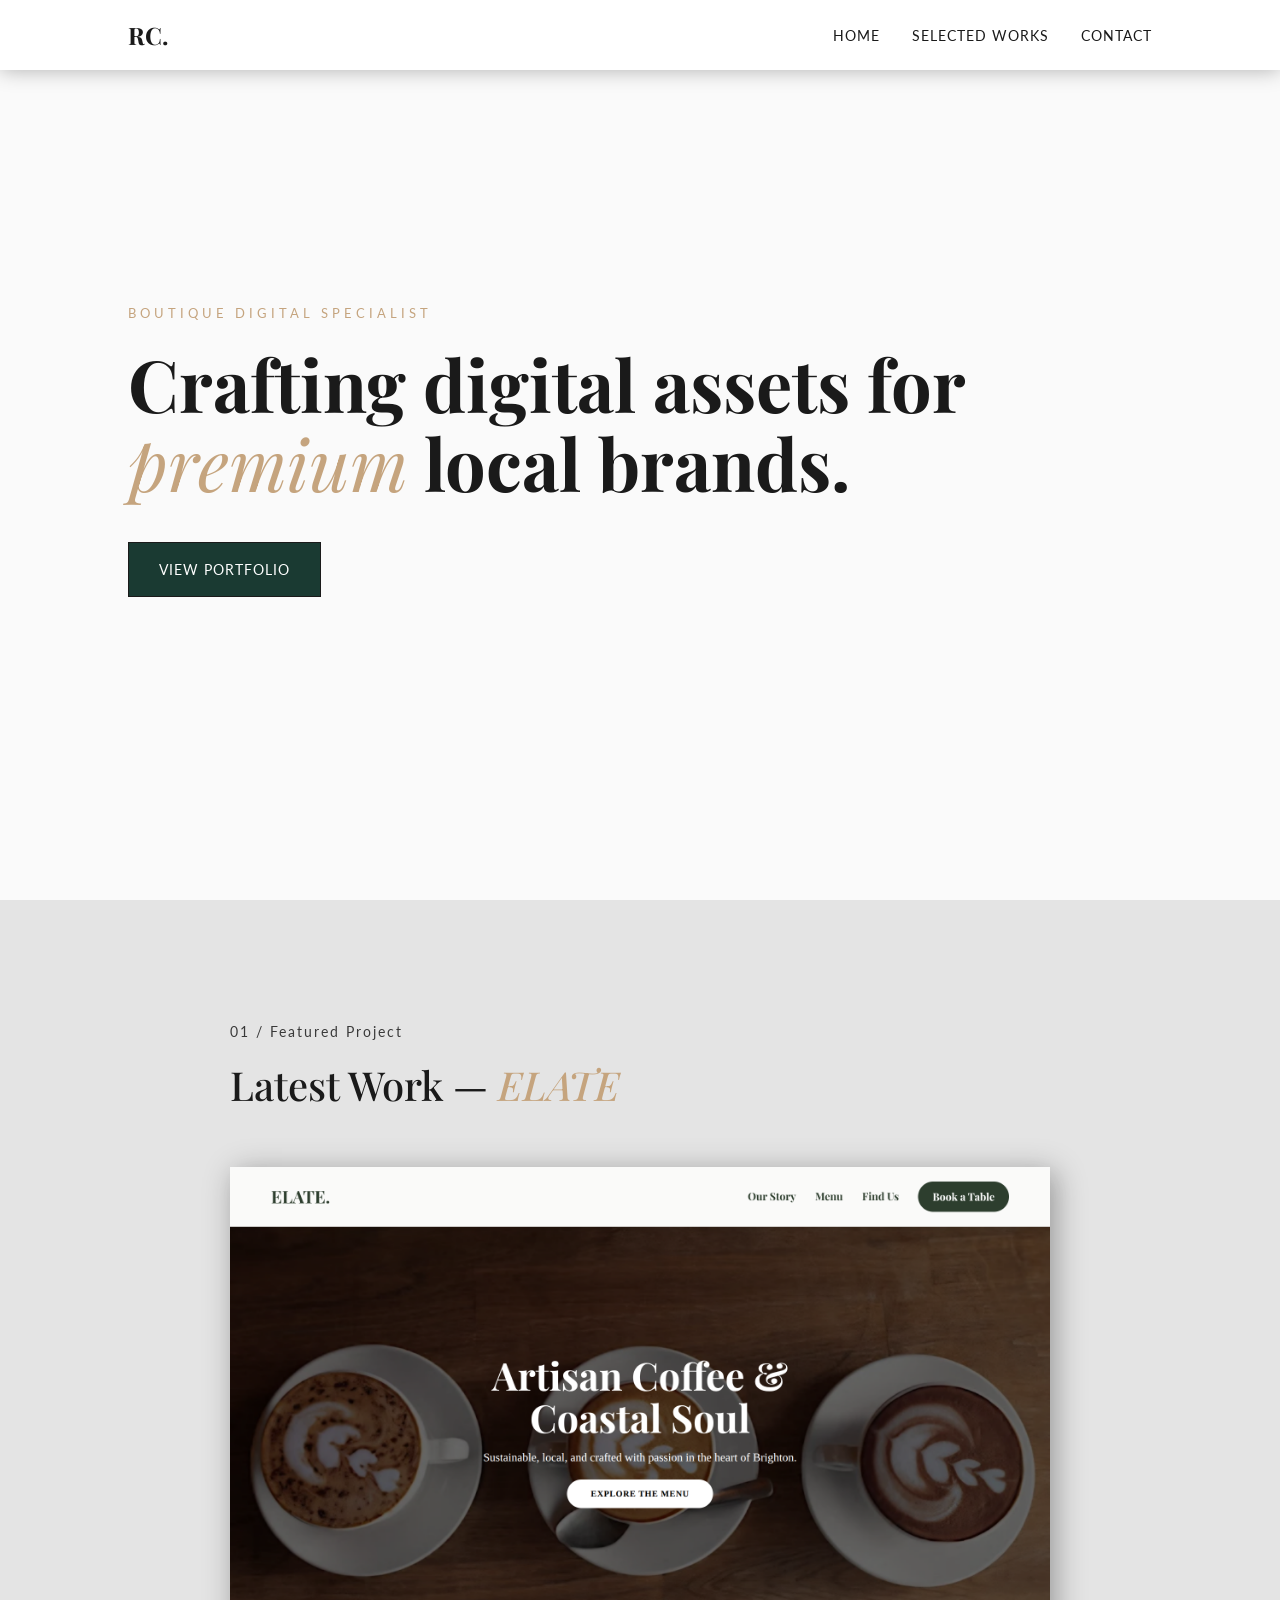
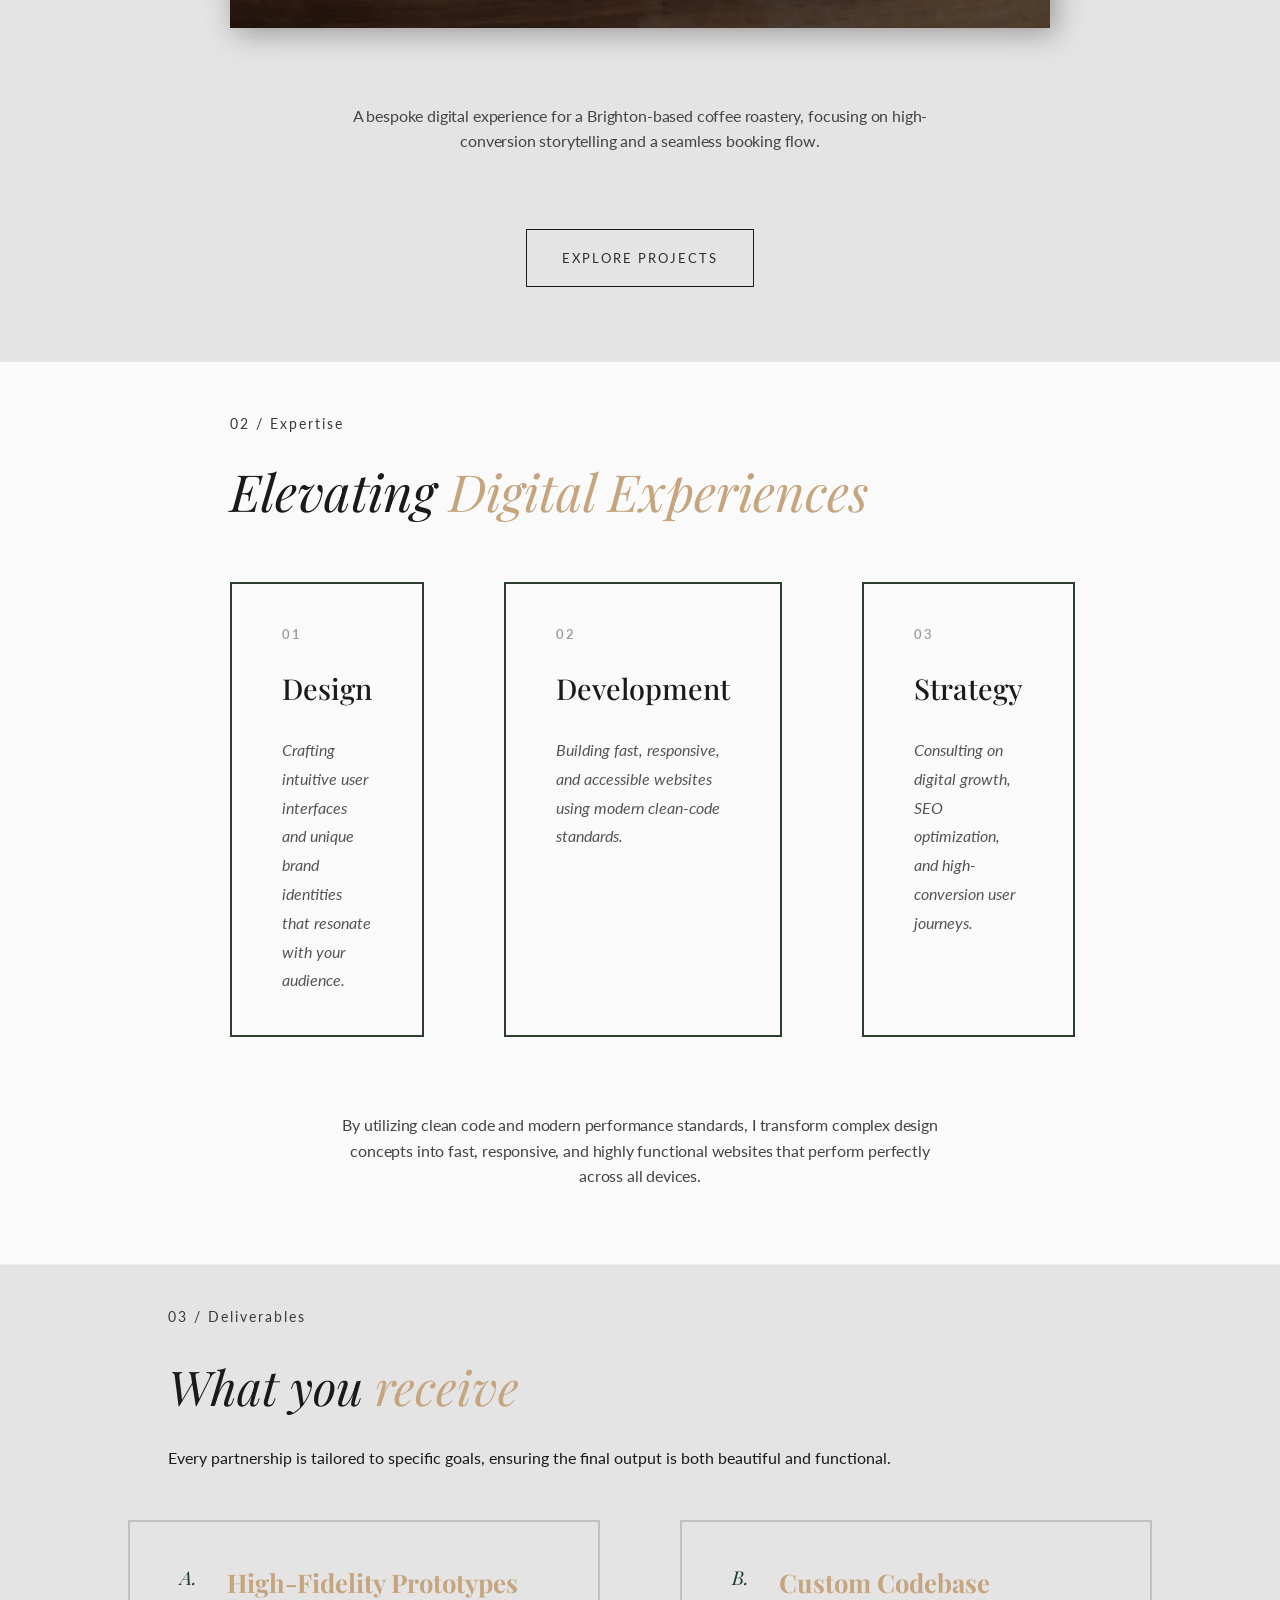
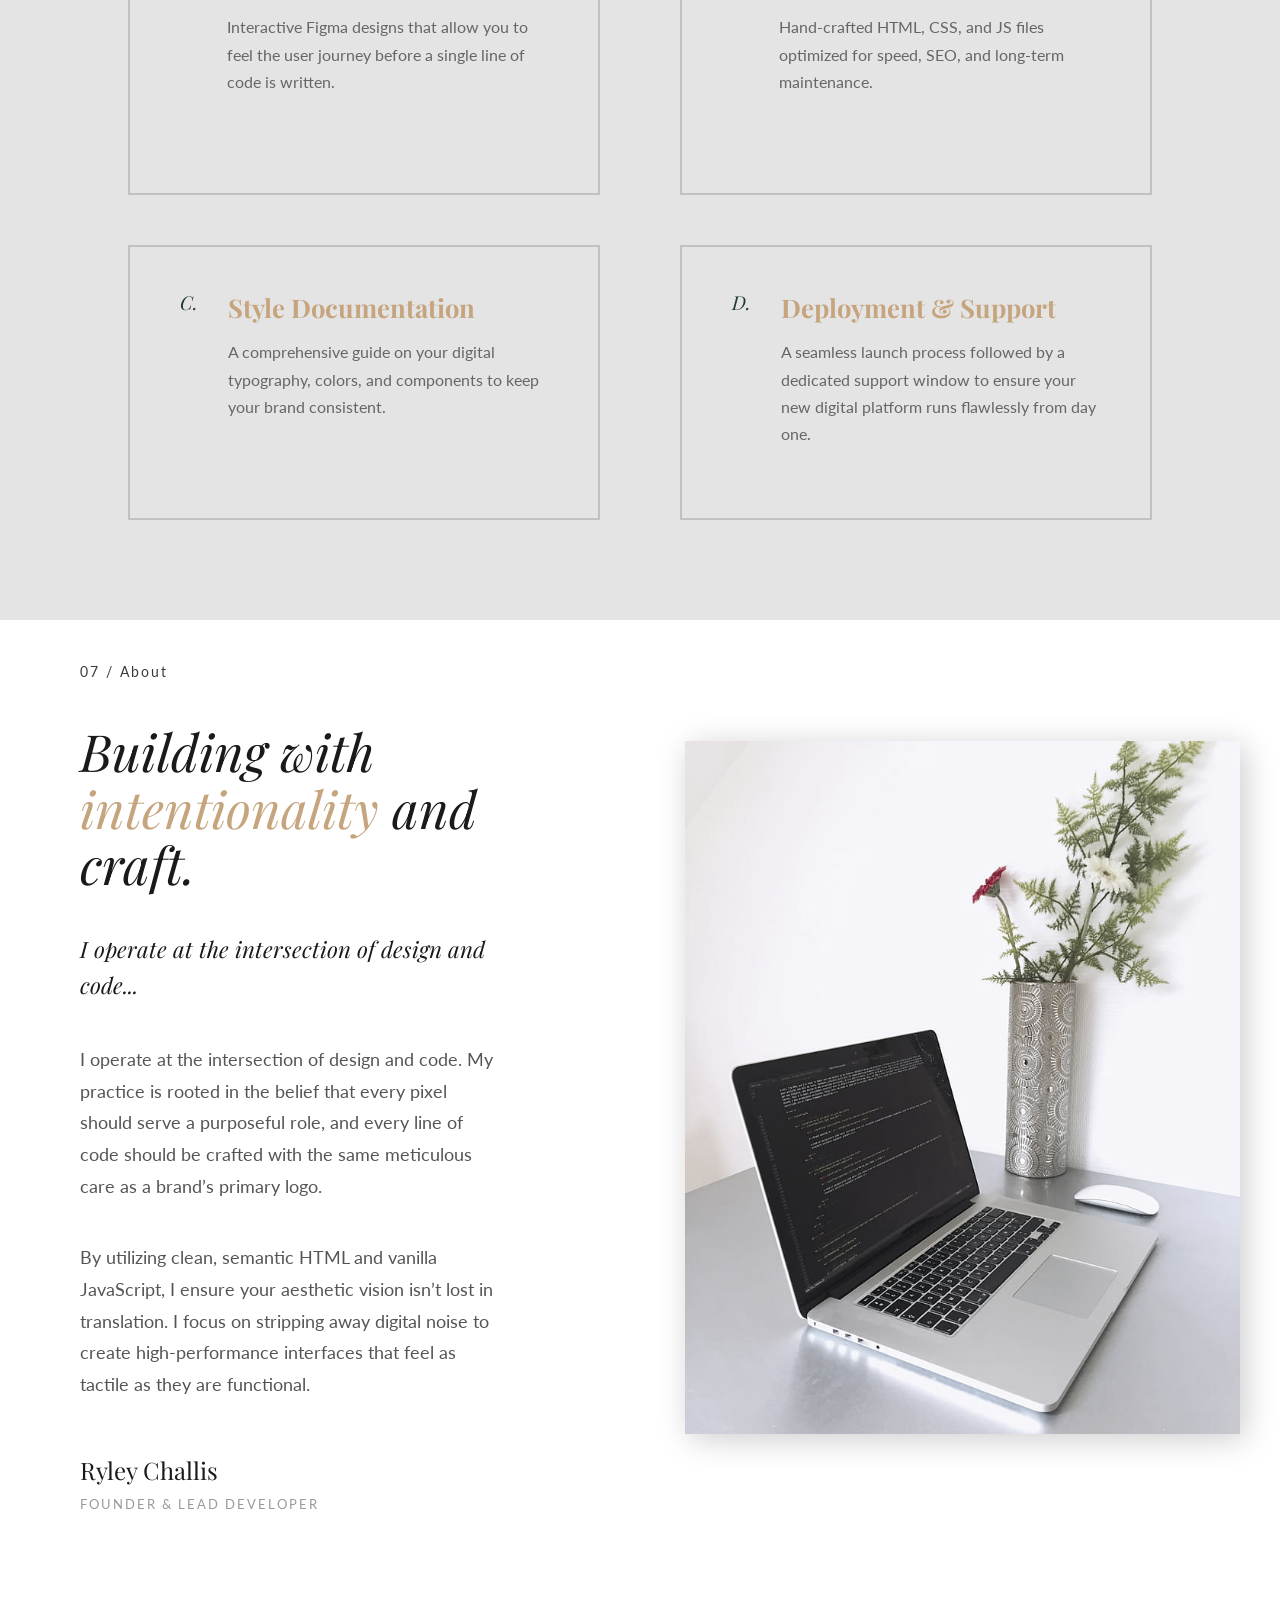
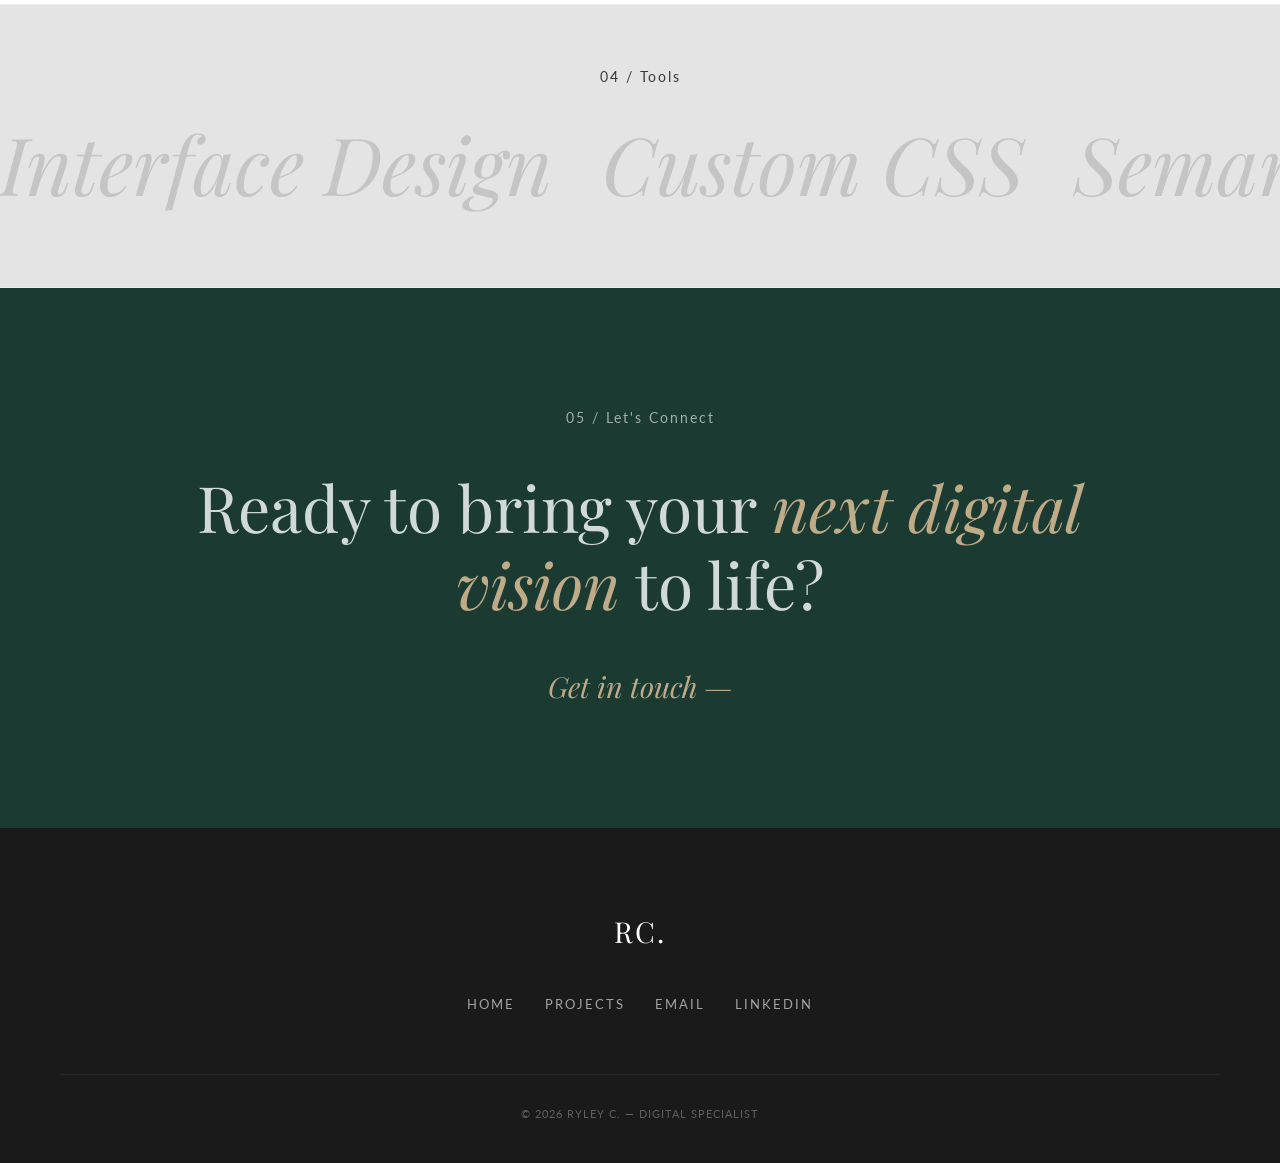
==== index.html @ 5405168a "Upload files" ====
<!DOCTYPE html>
<html lang="en">
<head>
    <meta charset="UTF-8">
    <meta name="viewport" content="width=device-width, initial-scale=1.0">

    <title>Ryley C. | Premium Web Development</title>
    <link rel="stylesheet" href="./css/styles.css">
    <link rel="stylesheet" href="./css/nav.css">
    <link rel="stylesheet" href="./css/button.css">
    <link href="https://fonts.googleapis.com/css2?family=Playfair+Display:wght@700&family=Lato:wght@300;400;700&display=swap" rel="stylesheet">
</head>
<body>

    <nav>
        <a href="index.html" class="logo">RC.</a>
        <ul class="nav-links">
            <li><a href="index.html">Home</a></li>
            <li><a href="projects.html">Selected Works</a></li>
            <li><a href="mailto:ryleychallis@outlook.com">Contact</a></li>
        </ul>
    </nav>

    <main>
    <header class="hero">
        <div class="hero-content">
            <p class="subtitle">Boutique Digital Specialist</p>
            <h1>Crafting digital assets for <span class="italic">premium</span> local brands.</h1>
            <div class="hero-cta">
                <a href="projects.html" class="btn-primary">View Portfolio</a>
            </div>
        </div>
    </header>

    <section class="featured-recent">
        <div class="container">
            <div class="featured-header">
                <span class="section-number">01 / Featured Project</span>
                <h2 class="section-title">Latest Work — <span>ELATE</span></h2>
            </div>

            <div class="featured-container">
                <a href="elate.html" class="featured-card">
                    <div class="featured-image-frame">
                        <div class="overlay"><span>View Case Study</span></div>
                        <img src="css/img/project-elate.png" alt="Project Screenshot">
                    </div>
                </a>
                <p class="featured-description">
                    A bespoke digital experience for a Brighton-based coffee roastery, 
                    focusing on high-conversion storytelling and a seamless booking flow.
                </p>
            </div>

            <div class="featured-cta">
                <a href="projects.html" class="featured-btn">Explore Projects</a>
            </div>
        </div>
    </section>

    <section class="services-section">
        <div class="container">
            <div class="services-inner">
                <header class="services-header">
                    <span class="section-number">02 / Expertise</span>
                    <h2 class="section-title-serif">Elevating <span>Digital Experiences</span></h2>
                </header>

                <div class="services-grid">
                    <div class="service-item">
                        <span class="service-index">01</span>
                        <h3>Design</h3>
                        <p>Crafting intuitive user interfaces and unique brand identities that resonate with your audience.</p>
                    </div>
                    <div class="service-item">
                        <span class="service-index">02</span>
                        <h3>Development</h3>
                        <p>Building fast, responsive, and accessible websites using modern clean-code standards.</p>
                    </div>
                    <div class="service-item">
                        <span class="service-index">03</span>
                        <h3>Strategy</h3>
                        <p>Consulting on digital growth, SEO optimization, and high-conversion user journeys.</p>
                    </div>
                </div>

                <p class="featured-description">
                    By utilizing clean code and modern performance standards, I transform complex design concepts into fast, responsive, and highly functional websites that perform perfectly across all devices.
                </p>
            </div>
        </div>
    </section>

    <section class="deliverables-section">
        <div class="container">
            <div class="deliverables-sticky">
                <span class="section-number">03 / Deliverables</span>
                <h2 class="section-title-serif">What you <span>receive</span></h2>
                <p>Every partnership is tailored to specific goals, ensuring the final output is both beautiful and functional.</p>
            </div>
            <div class="deliverables-grid">
                <div class="deliverables-list">
                    <div class="deliverable-item">
                        <span class="item-index">A.</span>
                        <div class="item-content">
                            <h3>High-Fidelity Prototypes</h3>
                            <p>Interactive Figma designs that allow you to feel the user journey before a single line of code is written.</p>
                        </div>
                    </div>

                    <div class="deliverable-item">
                        <span class="item-index">B.</span>
                        <div class="item-content">
                            <h3>Custom Codebase</h3>
                            <p>Hand-crafted HTML, CSS, and JS files optimized for speed, SEO, and long-term maintenance.</p>
                        </div>
                    </div>

                    <div class="deliverable-item">
                        <span class="item-index">C.</span>
                        <div class="item-content">
                            <h3>Style Documentation</h3>
                            <p>A comprehensive guide on your digital typography, colors, and components to keep your brand consistent.</p>
                        </div>
                    </div>

                    <div class="deliverable-item">
                        <span class="item-index">D.</span>
                        <div class="item-content">
                            <h3>Deployment & Support</h3>
                            <p>A seamless launch process followed by a dedicated support window to ensure your new digital platform runs flawlessly from day one.</p>
                        </div>
                    </div>
                </div>
            </div>
        </div>
    </section>

    <section class="about-section">
        <div class="container">
            <div class="about-grid">
                <div class="about-content">
                    <span class="section-number">07 / About</span>
                    <h2 class="section-title-serif">Building with <span>intentionality</span> and craft.</h2>
                    
                    <div class="about-bio">
                        <p class="lead-text">I operate at the intersection of design and code...</p>
                        <p>I operate at the intersection of design and code. My practice is rooted in the belief that every pixel should serve a purposeful role, and every line of code should be crafted with the same meticulous care as a brand’s primary logo.</p>
                    </div>

                    <div class="about-bio">
                        <p>By utilizing clean, semantic HTML and vanilla JavaScript, I ensure your aesthetic vision isn’t lost in translation. I focus on stripping away digital noise to create high-performance interfaces that feel as tactile as they are functional.</p>
                    </div>

                    <div class="about-signature">
                        <span class="sig-name">Ryley Challis</span>
                        <span class="sig-title">Founder & Lead Developer</span>
                    </div>
                </div>

                <div class="about-image-wrapper">
                    <img src="css/img/macro.jpeg" alt="Minimalist Design Detail" class="about-image">
                </div>
            </div>
        </div>
    </section>

    <section class="ticker-section">
        <span class="section-number">04 / Tools</span>
        <div class="ticker-wrapper">
            <div class="ticker-content">
                <span>Interface Design</span>
                <span>Custom CSS</span>
                <span>Semantic HTML</span>
                <span>Vanilla JavaScript</span>
                <span>Responsive Layouts</span>
                <span>Typography</span>
                <span>Brand Strategy</span>
                <span>Visual Craft</span>
                <span>Interface Design</span>
                <span>Custom CSS</span>
                <span>Semantic HTML</span>
                <span>Vanilla JavaScript</span>
                <span>Responsive Layouts</span>
                <span>Typography</span>
                <span>Brand Strategy</span>
                <span>Visual Craft</span>
            </div>
        </div>
    </section>

    <section class="statement-section">
        <div class="container">
            <div class="statement-content">
                <span class="section-number">05 / Let's Connect</span>
                <h2 class="statement-text">
                    Ready to bring your <span>next digital vision</span> to life?
                </h2>
                <a href="mailto:yourname@email.com" class="cta-link">Get in touch —</a>
            </div>
        </div>
    </section>
    </main>

    <footer class="main-footer">
    <div class="footer-content">
        <div class="footer-logo">
            <a href="index.html">RC.</a>
        </div>
        
        <div class="footer-links">
            <a href="index.html">Home</a>
            <a href="projects.html">Projects</a>
            <a href="mailto:yourname@email.com">Email</a>
            <a href="https://linkedin.com" target="_blank">LinkedIn</a>
        </div>
        
        <div class="footer-bottom">
            <p>&copy; 2026 Ryley C. &mdash; Digital Specialist</p>
        </div>
    </div>
    </footer>

    <script src="css/script.js" defer></script>
</body>
</html>
---- css/styles.css ----
:root {
    --bg: #fafafa;
    --bg-two: #e4e4e4;
    --text: #1a1a1a;
    --accent: #c5a47e;
    --cta: #2D3E2E;
    --cta-hover: #182118;
}

* { margin: 0; padding: 0; box-sizing: border-box; }

main {
    display: block;
    width: 100%;
    margin: 0;
    padding: 0;
    position: relative; 
}

body {
    background-color: var(--bg);
    color: var(--text);
    font-family: 'Lato', sans-serif;
    line-height: 1.6;
    overflow-x: hidden;
}

.section {
    min-height: 100vh;
}

.section:nth-child(odd) {
    background-color: var(--bg-two);
}

.section:nth-child(even) {
    background-color: var(--bg);
}

.italic { font-family: 'Playfair Display', serif; font-style: italic; font-weight: 400; }

.hero {
    height: 100vh;
    display: flex;
    align-items: center;
    padding: 0 10%;
    position: relative !important;
}

.hero::before {
    content: "";
    position: absolute;
    top: 0; left: 0;
    width: 100%; height: 100%;
    background-image: url("https://www.transparenttextures.com/patterns/stardust.png"); 
    opacity: 0.3;
    pointer-events: none;
    z-index: 1;
}

.hero h1 {
    font-family: 'Playfair Display', serif;
    font-size: clamp(2.5rem, 6vw, 4.5rem);
    max-width: 900px;
    line-height: 1.1;
    margin: 20px 0 40px;
}

.subtitle {
    text-transform: uppercase;
    letter-spacing: 4px;
    font-size: 0.8rem;
    color: var(--accent);
}

.featured-recent {
    padding: 120px 0;
    padding-bottom: 0 !important;
    width: 100%;
    background-color: var(--bg-two);
}

.featured-recent .container {
    max-width: 80%;
    justify-content: center;
    align-items: end;
    margin: 0 auto;
}

.featured-header {
    margin-bottom: 50px;

    padding-left: 10%;
    max-width: 80%;
}

.featured-recent .section-number {
    display: block;
    font-size: 0.9rem;
    color: #393939 !important;
    margin-bottom: 10px;
}

.featured-recent .section-title {
    font-size: 2.5rem;
    font-family: 'playfair display', serif;
    font-weight: 500;
    margin: 0;
}

h1 span, h2 span {
    font-style: italic;
    color: var(--accent);
}

.featured-container {
    padding-left: var(--side-gutter);
    display: flex;
    flex-direction: column;
    justify-content: flex-start;
}

.featured-card {
    width: 80%;
    min-width: 350px;
    text-decoration: none;
    color: inherit;
    transition: transform 0.4s ease;
    margin: 0 auto;
    box-shadow: 5px 5px 30px rgba(0, 0, 0, 0.3);
}

.featured-card .featured-image-frame img {
    display: block;

    height: 100%;
    width: 100%;
    object-fit: cover !important;
    align-self: 16 / 9;
    transition: transform 0.4s ease;

    padding: 0 !important;
    margin: 0 !important;
}

.featured-image-frame {
    width: 100%;
    aspect-ratio: 16 / 10; 
    background-color: #f5f5f5;
    overflow: hidden;
    box-shadow: 5px 5px 20px rgba(0,0,0,0.05);
}

.featured-image-frame img {
    width: 100%;
    height: 100%;
    object-fit: cover;
    transition: transform 0.8s cubic-bezier(0.2, 1, 0.3, 1);

    display: block;
    z-index: 0;
}

.featured-image-frame {
    width: 100%;
    aspect-ratio: 16 / 9; 
    background-color: #f5f5f5;
    overflow: hidden;
    position: relative;
}

.featured-image-frame {
    position: relative;
    width: 100%;
    height: 100%;
    aspect-ratio: 16 / 9;
    overflow: hidden;
    background: #eee;
    margin: 0 !important;
    padding: 0 !important;
    overflow: hidden;
    box-sizing: border-box;
}

.featured-image-frame img {
    max-width: 100%;
    max-height: 100%;
    width: auto;
    height: auto;
    
    object-fit: contain;
    box-shadow: 0 10px 30px rgba(0,0,0,0.1);
    user-select: none;
}

.featured-image-frame .overlay {
    position: absolute;
    top: 0;
    left: 0;
    width: 100%;
    height: 100%;
    z-index: 2;
}

.featured-image-frame .overlay {
    position: absolute;
    top: 0;
    left: 0;
    width: 100%;
    height: 100%;
    background-color: rgba(0, 0, 0, 0.6) !important;
    z-index: 2;

    display: flex !important;
    align-items: center;
    justify-content: center;
    
    opacity: 0;
    transition: all 0.3s ease;
    pointer-events: none;
}

.overlay span {
    background-color: rgba(0, 0, 0, 0.8);
    color: white;
    text-transform: uppercase;
    letter-spacing: 2px;
    font-size: 0.8rem;
    border: 1px solid white;
    padding: 15px 20px;
    margin: 0; 
}

.featured-card:hover .overlay {
    background-color: rgba(0, 0, 0, 0.2);
    opacity: 1;
}

.featured-description {
    font-size: 1rem;
    line-height: 1.6;
    color: #444;
    font-weight: 400;
    max-width: 600px;
    
    letter-spacing: -0.01em;

    display: flex;
    align-items: center;
    justify-content: center;
    text-align: center;
    margin: 75px auto;
}

.deliverables-section {
    min-height: 100vh;
    background-color: var(--bg-two);
    border-top: 1px solid #eee;

    display: flex;
    flex-direction: column;
}

.deliverables-section .section-number {
    display: block;
    font-size: 0.9rem;
    color: #393939 !important;
    margin-bottom: 10px;
}

.deliverables-section .container {
    display: flex;
    flex-direction: column;
    max-width: 80%;
    margin: 0 auto;
    justify-content: flex-start;
    align-items: flex-start;
}

.deliverable-grid {
    width: 100%;
    max-width: 100% !important;
}

.deliverables-list {
    display: grid !important;
    grid-template-columns: repeat(2, 1fr) !important;
    gap: 50px 80px;
    width: 100%;
    align-items: start;
    justify-items: stretch;
    padding-bottom: 100px;
}

.deliverables-sticky {
    margin-bottom: 50px;
    height: fit-content;
    padding: 40px 0 0 40px;
    max-width: 80%;
}

.deliverables-sticky h2 {
    font-size: 3rem;
    margin: 20px 0;
}

.deliverable-item {
    display: flex;
    gap: 30px;
    padding: 40px 50px;
    transition: all 0.5s cubic-bezier(0.165, 0.84, 0.44, 1);
    border: 2px solid #c1c1c1;
    height: 275px;
}

.deliverable-item:hover {
    background-color: #ffffff;
    transform: translateY(-8px);
    box-shadow: 0 20px 40px rgba(0, 0, 0, 0.04);
}

.deliverable-item:hover .item-index {
    color: #1a3a32;
    transform: scale(1.1);
    transition: all 0.5s ease;
}

.item-index {
    font-family: 'Playfair Display', serif;
    font-style: italic;
    color: #1a3a32;
    font-size: 1.2rem;
}

.item-content h3 {
    font-family: 'Playfair Display', serif;
    font-size: 1.6rem;
    color: var(--accent);
    margin-bottom: 10px;
}

.item-content p {
    color: #666;
    line-height: 1.7;
    max-width: 400px;
}

.about-section {
    min-height: 100vh;
    padding-bottom: 50px;
    background-color: #fff;
}

.about-section .section-number {
    display: block;
    font-size: 0.9rem;
    color: #393939 !important;
    margin-bottom: 10px;
    padding-left: 40px;
}

.about-grid {
    display: grid;
    grid-template-columns: 0.9fr 1.1fr;
    gap: 100px;
    align-items: center;
    padding: 40px;
}

.about-image-wrapper {
    position: relative;
    background-color: #f9f9f9;
    aspect-ratio: 4 / 5;
    max-width: 400px;
    max-width: 600px;
    margin-left: 50px;
}

.about-image-wrapper .about-image {
    position: absolute;
    width: 100%;
    height: 100%;
    object-fit: cover;
    filter: grayscale(50%);
    transition: all 0.5s ease;
    box-shadow: 5px 5px 30px rgba(0, 0, 0, 0.2);
}

.image-overlay-text {
    position: absolute;
    bottom: 20px;
    right: 20px;
    font-size: 0.7rem;
    text-transform: uppercase;
    letter-spacing: 2px;
    color: #fff;
    background: rgba(26, 58, 50, 0.8);
    padding: 8px 12px;
}

.about-content h2 {
    font-size: 3.2rem;
    line-height: 1.1;
    margin: 40px;
}

.about-bio p {
    font-size: 1.1rem;
    line-height: 1.8;
    color: #555;
    margin: 40px;
    max-width: 600px;
}

.about-bio .lead-text {
    font-size: 1.4rem;
    color: #1a1a1a;
    line-height: 1.6;
    font-family: 'Playfair Display', serif;
    font-style: italic;
}

.about-signature {
    margin-top: 50px;
    display: flex;
    flex-direction: column;
    gap: 5px;
    padding-left: 40px;
}

.sig-name {
    font-family: 'Playfair Display', serif;
    font-size: 1.5rem;
    color: #1a1a1a;
}

.sig-title {
    font-size: 0.8rem;
    text-transform: uppercase;
    letter-spacing: 2px;
    color: #999;
}

.ticker-section {
    padding: 60px 0;
    background-color: var(--bg-two);
    border-top: 1px solid #eee;
    border-bottom: 1px solid #eee;
    overflow: hidden; /* Hides the text as it leaves the screen */
}

.ticker-section .section-number {
    display: block;
    font-size: 0.9rem;
    color: #393939 !important;
    margin-bottom: 10px;
    text-align: center !important;
}

.ticker-wrapper {
    display: flex;
    width: 100%;
}

.ticker-content {
    display: flex;
    white-space: nowrap;
    animation: ticker 30s linear infinite;
}

.ticker-content span {
    font-family: 'Playfair Display', serif;
    font-size: 5rem;
    font-weight: 400;
    font-style: italic;
    color: #1a1a1a;
    margin-right: 50px;
    opacity: 0.15;
    transition: opacity 0.3s ease;
    cursor: default;
}

.ticker-content span:hover {
    opacity: 1;
    color: #1a3a32;
}

@keyframes ticker {
    0% { transform: translateX(0); }
    100% { transform: translateX(-50%); }
}
.services-section {
    background-color: var(--bg);
}

.services-section .container {
    display: flex;
    flex-direction: column;
    max-width: 80%;
    margin: 0 auto;
    justify-content: flex-start;
    align-items: flex-start;
}

.services-inner {
    max-width: 80% !important;
    margin: 0 auto;
}

.services-section .section-number {
    display: block;
    font-size: 0.9rem;
    color: #393939 !important;
    margin-bottom: 10px;
}

.services-header {
    margin: 50px 0 50px 0;
    text-align: left;
}

.section-title-serif {
    font-family: 'Playfair Display', serif;
    font-size: 3.2rem;
    font-weight: 400;
    font-style: italic; /* Italics in Playfair look incredibly high-end */
    margin-top: 15px;
    color: #1a1a1a;
}

.services-grid {
    display: grid;
    grid-template-columns: repeat(3, 1fr);
    gap: 80px;
}

.service-item {
    position: relative;
    padding: 40px 50px;
    border: 2px solid var(--cta);
    transition: all 0.3s ease;
}

.service-item:hover {
    background-color: #1a3a32;
    transform: translateY(-5px);
}

.service-item:hover h3 {
    color: white;
}

.service-item:hover p {
    color: #a9a9a9;
}

.service-index {
    display: block;
    font-size: 0.8rem;
    font-weight: 600;
    color: #999;
    margin-bottom: 20px;
    letter-spacing: 2px;
}

.service-item h3 {
    font-family: 'Playfair Display', serif;
    font-size: 1.8rem;
    font-weight: 500;
    margin-bottom: 25px;
    color: #1a1a1a;
}

.service-item p {
    font-size: 1rem;
    font-style: italic;
    line-height: 1.8;
    color: #555;
    max-width: 320px; 
}

.statement-section {
    background-color: #1a3a32;
    text-align: center;
    min-height: 60vh;

    display: flex;
    align-items: center;
    justify-content: center;
}

.statement-content {
    max-width: 900px;
    margin: 0 auto;
}

.section-number {
    display: block;
    font-size: 0.9rem;
    color: rgba(255, 255, 255, 0.6);
    margin-bottom: 10px;
    letter-spacing: 2px;
}

.statement-text {
    font-family: 'playfair display', serif;
    font-size: 4rem;
    font-weight: 400;
    line-height: 1.2;
    margin: 40px 0;
    color: #d1d9d6;
}

.statement-text span {
    font-style: italic;
    color: #bfab88;
}

.cta-link {
    display: inline-block;
    font-family: 'Playfair Display', serif;
    font-size: 1.8rem;
    font-style: italic;
    color: #bfab88;
    text-decoration: none;
    position: relative;
    transition: all 0.3s ease;
}

.cta-link:hover {
    color: #bfab88be;
    padding-left: 15px;
}

.main-footer {
    width: 100vw !important;
    position: relative;

    background-color: #1a1a1a;
    padding: 80px 0 40px 0;
    color: #ffffff;
    text-align: center;
}

.footer-content {
    max-width: 1200px;
    margin: 0 auto;
    padding: 0 20px;
}

.footer-logo a {
    font-family: 'Playfair Display', serif;
    font-size: 1.8rem;
    color: #ffffff;
    text-decoration: none;
    letter-spacing: 2px;
}

.footer-links {
    margin: 40px 0;
    display: flex;
    justify-content: center;
    gap: 30px;
}

.footer-links a {
    font-family: 'Lato', sans-serif;
    font-size: 0.8rem;
    text-transform: uppercase;
    letter-spacing: 2px;
    color: rgba(255, 255, 255, 0.6);
    text-decoration: none;
    transition: color 0.3s ease;
}

.footer-links a:hover {
    color: #819772;
}

.footer-bottom {
    margin-top: 60px;
    border-top: 1px solid rgba(255, 255, 255, 0.05);
    padding-top: 30px;
}

.footer-bottom p {
    font-family: 'Lato', sans-serif;
    font-size: 0.7rem;
    text-transform: uppercase;
    letter-spacing: 1px;
    color: rgba(255, 255, 255, 0.3);
}
---- css/nav.css ----
nav {
    display: flex;
    justify-content: space-between;
    align-items: center;
    padding: 1rem 10%;
    position: fixed;
    width: 100% !important;
    max-width: 100% !important;
    top: 0;
    background: rgba(255, 255, 255, 0.95);
    box-shadow: 0 0 20px rgba(0, 0, 0, 0.3);
    backdrop-filter: blur(10px);
    z-index: 1000;
}

.logo {
    font-family: 'Playfair Display', serif;
    font-size: 1.5rem;
    font-weight: 700;
    text-decoration: none;
    color: #1a1a1a;
}

.nav-links {
    display: flex;
    gap: 2rem;
    list-style: none;
    margin: 0;
    padding: 0;
}

.nav-links a {
    text-decoration: none;
    color: #1a1a1a;
    font-family: 'Lato', sans-serif;
    font-size: 0.9rem;
    letter-spacing: 1px;
    text-transform: uppercase;
    transition: opacity 0.3s;
}

.nav-links a:hover {
    opacity: 0.5;
}
---- css/button.css ----
.btn-primary {
    display: inline-block;
    padding: 18px 35px;
    background-color: var(--cta);
    color: white;
    text-decoration: none;
    text-transform: uppercase;
    letter-spacing: 2px;
    font-size: 0.8rem;
    transition: all 0.3s ease;
    border: 1px solid var(--text);
}

.btn-primary:hover {
    background-color: var(--cta-hover);
    color: white;
}

.featured-cta {
    display: flex;
    margin: 0 auto;
    justify-content: center;
    padding-bottom: 75px;
}

.featured-btn {
    display: inline-block;
    padding: 18px 35px;
    background-color: transparent;
    color: #2d2d2d;
    text-decoration: none;
    text-transform: uppercase;
    letter-spacing: 2px;
    font-size: 0.8rem;
    transition: all 0.3s ease;
    border: 1px solid var(--text);
}

.featured-btn:hover {
    background-color: var(--cta-hover);
    color: white;
}

.error-btns {
    display: flex;
    gap: 20px;
    justify-content: center;
}

.btn-primary, .btn-secondary {
    padding: 15px 30px;
    text-decoration: none;
    font-size: 0.9rem;
    letter-spacing: 1px;
    text-transform: uppercase;
    transition: all 0.3s ease;
}

.btn-primary {
    background-color: #1a3a32;
    color: #fff;
}

.error-content .btn-primary:hover {
    background-color: #122a24;
}

.error-content .btn-secondary {
    border: 1px solid #1a3a32;
    color: #1a3a32;
}

.error-content .btn-secondary:hover {
    background-color: #1a3a32;
    color: white;
}
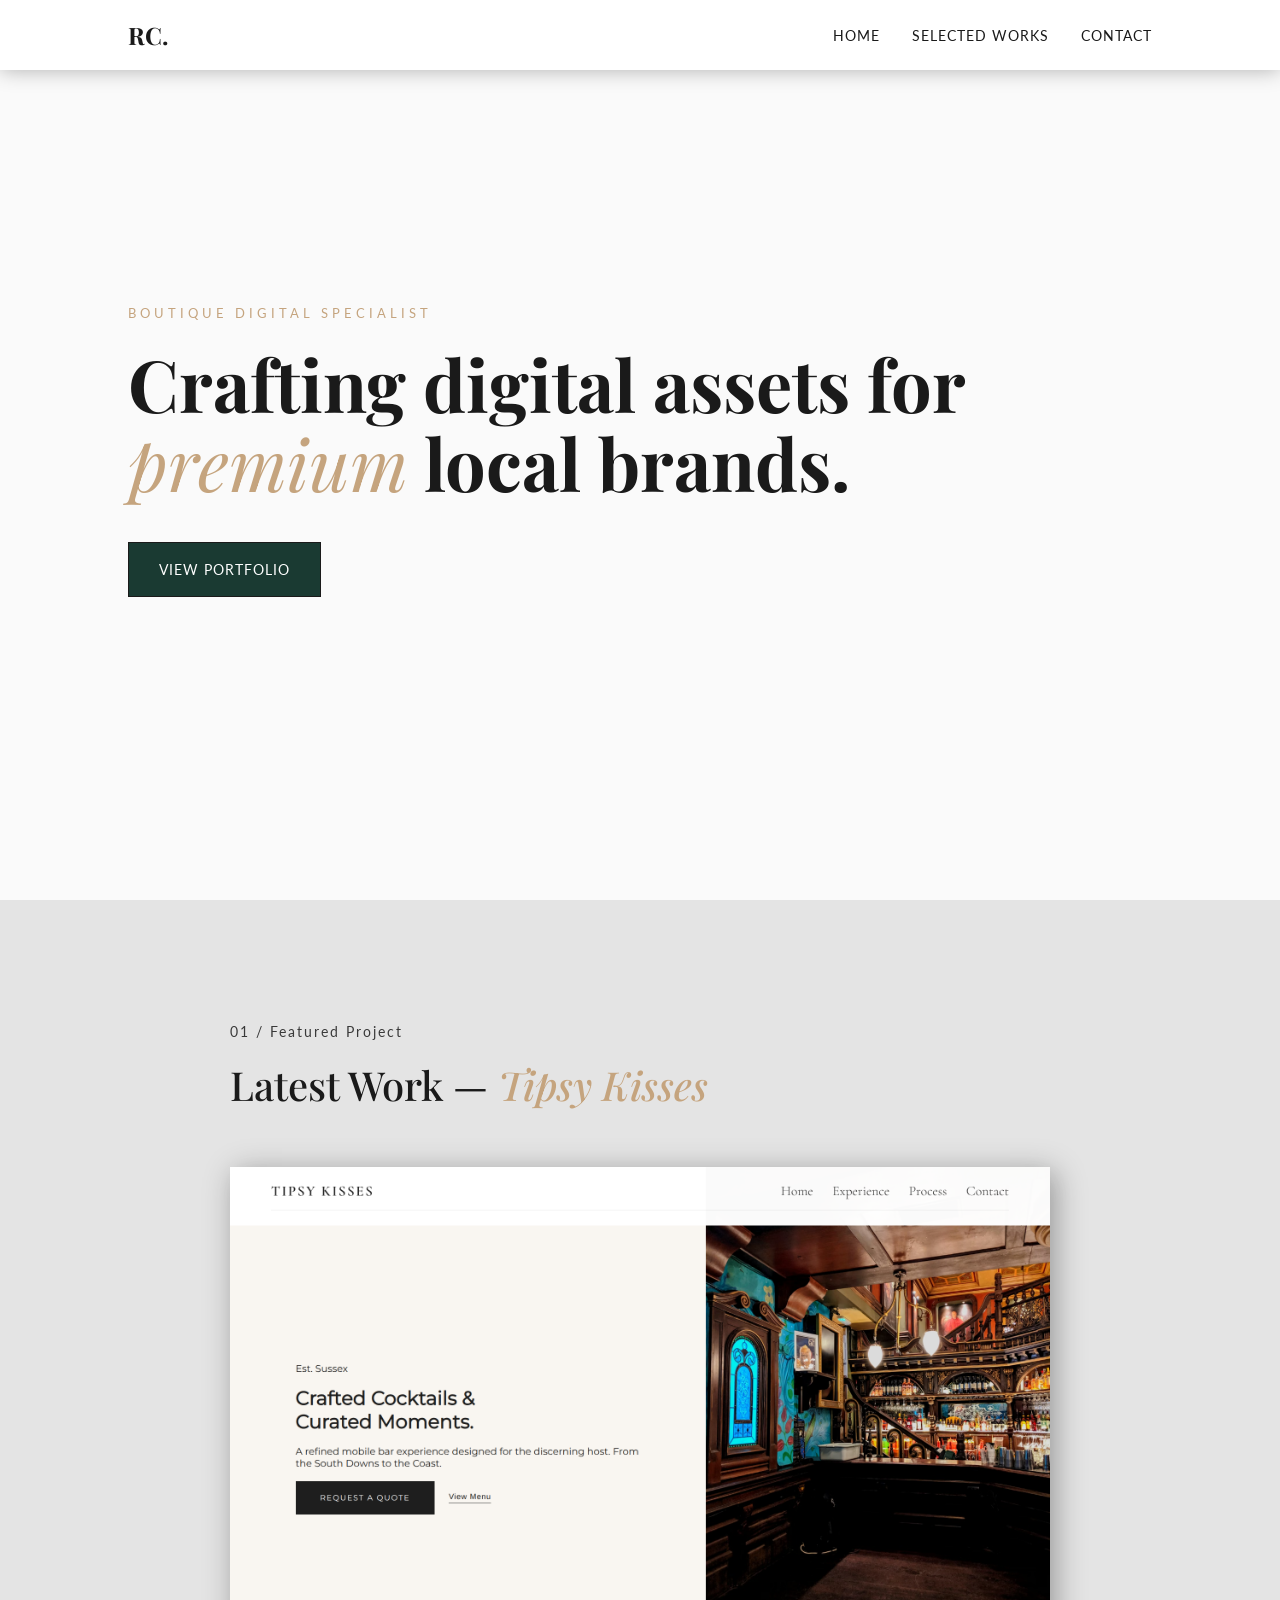
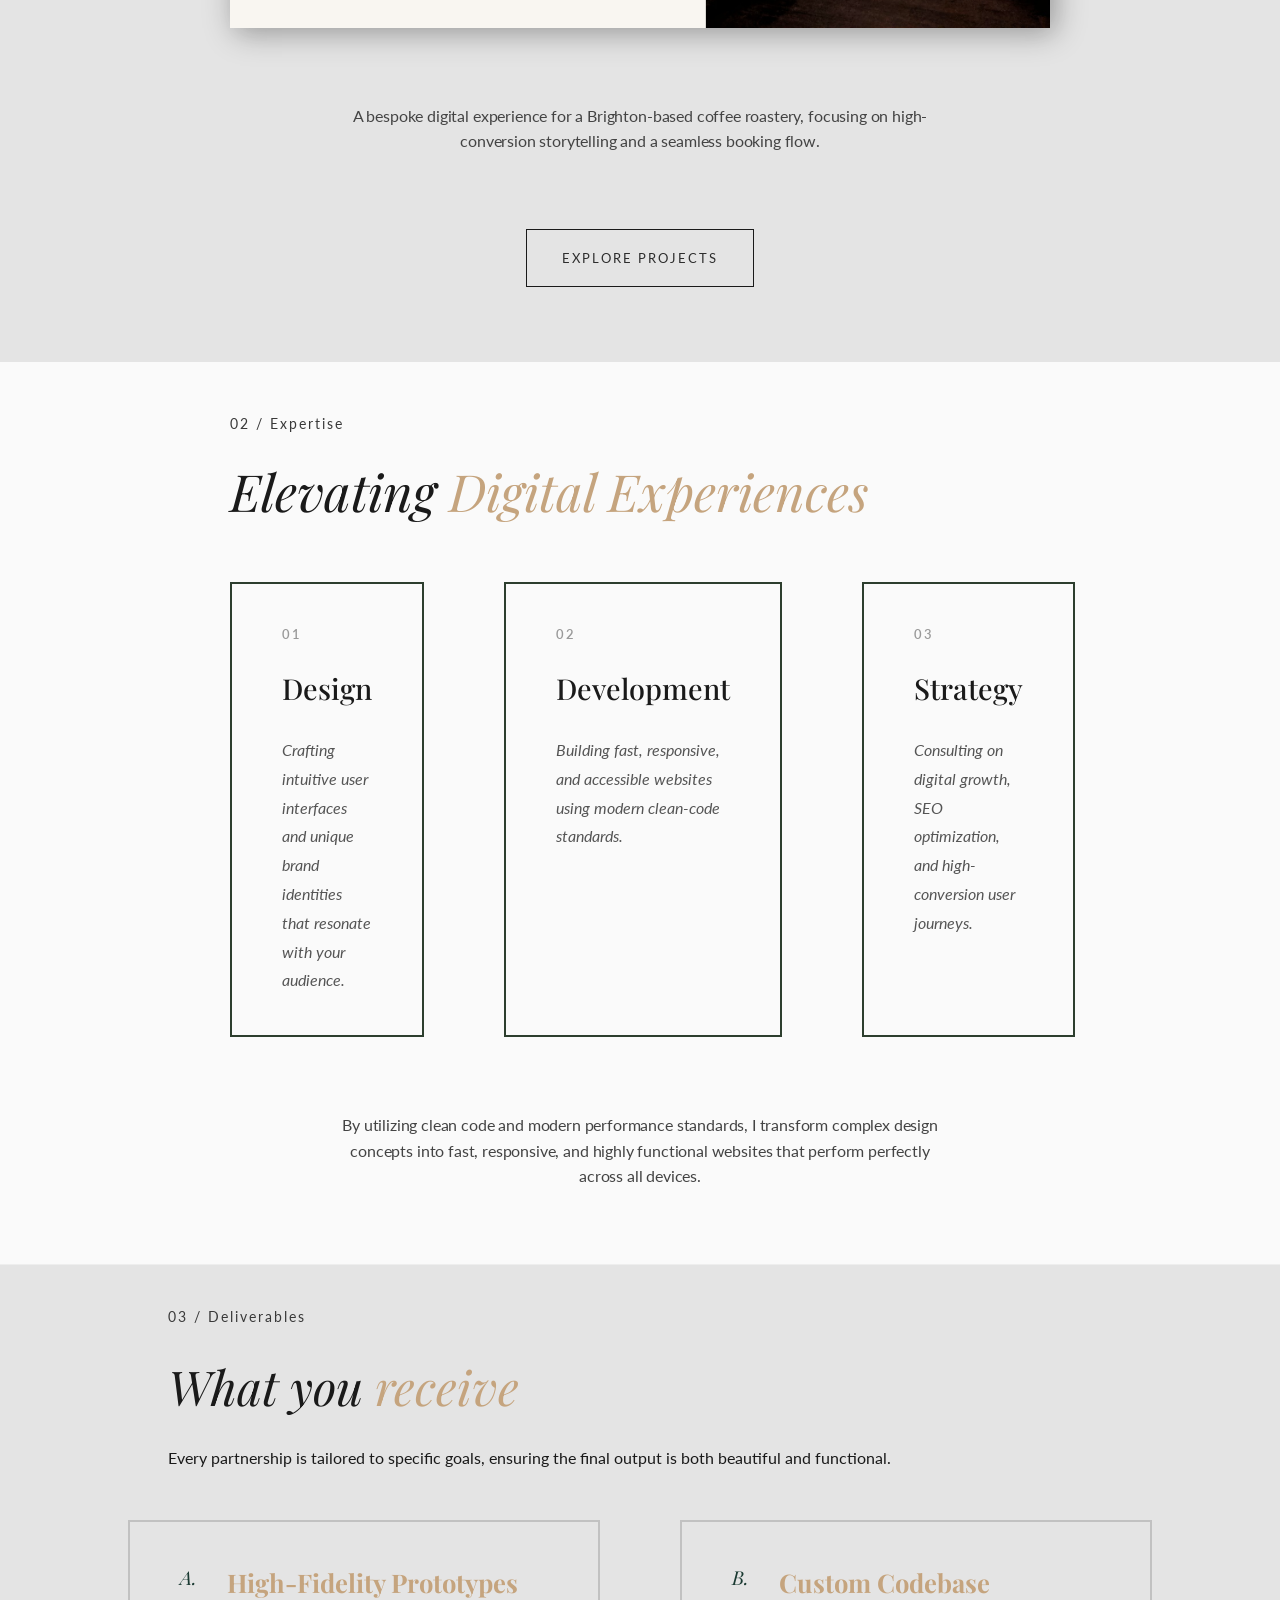
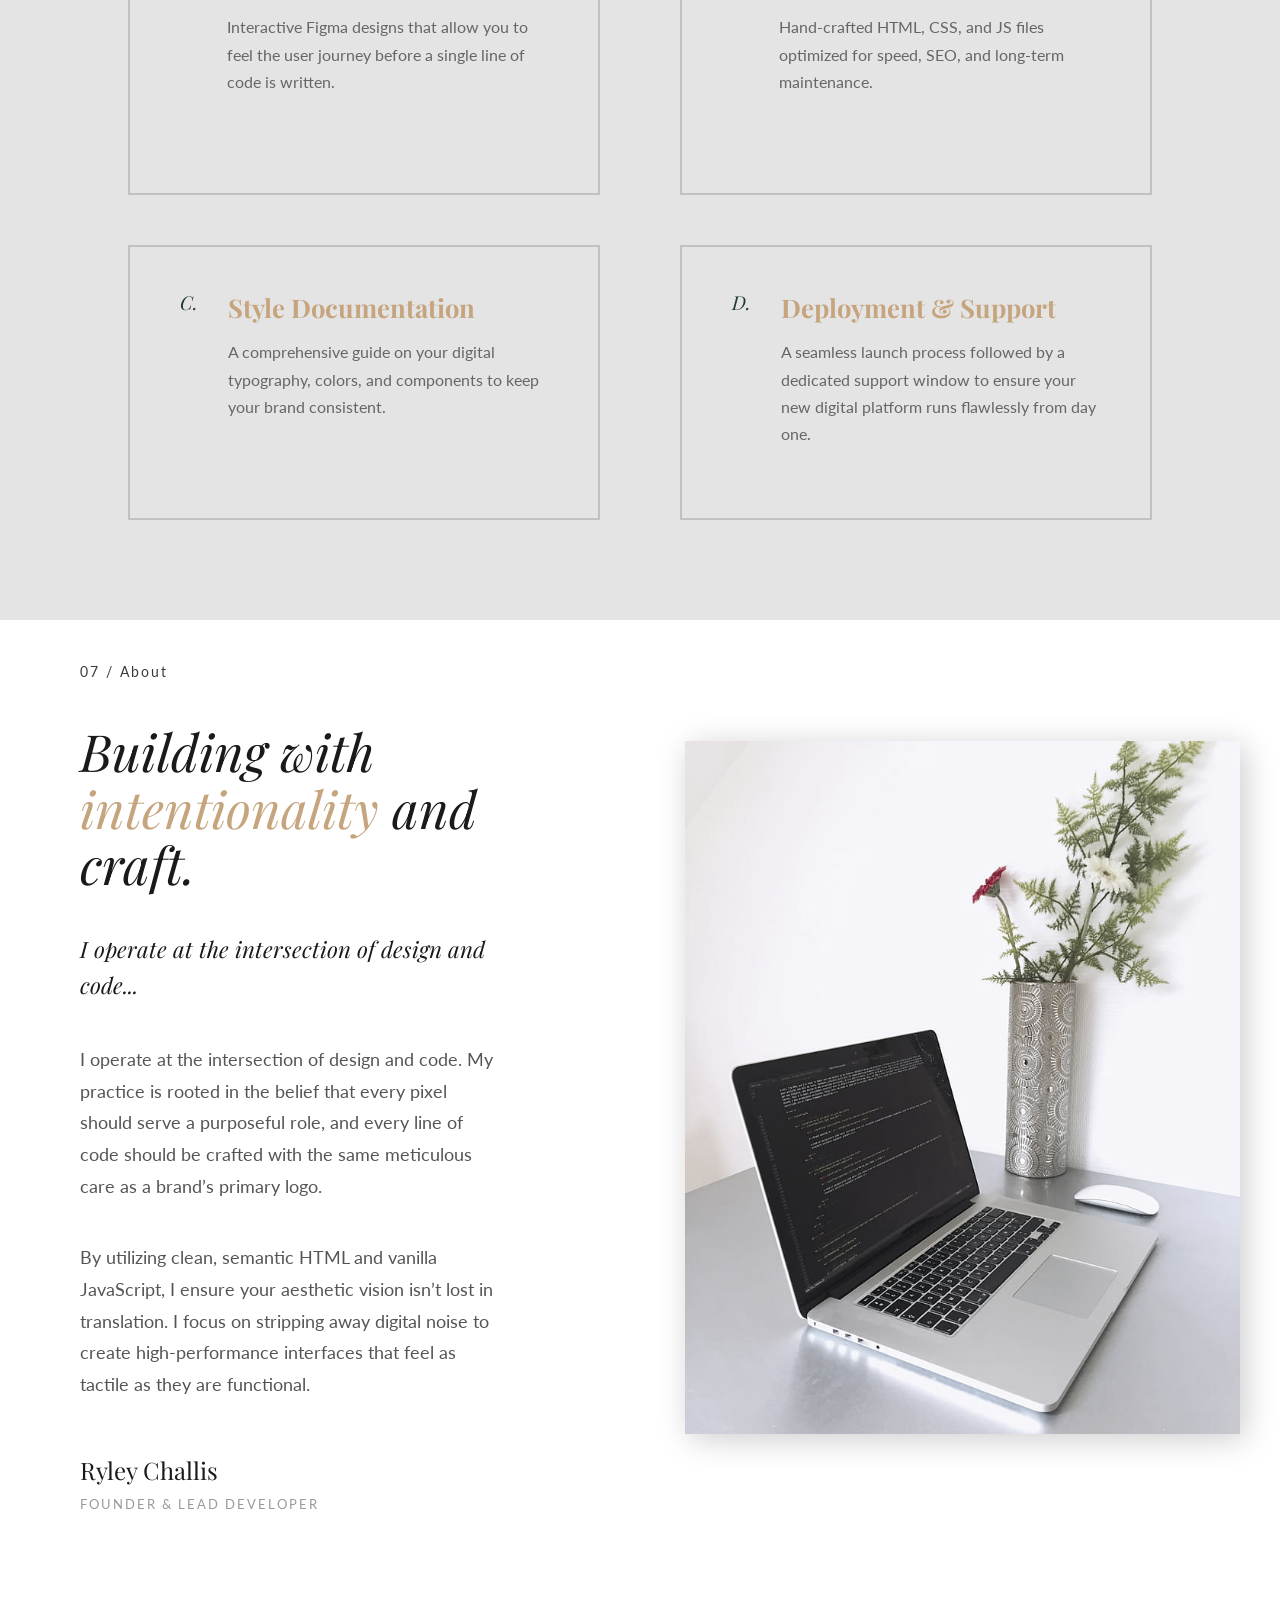
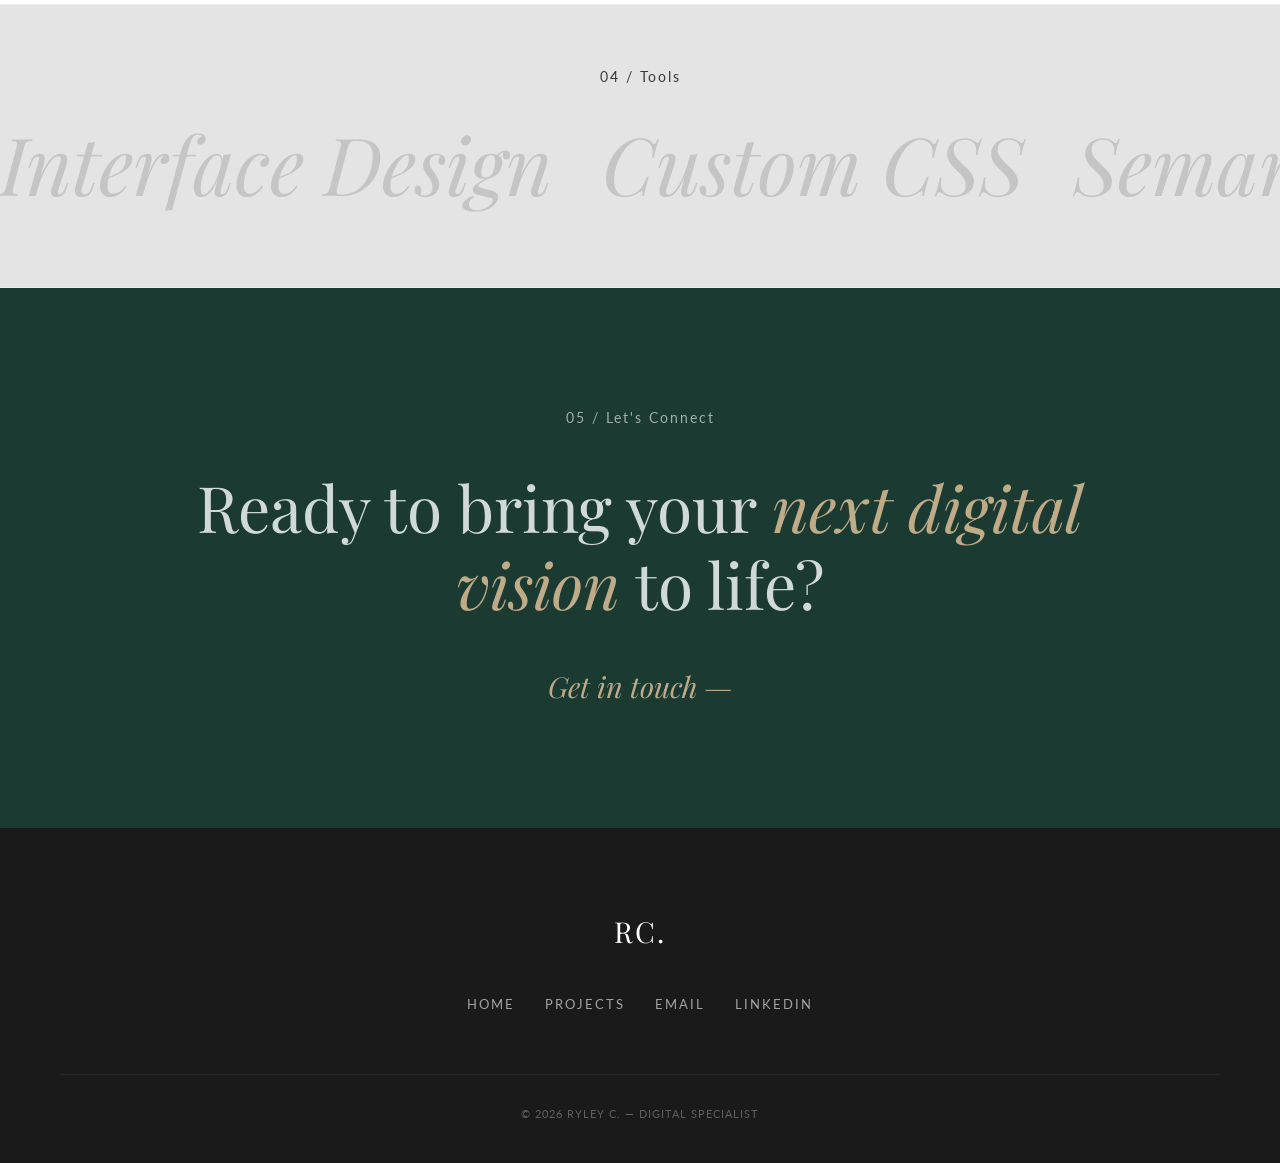
==== commit 250a2779: "Upload files" ====
--- a/index.html
+++ b/index.html
@@ -36,14 +36,14 @@
         <div class="container">
             <div class="featured-header">
                 <span class="section-number">01 / Featured Project</span>
-                <h2 class="section-title">Latest Work — <span>ELATE</span></h2>
+                <h2 class="section-title">Latest Work — <span>Tipsy Kisses</span></h2>
             </div>
 
             <div class="featured-container">
-                <a href="elate.html" class="featured-card">
+                <a href="tipsy.html" class="featured-card">
                     <div class="featured-image-frame">
                         <div class="overlay"><span>View Case Study</span></div>
-                        <img src="css/img/project-elate.png" alt="Project Screenshot">
+                        <img src="css/img/project-tipsy.png" alt="Project Screenshot">
                     </div>
                 </a>
                 <p class="featured-description">
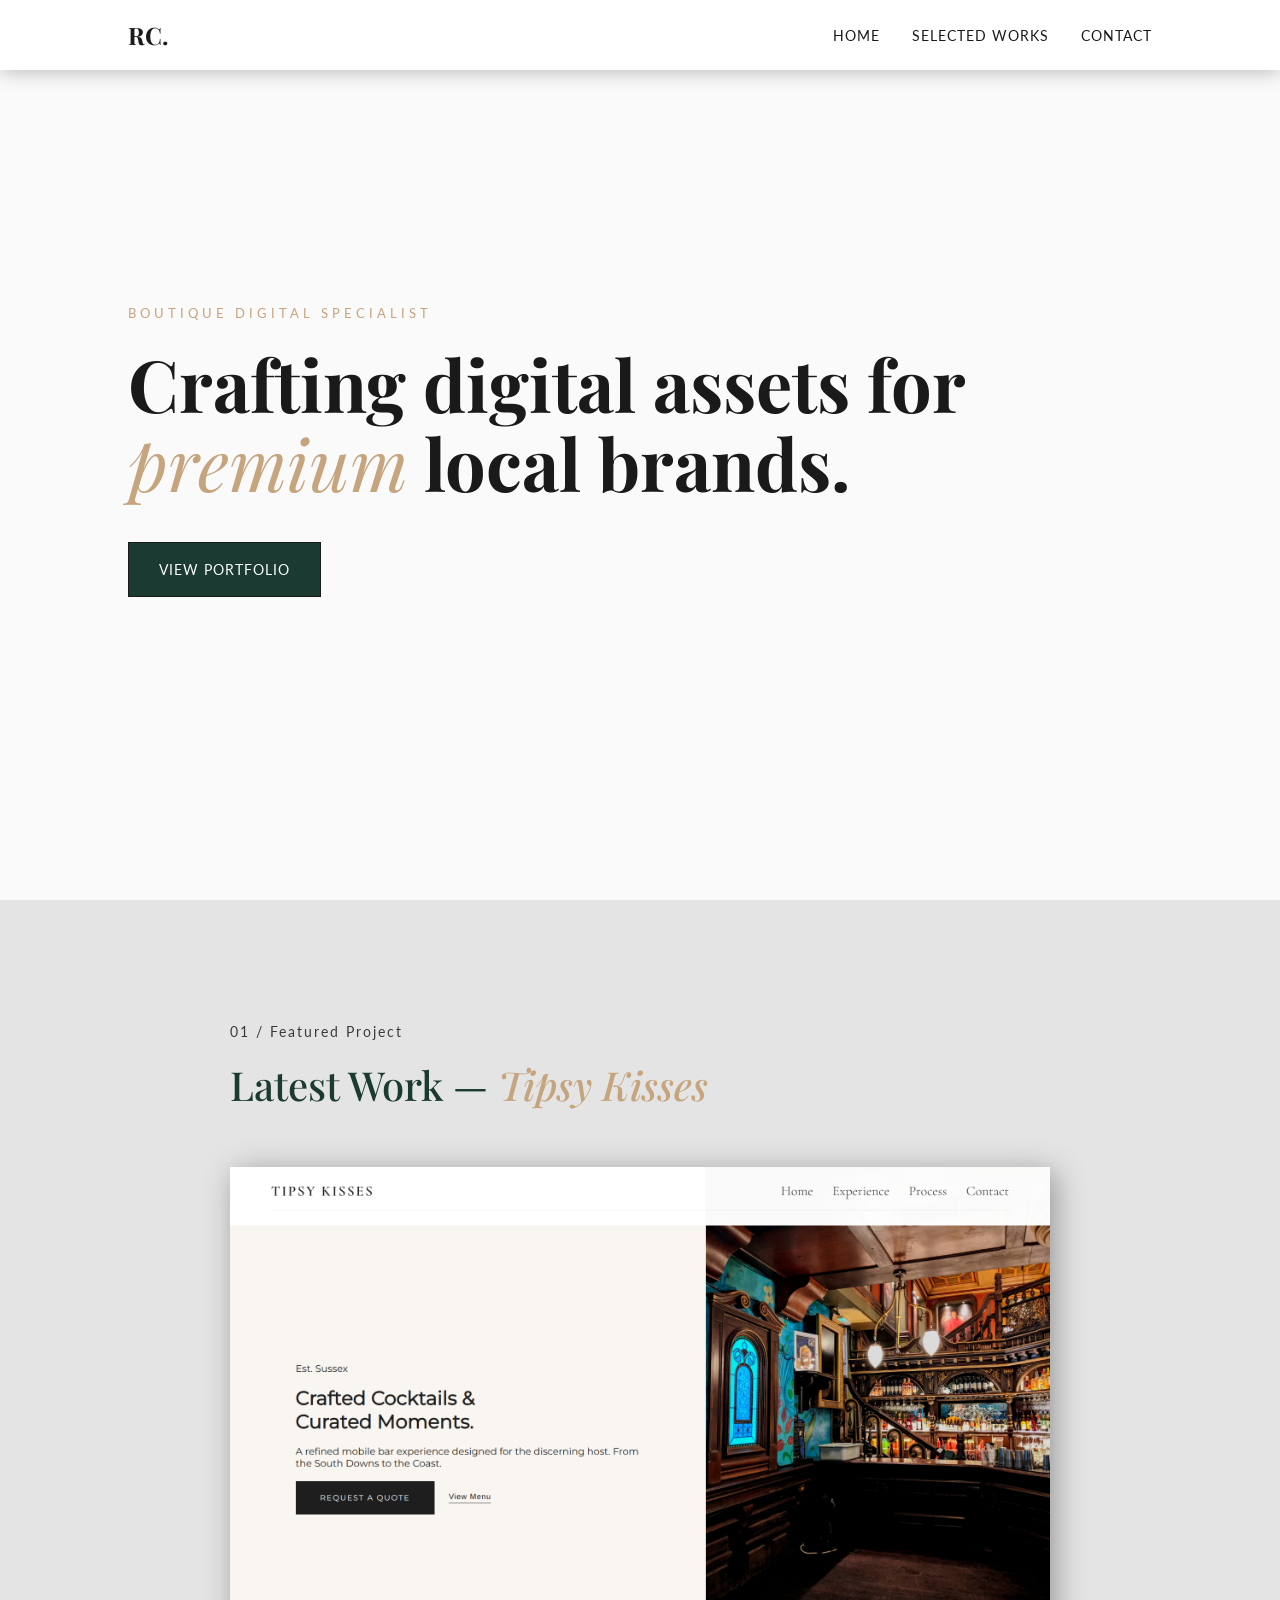
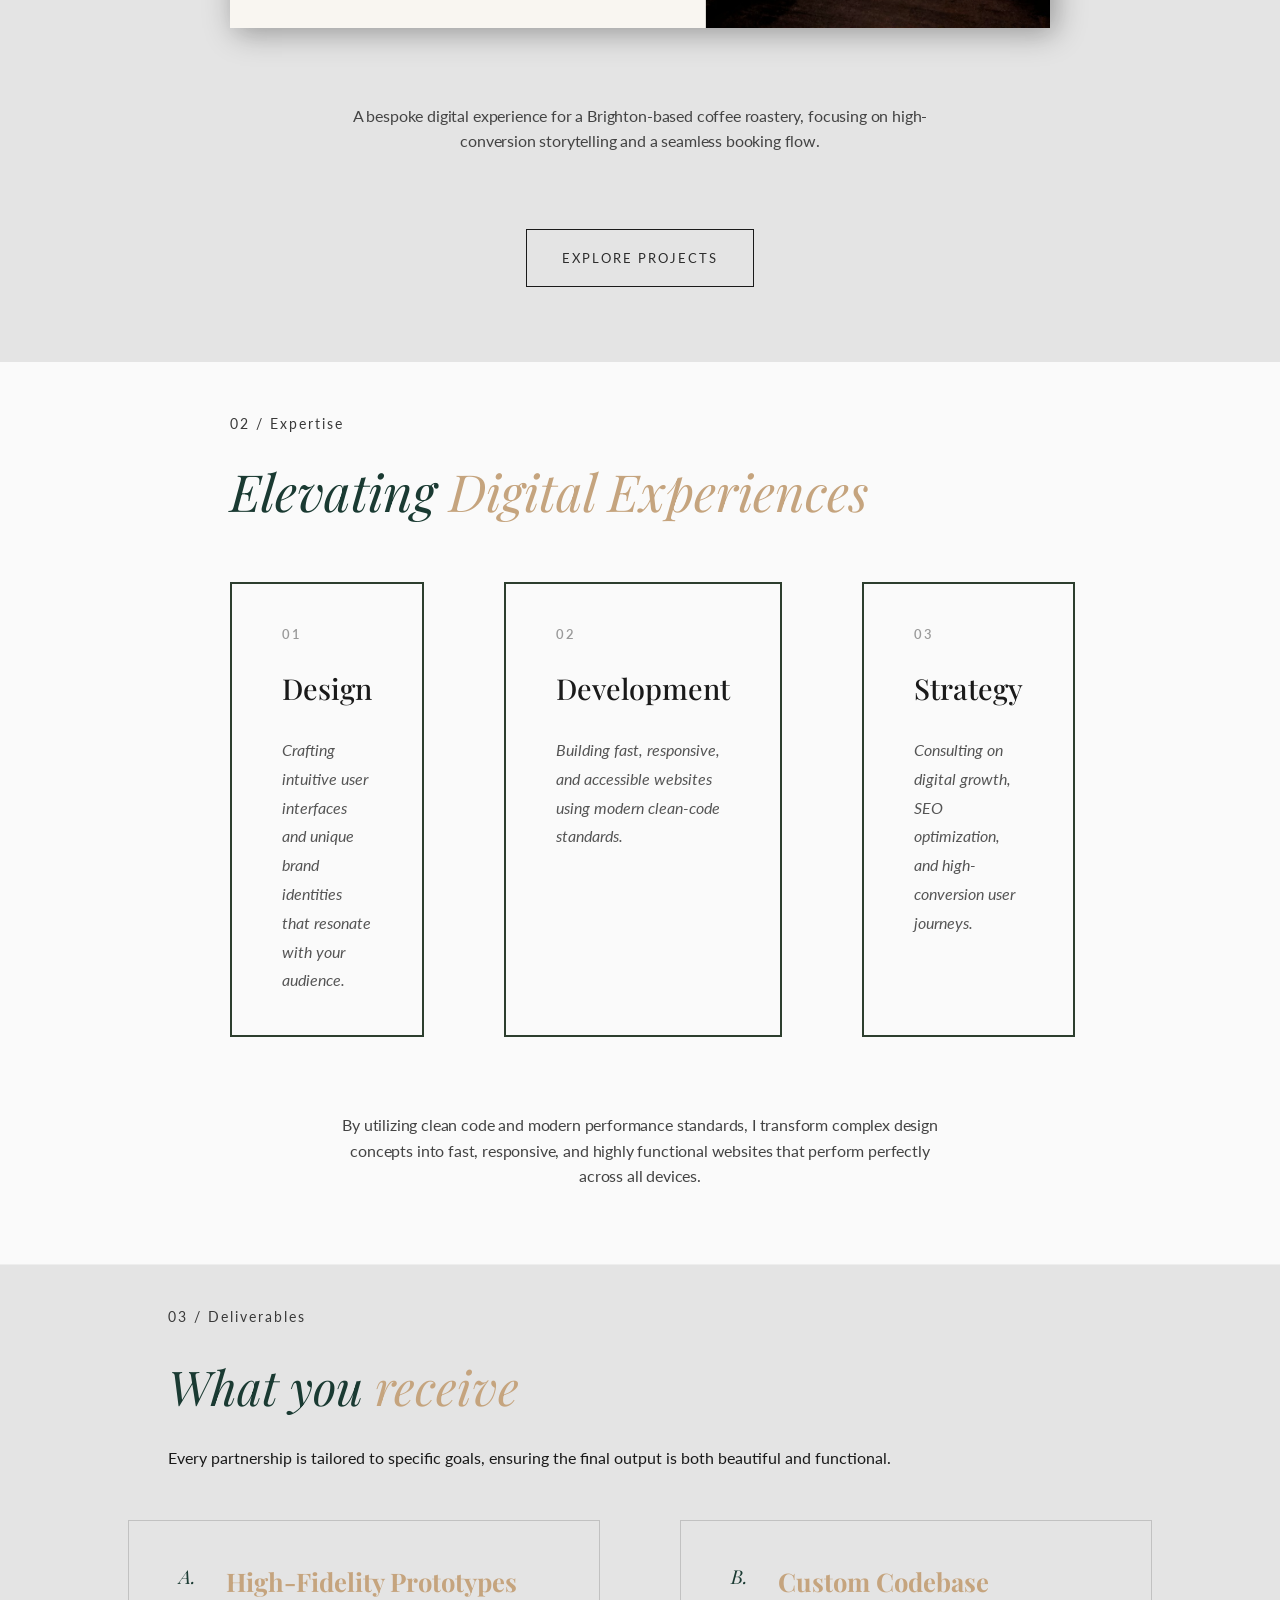
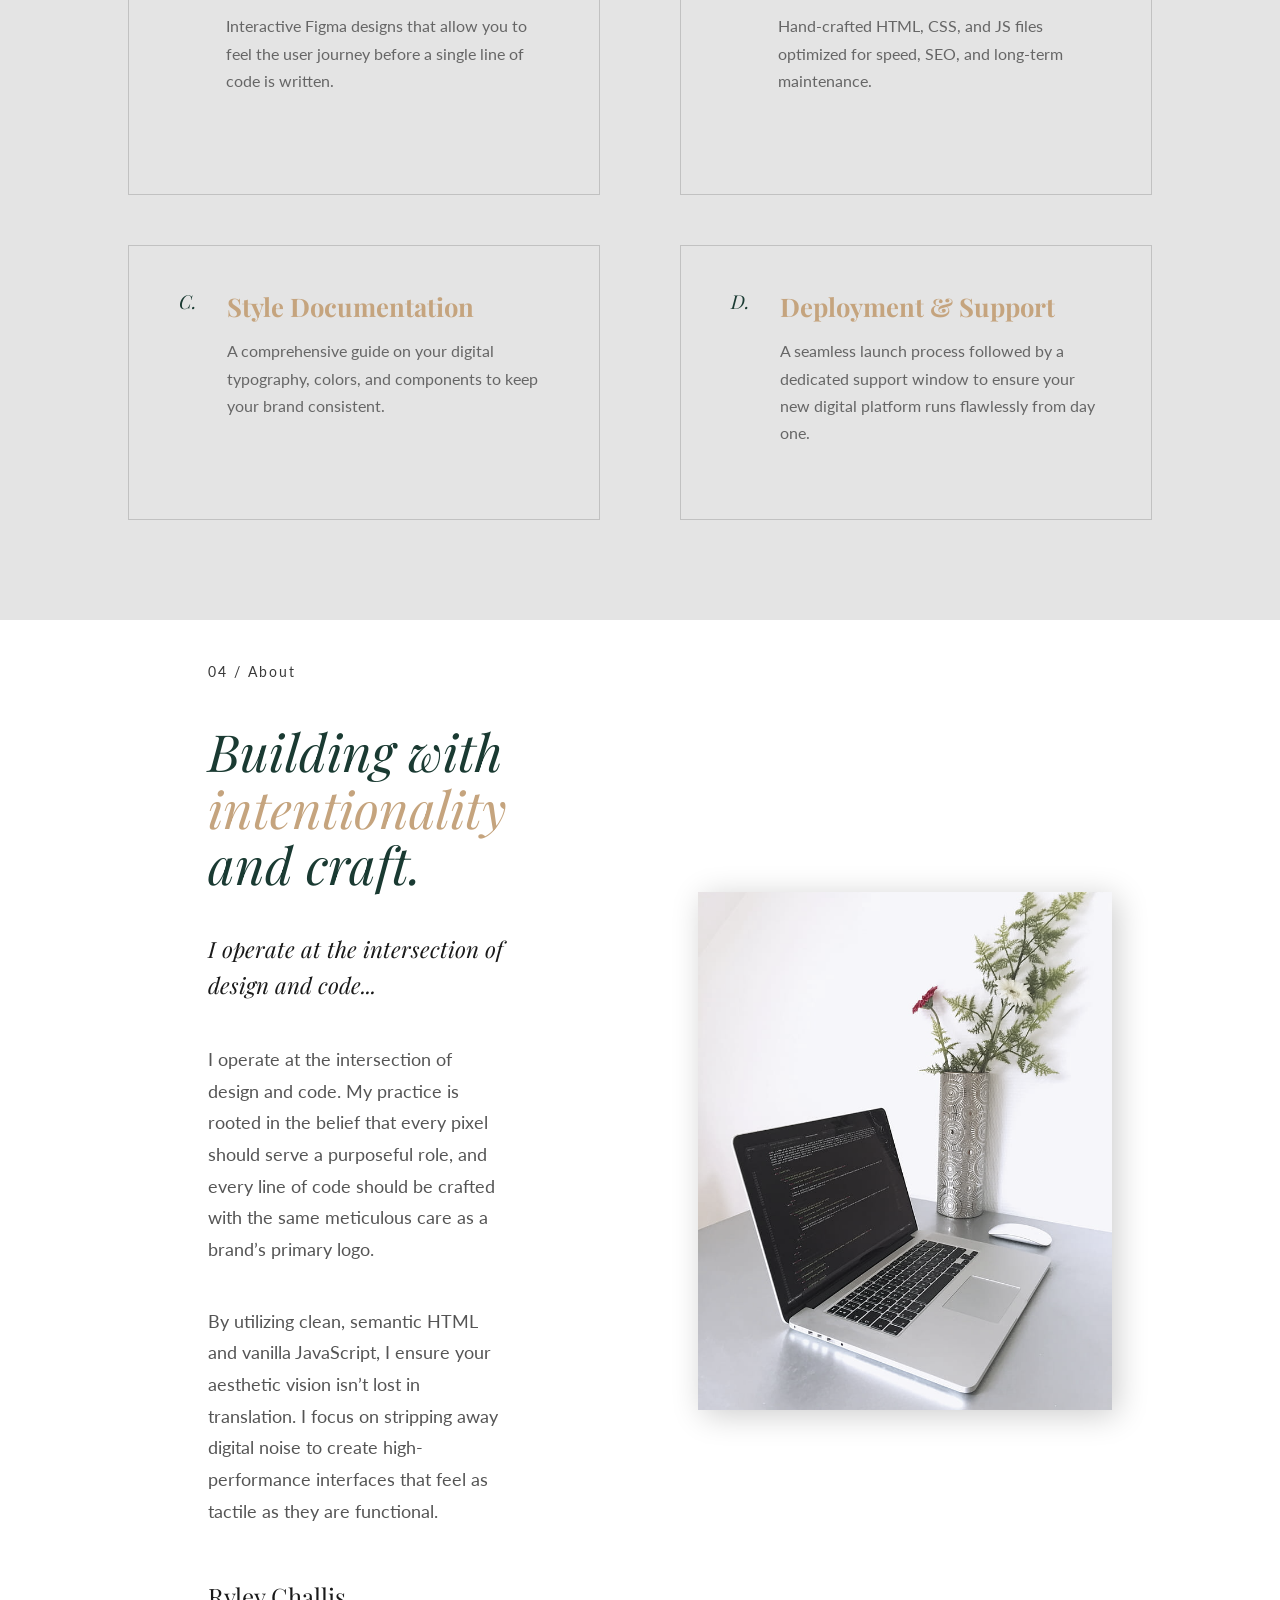
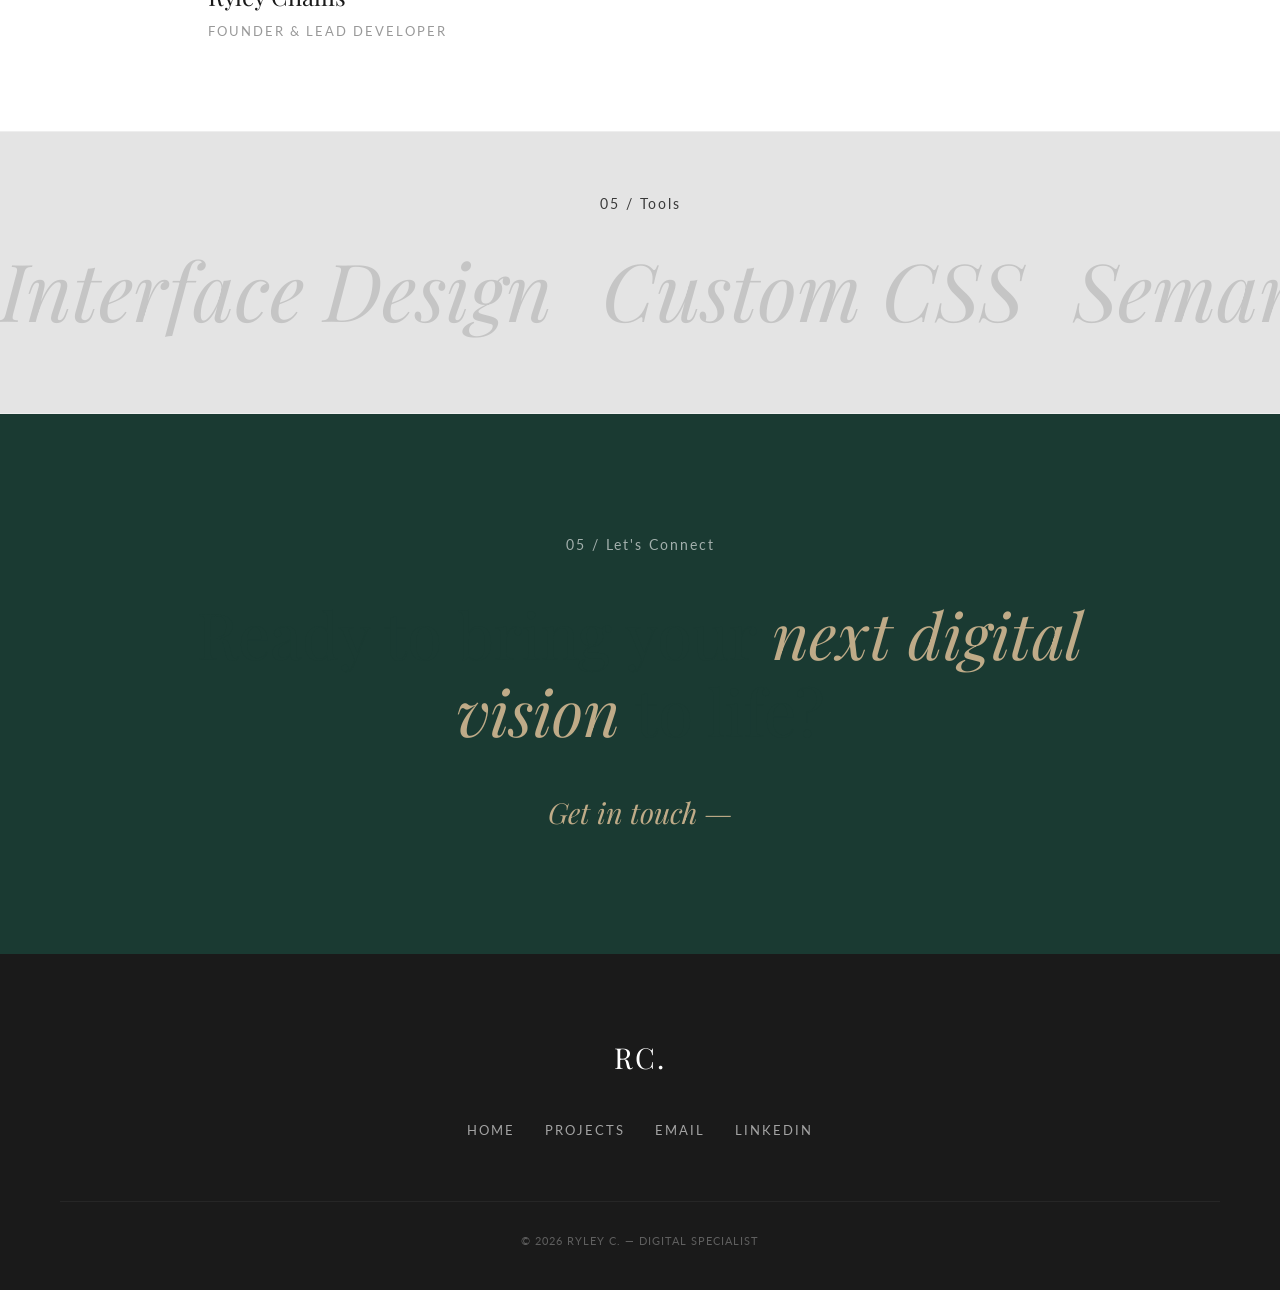
==== commit 276af7cf: "Upload files" ====
--- a/index.html
+++ b/index.html
@@ -140,7 +140,7 @@
         <div class="container">
             <div class="about-grid">
                 <div class="about-content">
-                    <span class="section-number">07 / About</span>
+                    <span class="section-number">04 / About</span>
                     <h2 class="section-title-serif">Building with <span>intentionality</span> and craft.</h2>
                     
                     <div class="about-bio">
@@ -166,7 +166,7 @@
     </section>
 
     <section class="ticker-section">
-        <span class="section-number">04 / Tools</span>
+        <span class="section-number">05 / Tools</span>
         <div class="ticker-wrapper">
             <div class="ticker-content">
                 <span>Interface Design</span>
--- a/css/styles.css
+++ b/css/styles.css
@@ -299,6 +299,10 @@
     max-width: 80%;
 }
 
+h2 {
+    color: #1a3a32 !important;
+}
+
 .deliverables-sticky h2 {
     font-size: 3rem;
     margin: 20px 0;
@@ -309,7 +313,7 @@
     gap: 30px;
     padding: 40px 50px;
     transition: all 0.5s cubic-bezier(0.165, 0.84, 0.44, 1);
-    border: 2px solid #c1c1c1;
+    border: 1px solid #c1c1c1;
     height: 275px;
 }
 
@@ -335,7 +339,7 @@
 .item-content h3 {
     font-family: 'Playfair Display', serif;
     font-size: 1.6rem;
-    color: var(--accent);
+    color: var(--accent) !important;
     margin-bottom: 10px;
 }
 
@@ -349,6 +353,15 @@
     min-height: 100vh;
     padding-bottom: 50px;
     background-color: #fff;
+}
+
+.about-section .container {
+    display: flex;
+    flex-direction: column;
+    max-width: 80%;
+    margin: 0 auto !important;
+    justify-content: center;
+    align-items: flex-start;
 }
 
 .about-section .section-number {
@@ -402,6 +415,7 @@
     font-size: 3.2rem;
     line-height: 1.1;
     margin: 40px;
+    color: #1a3a32;
 }
 
 .about-bio p {
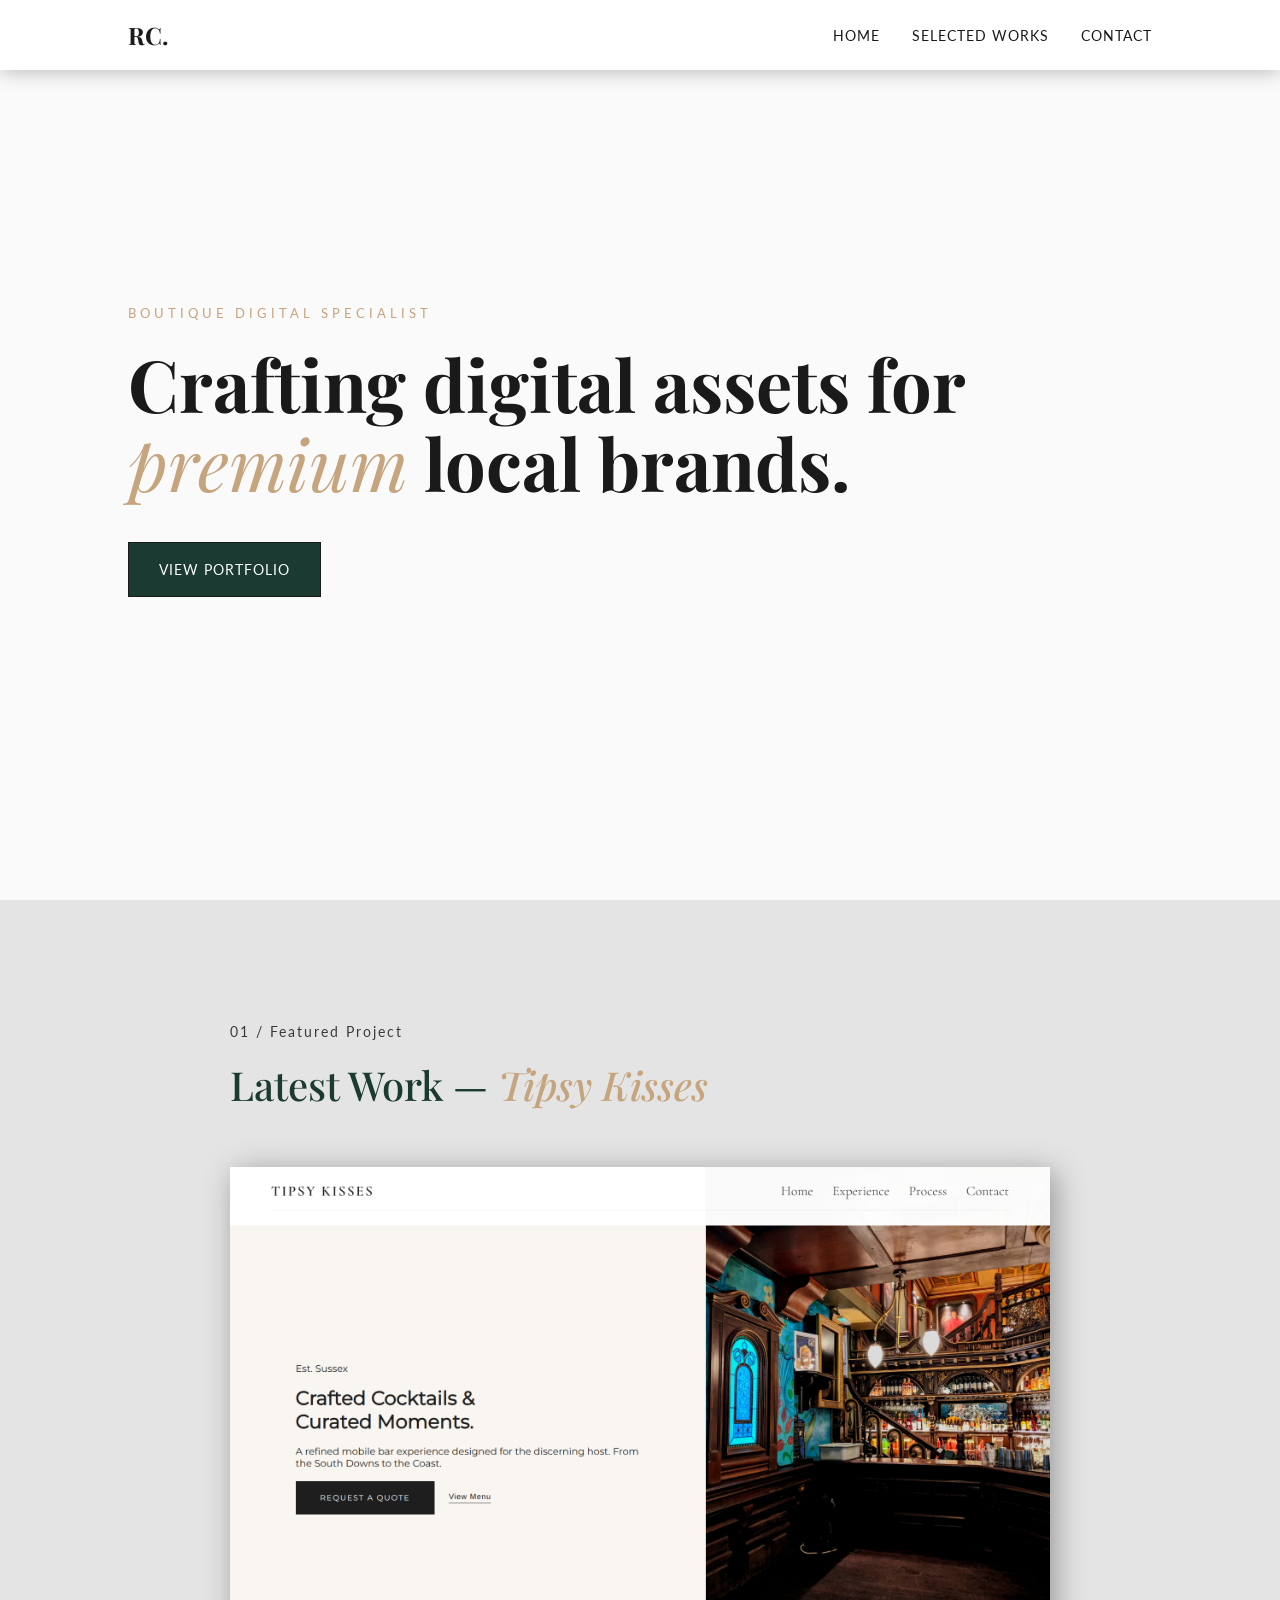
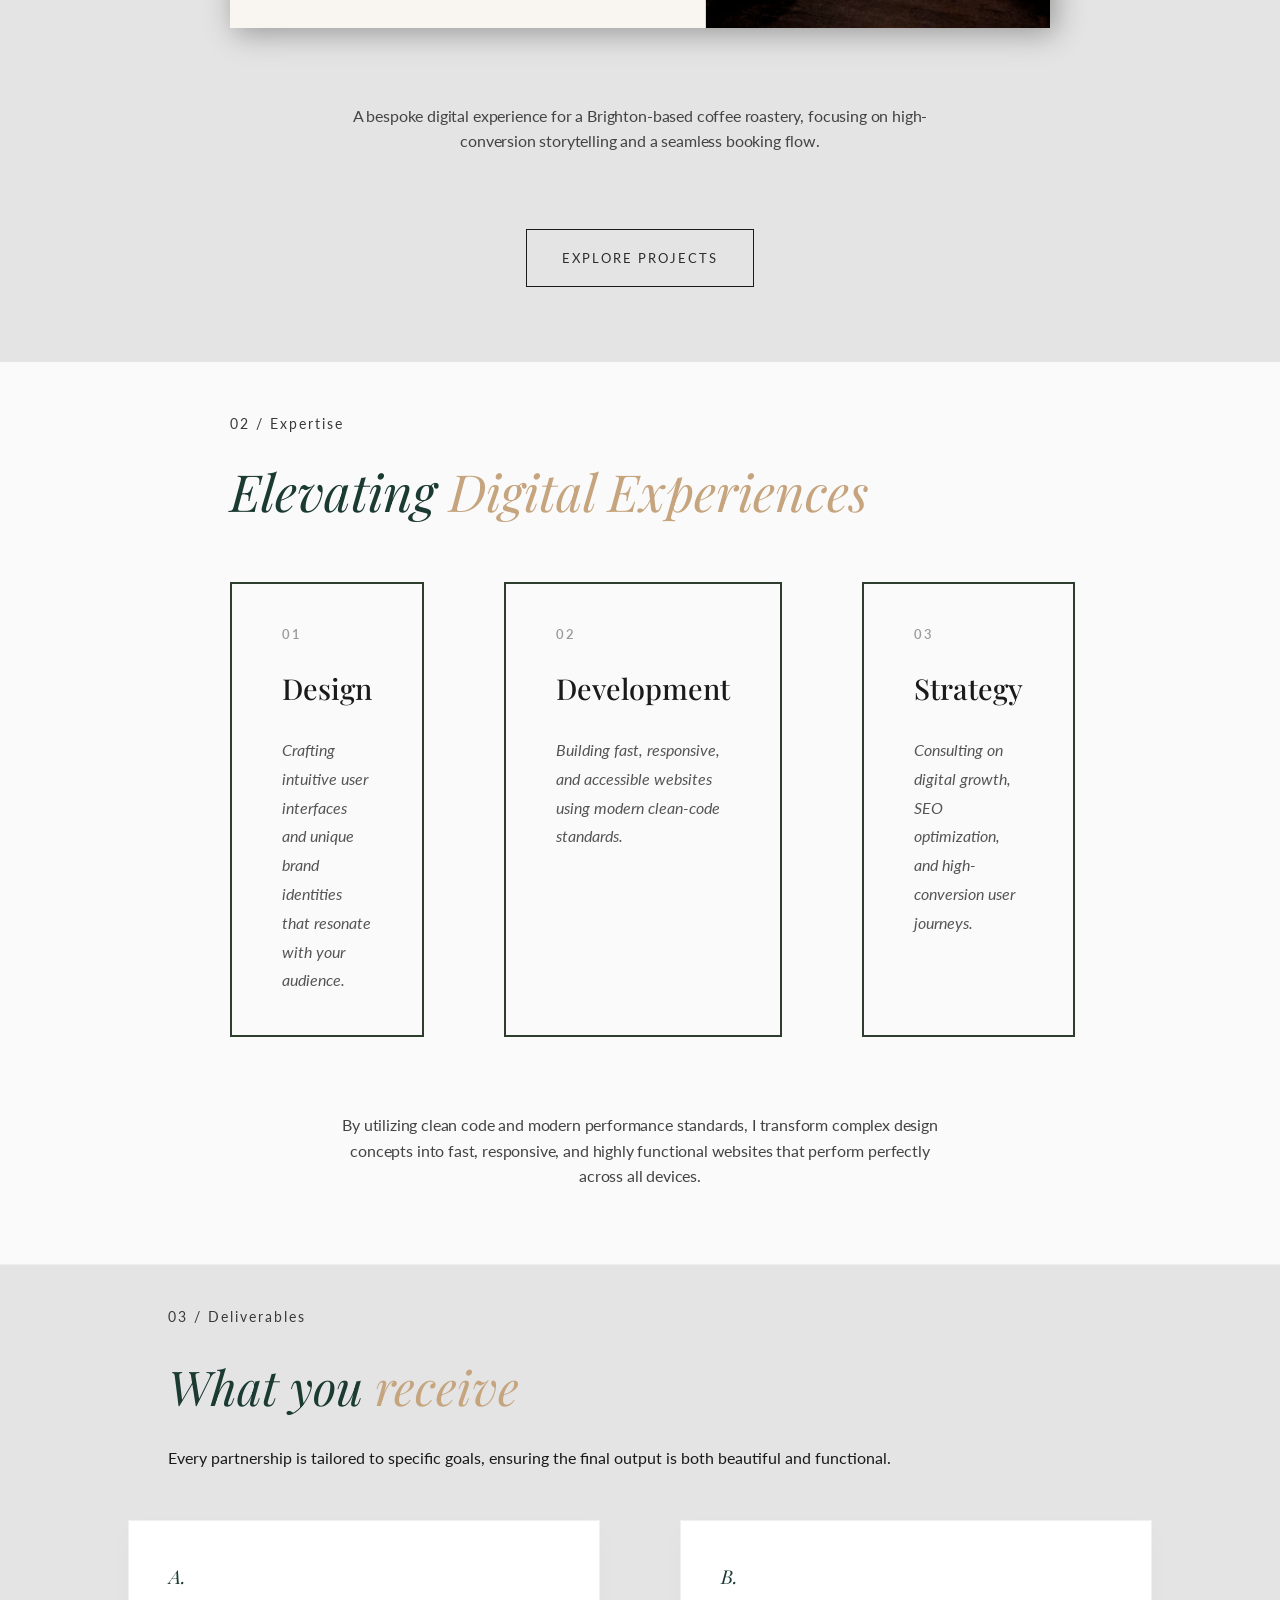
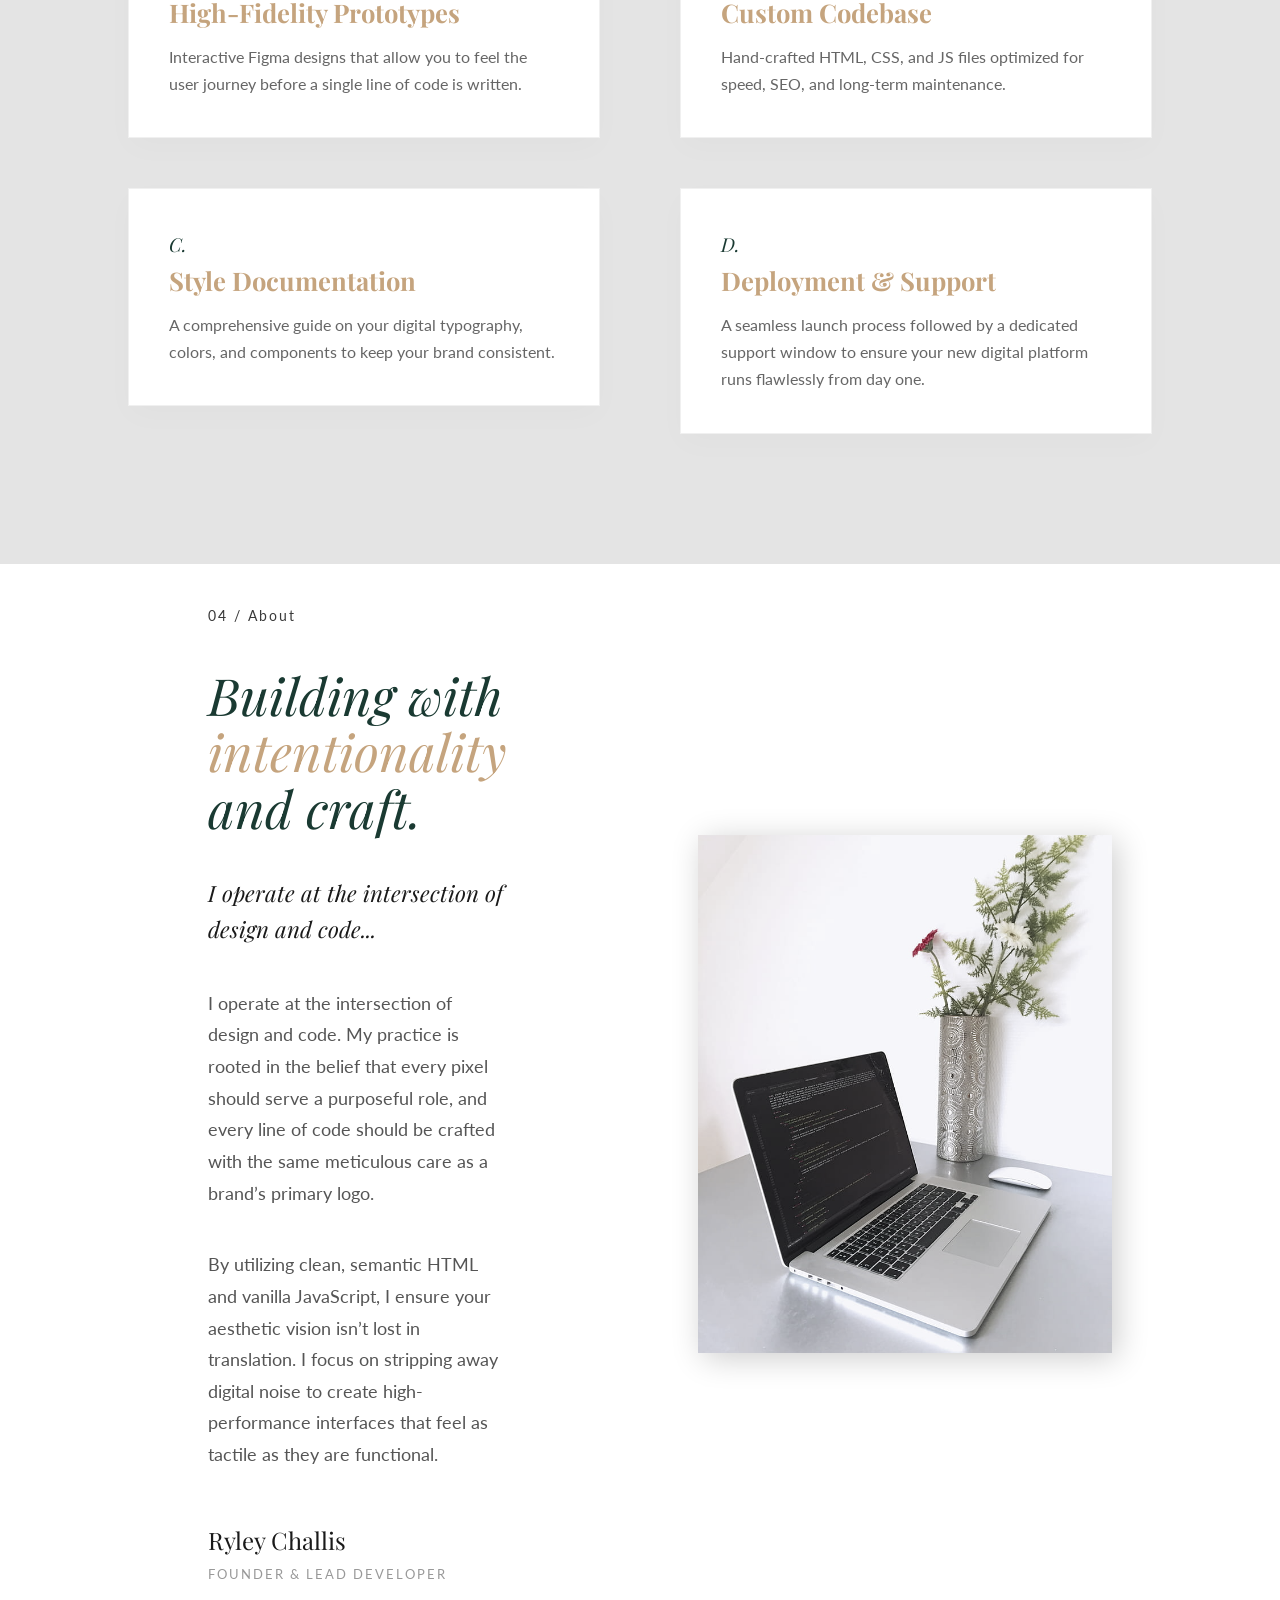
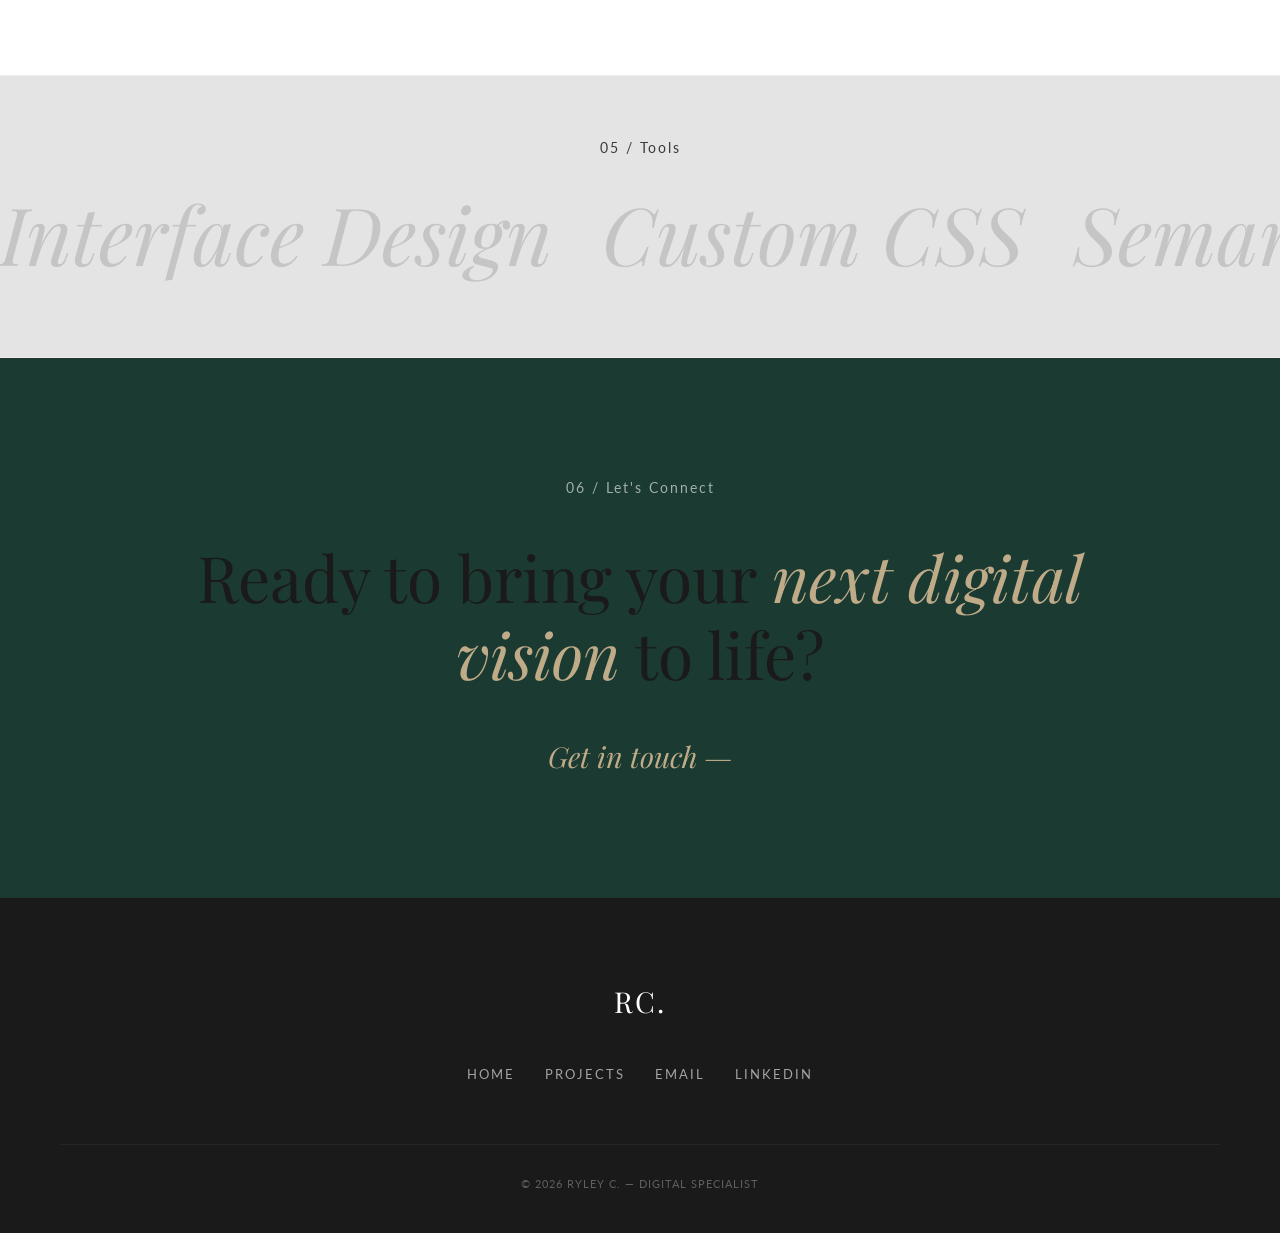
==== commit b13c4c40: "Upload files" ====
--- a/index.html
+++ b/index.html
@@ -192,7 +192,7 @@
     <section class="statement-section">
         <div class="container">
             <div class="statement-content">
-                <span class="section-number">05 / Let's Connect</span>
+                <span class="section-number">06 / Let's Connect</span>
                 <h2 class="statement-text">
                     Ready to bring your <span>next digital vision</span> to life?
                 </h2>
--- a/css/styles.css
+++ b/css/styles.css
@@ -309,18 +309,17 @@
 }
 
 .deliverable-item {
-    display: flex;
-    gap: 30px;
-    padding: 40px 50px;
-    transition: all 0.5s cubic-bezier(0.165, 0.84, 0.44, 1);
-    border: 1px solid #c1c1c1;
-    height: 275px;
+    background: #fff;
+    border: 1px solid #f0f0f0;
+    padding: 40px;
+    transition: transform 0.3s ease, box-shadow 0.3s ease;
+    box-shadow: 0 10px 30px rgba(0,0,0,0.02);
 }
 
 .deliverable-item:hover {
-    background-color: #ffffff;
-    transform: translateY(-8px);
-    box-shadow: 0 20px 40px rgba(0, 0, 0, 0.04);
+    transform: translateY(-5px);
+    box-shadow: 0 20px 40px rgba(0,0,0,0.05);
+    border-color: #d4bd97;
 }
 
 .deliverable-item:hover .item-index {
@@ -603,6 +602,10 @@
     justify-content: center;
 }
 
+.statement-section h2 {
+    color: #1a1a1a !important;
+}
+
 .statement-content {
     max-width: 900px;
     margin: 0 auto;
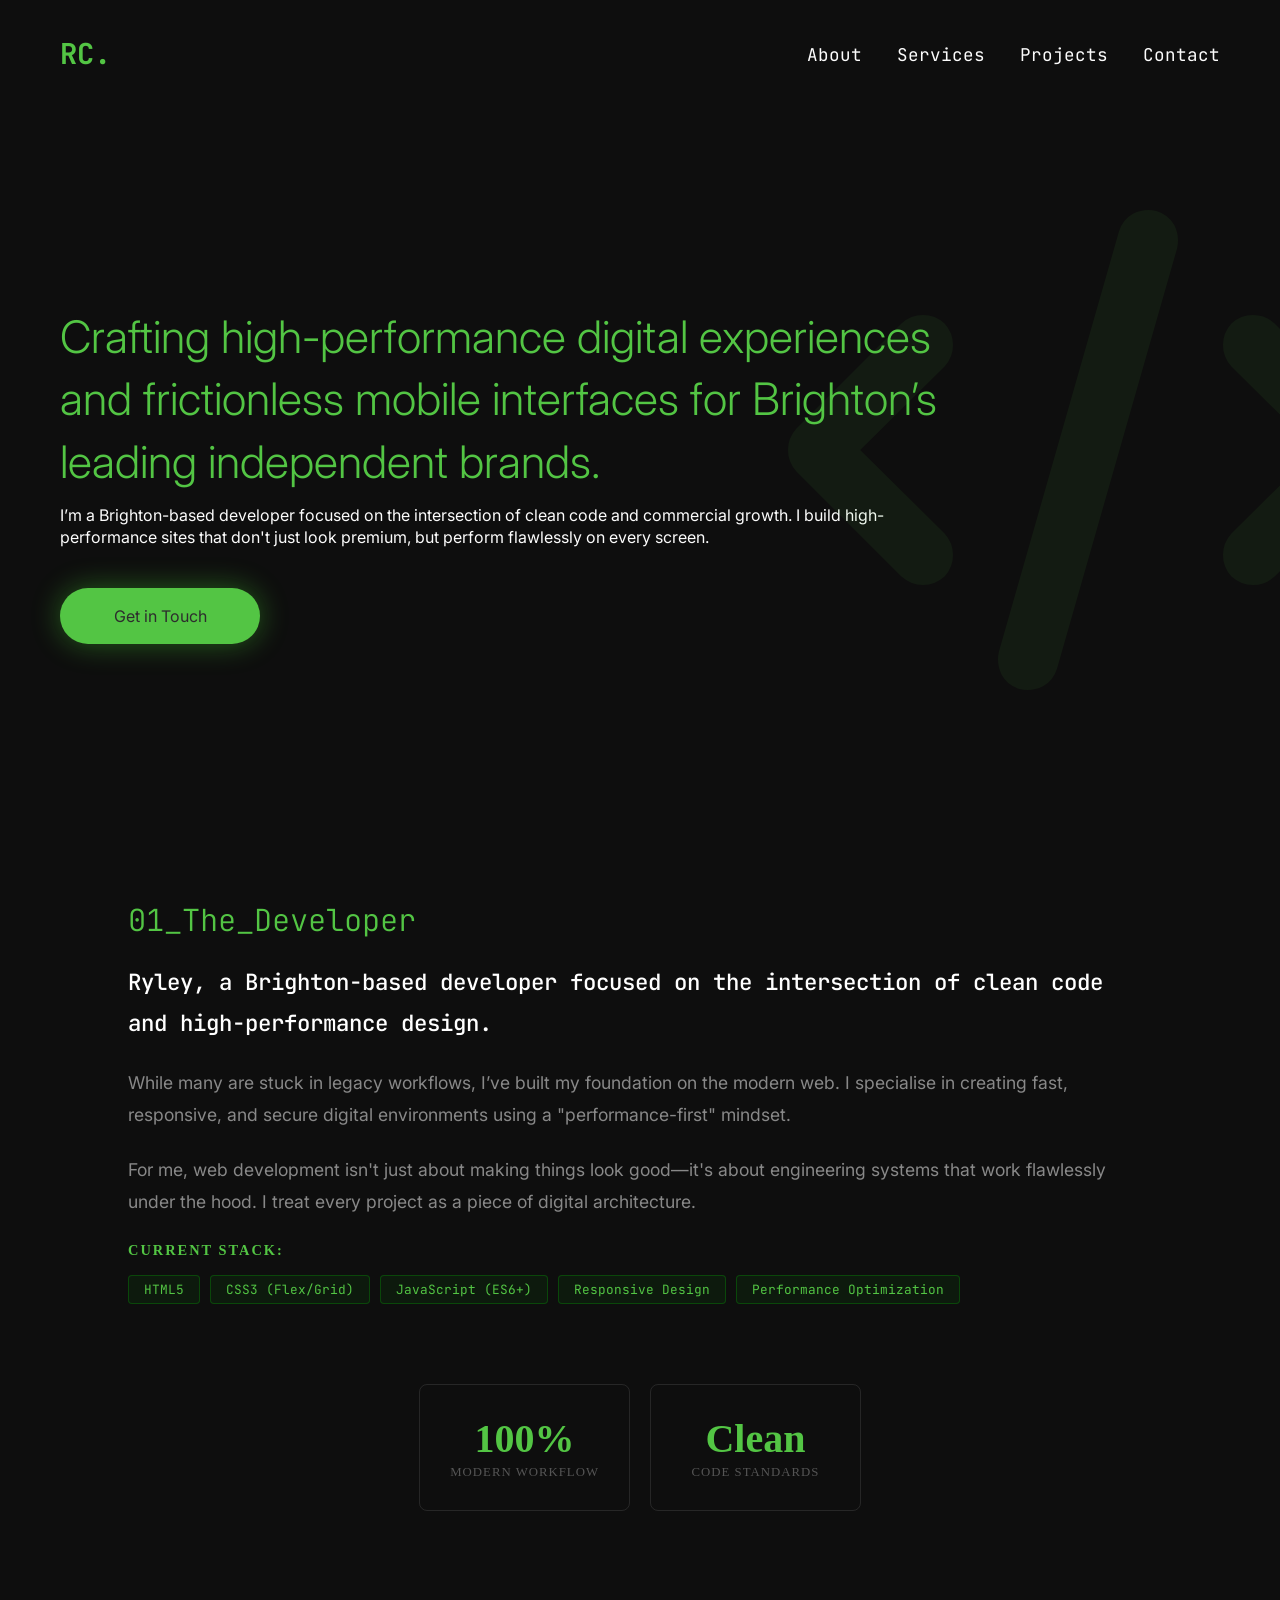
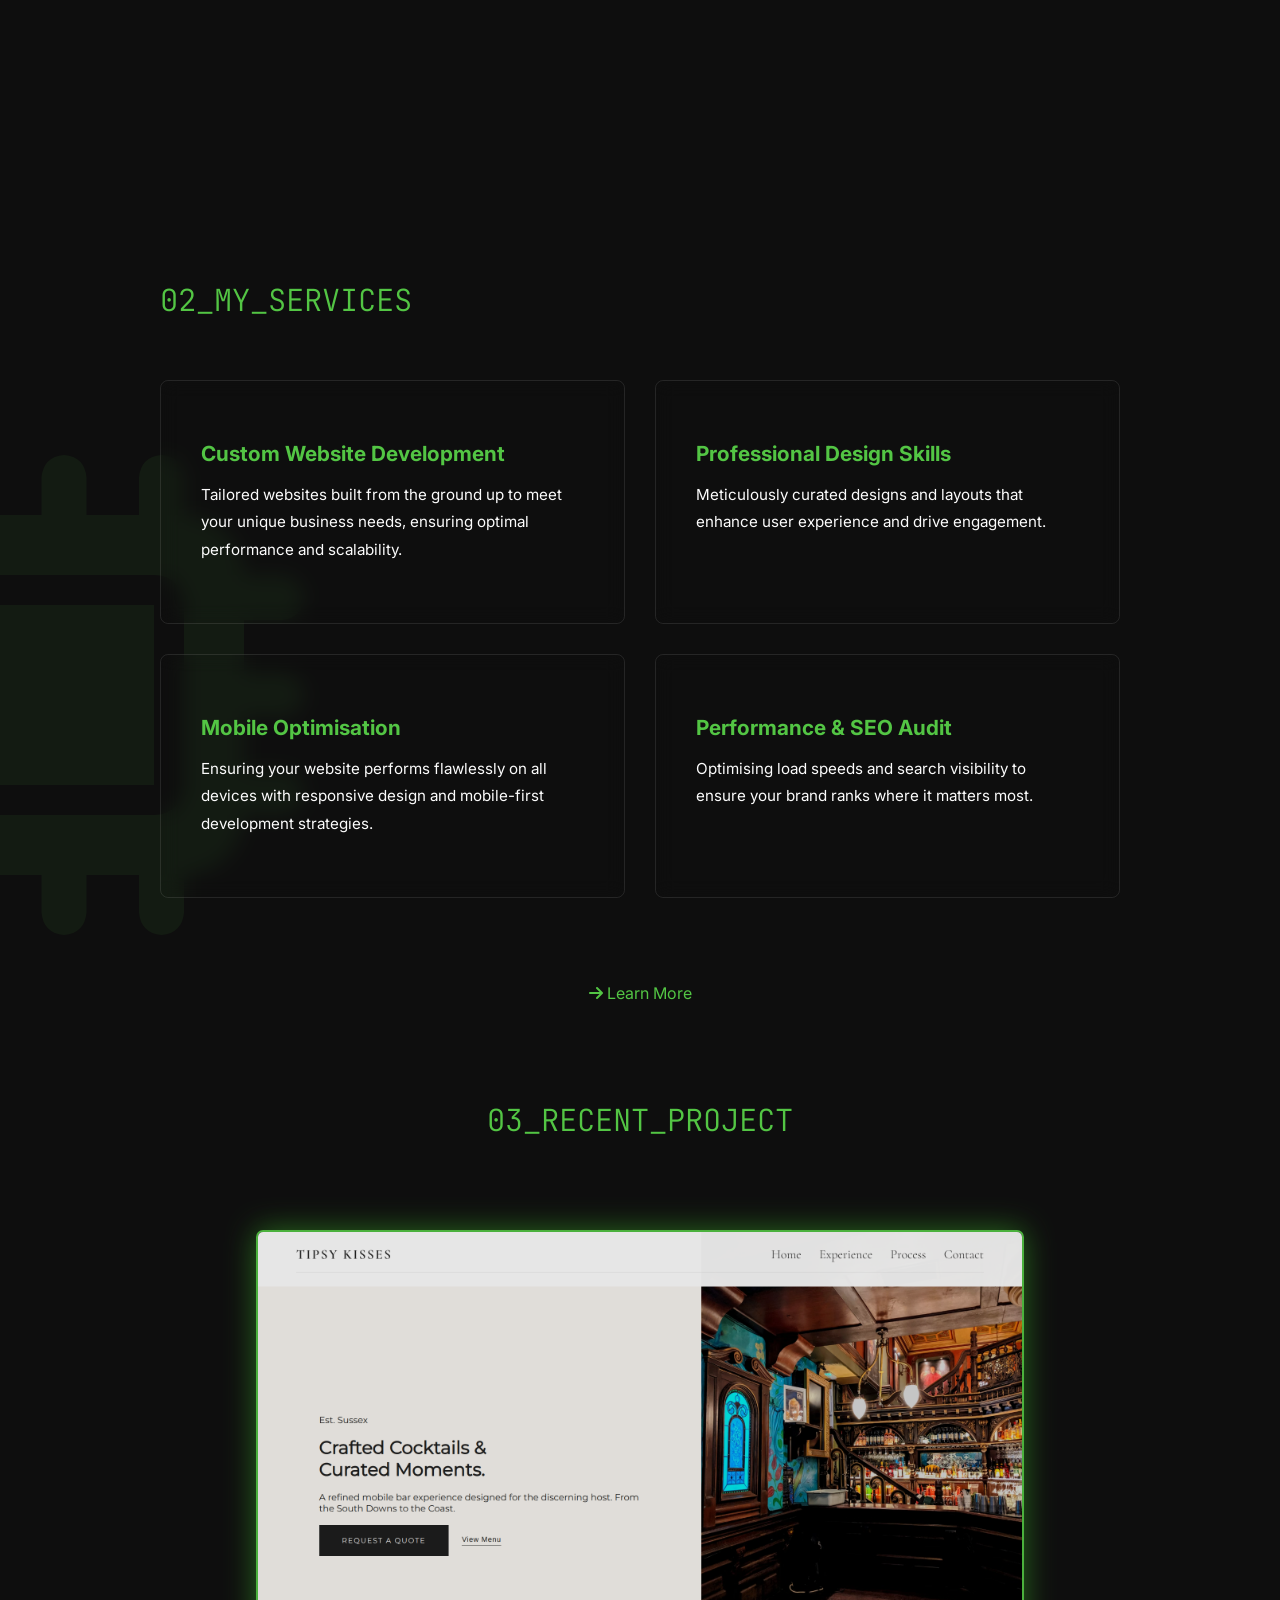
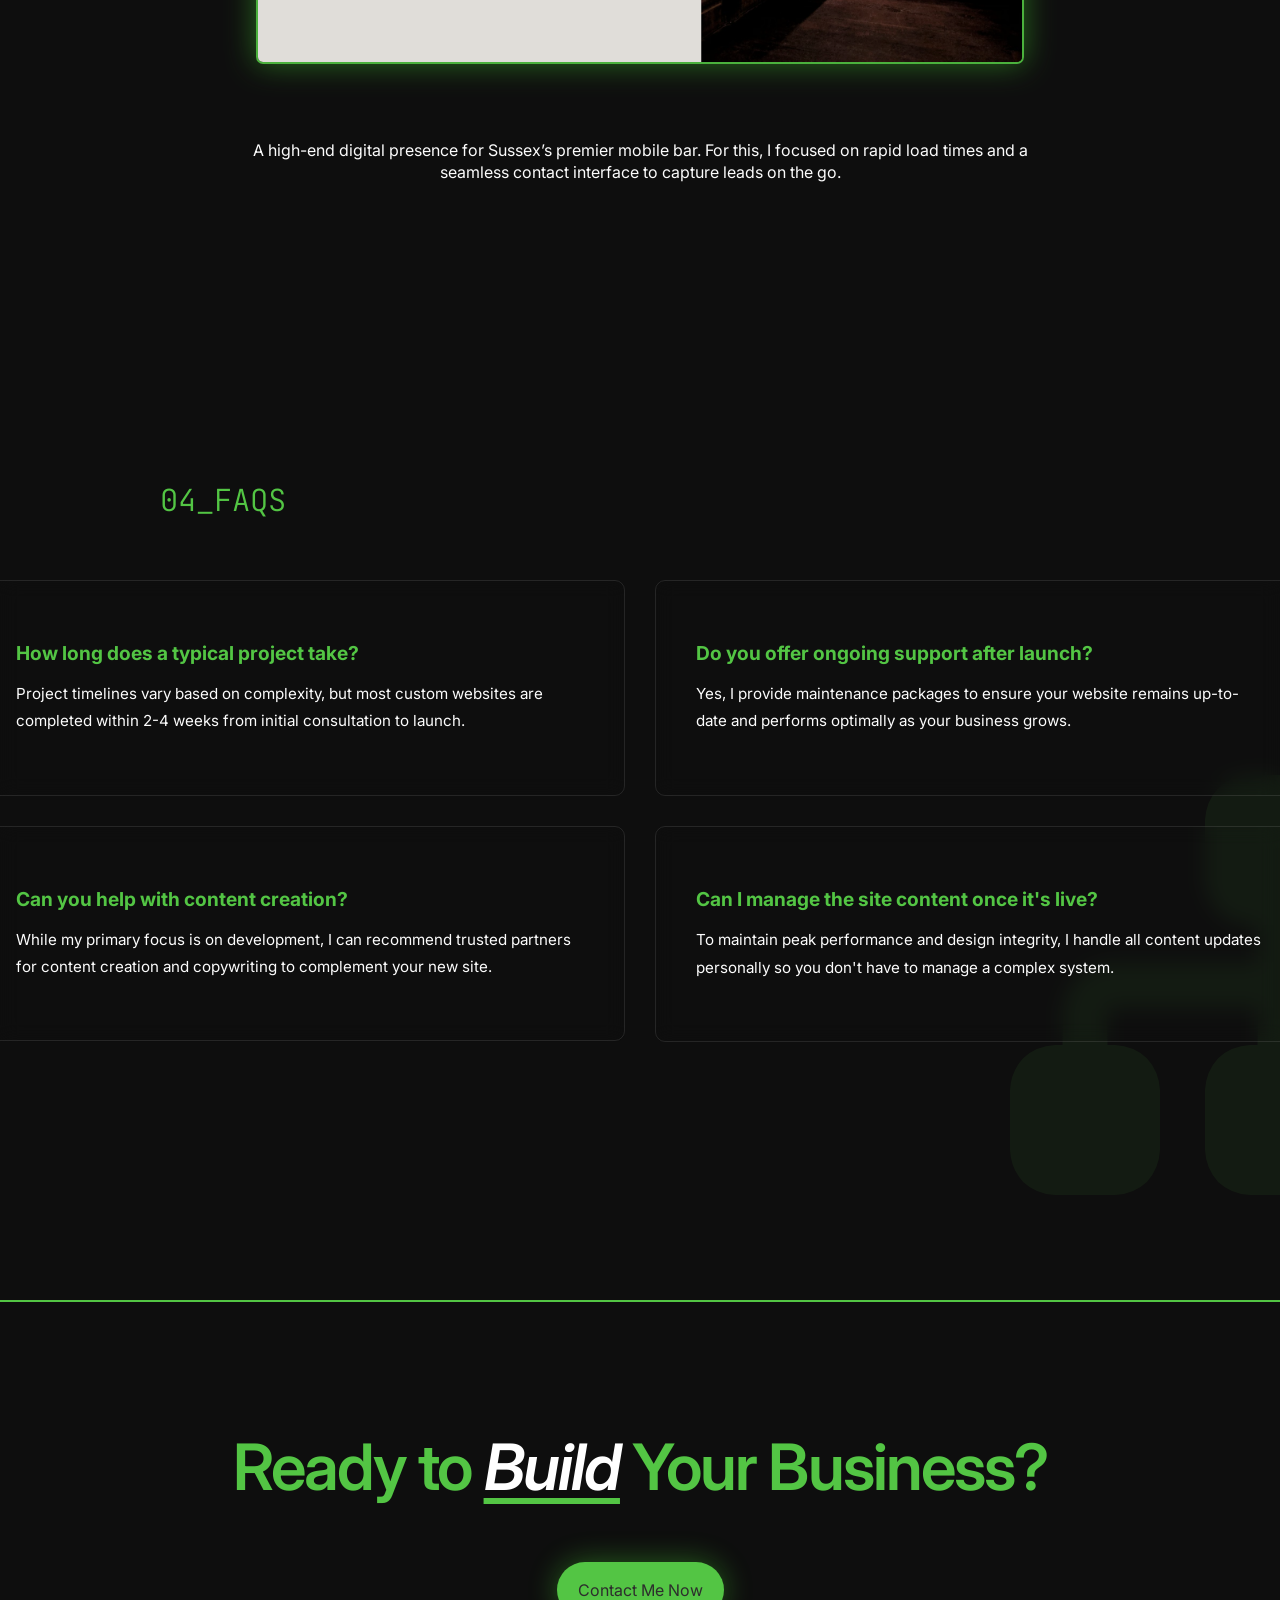
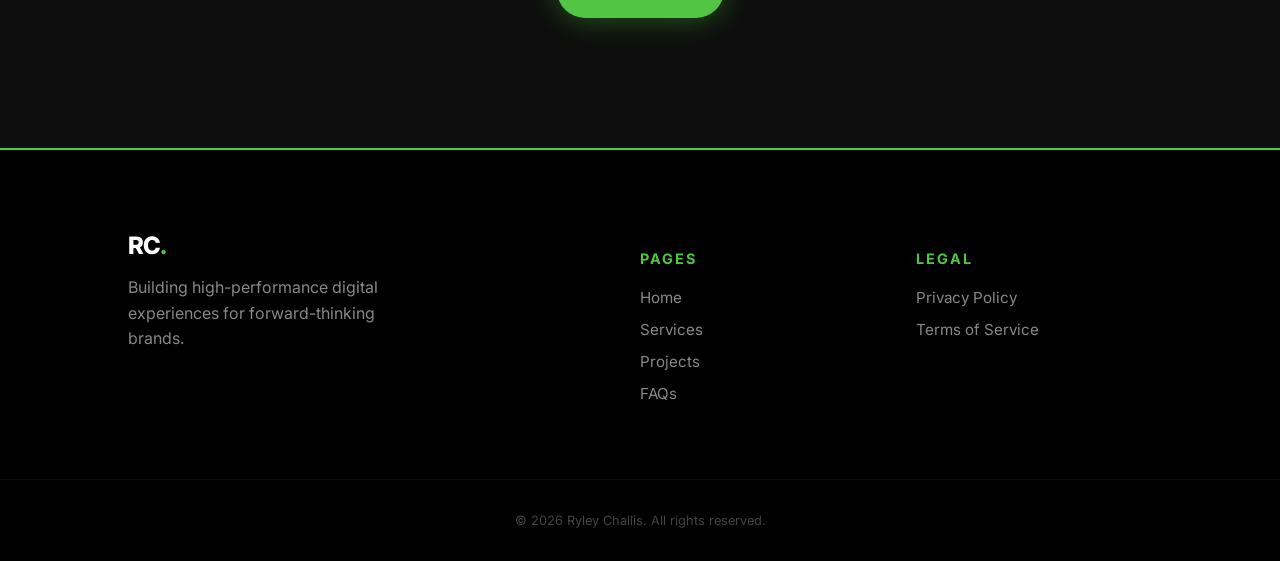
==== commit 7524d782: "Fresh start" ====
--- a/index.html
+++ b/index.html
@@ -3,224 +3,182 @@
 <head>
     <meta charset="UTF-8">
     <meta name="viewport" content="width=device-width, initial-scale=1.0">
+    <title>Ryley Challis | Professional Custom-Code Web Developer in East Sussex</title>
+    <link rel="preconnect" href="https://fonts.googleapis.com">
+    <link rel="preconnect" href="https://fonts.gstatic.com" crossorigin>
+    <link href="https://fonts.googleapis.com/css2?family=Inter:wght@400;700;800&family=JetBrains+Mono:wght@400;500&display=swap" rel="stylesheet">
+    <link rel="stylesheet" href="https://cdnjs.cloudflare.com/ajax/libs/font-awesome/6.5.1/css/all.min.css">
 
-    <title>Ryley C. | Premium Web Development</title>
-    <link rel="stylesheet" href="./css/styles.css">
-    <link rel="stylesheet" href="./css/nav.css">
-    <link rel="stylesheet" href="./css/button.css">
-    <link href="https://fonts.googleapis.com/css2?family=Playfair+Display:wght@700&family=Lato:wght@300;400;700&display=swap" rel="stylesheet">
+    <link rel="stylesheet" href="css/root.css">
+    <link rel="stylesheet" href="css/styles.css">
+    <link rel="stylesheet" href="css/nav.css">
+    <link rel="stylesheet" href="css/button.css">
+    <link rel="stylesheet" href="css/query.css">
 </head>
 <body>
-
-    <nav>
-        <a href="index.html" class="logo">RC.</a>
+    <nav class="navbar">
+        <div class="hamburger">
+            <span></span>
+            <span></span>
+            <span></span>
+        </div>
+        <a href="#" class="logo">RC.</a>
         <ul class="nav-links">
-            <li><a href="index.html">Home</a></li>
-            <li><a href="projects.html">Selected Works</a></li>
-            <li><a href="mailto:ryleychallis@outlook.com">Contact</a></li>
+            <li><a href="about.html">About</a></li>
+            <li><a href="index.html#services">Services</a></li>
+            <li><a href="projects.html">Projects</a></li>
+            <li><a href="index.html#contact">Contact</a></li>
+            <a href="#" class="logo">RC.</a>
         </ul>
     </nav>
-
-    <main>
+    
     <header class="hero">
         <div class="hero-content">
-            <p class="subtitle">Boutique Digital Specialist</p>
-            <h1>Crafting digital assets for <span class="italic">premium</span> local brands.</h1>
-            <div class="hero-cta">
-                <a href="projects.html" class="btn-primary">View Portfolio</a>
-            </div>
+            <h1>Crafting high-performance digital experiences and frictionless mobile interfaces for Brighton’s leading independent brands.</h1>
+            <p>I’m a Brighton-based developer focused on the intersection of clean code and commercial growth. I build high-performance sites that don't just look premium, but perform flawlessly on every screen.</p>
+            <a href="#contact" class="btn">Get in Touch</a>
         </div>
     </header>
 
-    <section class="featured-recent">
-        <div class="container">
-            <div class="featured-header">
-                <span class="section-number">01 / Featured Project</span>
-                <h2 class="section-title">Latest Work — <span>Tipsy Kisses</span></h2>
-            </div>
-
-            <div class="featured-container">
-                <a href="tipsy.html" class="featured-card">
-                    <div class="featured-image-frame">
-                        <div class="overlay"><span>View Case Study</span></div>
-                        <img src="css/img/project-tipsy.png" alt="Project Screenshot">
-                    </div>
-                </a>
-                <p class="featured-description">
-                    A bespoke digital experience for a Brighton-based coffee roastery, 
-                    focusing on high-conversion storytelling and a seamless booking flow.
+    <section id="about" class="section">
+        <div class="container about-grid">
+            <div class="about-content">
+                <h2 class="section-title">01_The_Developer</h2>
+                <p class="lead">
+                    Ryley, a Brighton-based developer focused on the intersection of clean code and high-performance design. 
                 </p>
-            </div>
-
-            <div class="featured-cta">
-                <a href="projects.html" class="featured-btn">Explore Projects</a>
-            </div>
-        </div>
-    </section>
-
-    <section class="services-section">
-        <div class="container">
-            <div class="services-inner">
-                <header class="services-header">
-                    <span class="section-number">02 / Expertise</span>
-                    <h2 class="section-title-serif">Elevating <span>Digital Experiences</span></h2>
-                </header>
-
-                <div class="services-grid">
-                    <div class="service-item">
-                        <span class="service-index">01</span>
-                        <h3>Design</h3>
-                        <p>Crafting intuitive user interfaces and unique brand identities that resonate with your audience.</p>
-                    </div>
-                    <div class="service-item">
-                        <span class="service-index">02</span>
-                        <h3>Development</h3>
-                        <p>Building fast, responsive, and accessible websites using modern clean-code standards.</p>
-                    </div>
-                    <div class="service-item">
-                        <span class="service-index">03</span>
-                        <h3>Strategy</h3>
-                        <p>Consulting on digital growth, SEO optimization, and high-conversion user journeys.</p>
+                <p>
+                    While many are stuck in legacy workflows, I’ve built my foundation on the modern web. I specialise in creating fast, responsive, and secure digital environments using a "performance-first" mindset.
+                </p>
+                <p>
+                    For me, web development isn't just about making things look good—it's about engineering systems that work flawlessly under the hood. I treat every project as a piece of digital architecture.
+                </p>
+                
+                <div class="tech-stack">
+                    <h3>Current Stack:</h3>
+                    <div class="stack-tags">
+                        <span>HTML5</span>
+                        <span>CSS3 (Flex/Grid)</span>
+                        <span>JavaScript (ES6+)</span>
+                        <span>Responsive Design</span>
+                        <span>Performance Optimization</span>
                     </div>
                 </div>
-
-                <p class="featured-description">
-                    By utilizing clean code and modern performance standards, I transform complex design concepts into fast, responsive, and highly functional websites that perform perfectly across all devices.
-                </p>
             </div>
-        </div>
-    </section>
-
-    <section class="deliverables-section">
-        <div class="container">
-            <div class="deliverables-sticky">
-                <span class="section-number">03 / Deliverables</span>
-                <h2 class="section-title-serif">What you <span>receive</span></h2>
-                <p>Every partnership is tailored to specific goals, ensuring the final output is both beautiful and functional.</p>
-            </div>
-            <div class="deliverables-grid">
-                <div class="deliverables-list">
-                    <div class="deliverable-item">
-                        <span class="item-index">A.</span>
-                        <div class="item-content">
-                            <h3>High-Fidelity Prototypes</h3>
-                            <p>Interactive Figma designs that allow you to feel the user journey before a single line of code is written.</p>
-                        </div>
-                    </div>
-
-                    <div class="deliverable-item">
-                        <span class="item-index">B.</span>
-                        <div class="item-content">
-                            <h3>Custom Codebase</h3>
-                            <p>Hand-crafted HTML, CSS, and JS files optimized for speed, SEO, and long-term maintenance.</p>
-                        </div>
-                    </div>
-
-                    <div class="deliverable-item">
-                        <span class="item-index">C.</span>
-                        <div class="item-content">
-                            <h3>Style Documentation</h3>
-                            <p>A comprehensive guide on your digital typography, colors, and components to keep your brand consistent.</p>
-                        </div>
-                    </div>
-
-                    <div class="deliverable-item">
-                        <span class="item-index">D.</span>
-                        <div class="item-content">
-                            <h3>Deployment & Support</h3>
-                            <p>A seamless launch process followed by a dedicated support window to ensure your new digital platform runs flawlessly from day one.</p>
-                        </div>
-                    </div>
+            <div class="about-stats">
+                <div class="stat-box">
+                    <span class="stat-number">100%</span>
+                    <span class="stat-label">Modern Workflow</span>
+                </div>
+                <div class="stat-box">
+                    <span class="stat-number">Clean</span>
+                    <span class="stat-label">Code Standards</span>
                 </div>
             </div>
         </div>
     </section>
 
-    <section class="about-section">
+    <section class="services" id="services">
         <div class="container">
-            <div class="about-grid">
-                <div class="about-content">
-                    <span class="section-number">04 / About</span>
-                    <h2 class="section-title-serif">Building with <span>intentionality</span> and craft.</h2>
-                    
-                    <div class="about-bio">
-                        <p class="lead-text">I operate at the intersection of design and code...</p>
-                        <p>I operate at the intersection of design and code. My practice is rooted in the belief that every pixel should serve a purposeful role, and every line of code should be crafted with the same meticulous care as a brand’s primary logo.</p>
-                    </div>
+            <h2>02_MY_SERVICES</h2>
+            <div class="service-list">
+                <div class="service-item">
+                    <h3>Custom Website Development</h3>
+                    <p>Tailored websites built from the ground up to meet your unique business needs, ensuring optimal performance and scalability.</p>
+                </div>
+                <div class="service-item">
+                    <h3>Professional Design Skills</h3>
+                    <p>Meticulously curated designs and layouts that enhance user experience and drive engagement.</p>
+                </div>
+                <div class="service-item">
+                    <h3>Mobile Optimisation</h3>
+                    <p>Ensuring your website performs flawlessly on all devices with responsive design and mobile-first development strategies.</p>
+                </div>
+                <div class="service-item">
+                    <h3>Performance & SEO Audit</h3>
+                    <p>Optimising load speeds and search visibility to ensure your brand ranks where it matters most.</p>
+                </div>
+            </div>
+            <div class="min-btn">
+                <a href="services.html">
+                <i class="fas fa-arrow-right"></i>
+                Learn More
+            </a>
+            </div>
+        </div>
+    </section>
 
-                    <div class="about-bio">
-                        <p>By utilizing clean, semantic HTML and vanilla JavaScript, I ensure your aesthetic vision isn’t lost in translation. I focus on stripping away digital noise to create high-performance interfaces that feel as tactile as they are functional.</p>
-                    </div>
+    <section class="recent" id="recent">
+        <h2>03_RECENT_PROJECT</h2>
+        <div class="container">
+            <img src="css/img/porttipsy.png" alt="Tipsy Kisses Recent Project Screenshot">
+            <p class="description">A high-end digital presence for Sussex’s premier mobile bar. For this, I focused on rapid load times and a seamless contact interface to capture leads on the go.</p>
+        </div>
+    </section>
 
-                    <div class="about-signature">
-                        <span class="sig-name">Ryley Challis</span>
-                        <span class="sig-title">Founder & Lead Developer</span>
-                    </div>
+    <section class="faqs" id="faqs">
+        <div class="container">
+            <h2>04_FAQS</h2>
+            <div class="faq-list">
+                <div class="faq-item">
+                    <h3>How long does a typical project take?</h3>
+                    <p>Project timelines vary based on complexity, but most custom websites are completed within 2-4 weeks from initial consultation to launch.</p>
                 </div>
-
-                <div class="about-image-wrapper">
-                    <img src="css/img/macro.jpeg" alt="Minimalist Design Detail" class="about-image">
+                <div class="faq-item">
+                    <h3>Do you offer ongoing support after launch?</h3>
+                    <p>Yes, I provide maintenance packages to ensure your website remains up-to-date and performs optimally as your business grows.</p>
+                </div>
+                <div class="faq-item">
+                    <h3>Can you help with content creation?</h3>
+                    <p>While my primary focus is on development, I can recommend trusted partners for content creation and copywriting to complement your new site.</p>
+                </div>
+                <div class="faq-item">
+                    <h3>Can I manage the site content once it's live?</h3>
+                    <p>To maintain peak performance and design integrity, I handle all content updates personally so you don't have to manage a complex system.</p>
                 </div>
             </div>
         </div>
     </section>
 
-    <section class="ticker-section">
-        <span class="section-number">05 / Tools</span>
-        <div class="ticker-wrapper">
-            <div class="ticker-content">
-                <span>Interface Design</span>
-                <span>Custom CSS</span>
-                <span>Semantic HTML</span>
-                <span>Vanilla JavaScript</span>
-                <span>Responsive Layouts</span>
-                <span>Typography</span>
-                <span>Brand Strategy</span>
-                <span>Visual Craft</span>
-                <span>Interface Design</span>
-                <span>Custom CSS</span>
-                <span>Semantic HTML</span>
-                <span>Vanilla JavaScript</span>
-                <span>Responsive Layouts</span>
-                <span>Typography</span>
-                <span>Brand Strategy</span>
-                <span>Visual Craft</span>
-            </div>
+    <section class="final-cta" id="final">
+        <div class="container">
+            <h2 class="rhetorical">Ready to <span>Build</span> Your Business?</h2>
+            <a class="btn" href="mailto:ryleychallis@outlook.com">Contact Me Now</a>
         </div>
     </section>
 
-    <section class="statement-section">
-        <div class="container">
-            <div class="statement-content">
-                <span class="section-number">06 / Let's Connect</span>
-                <h2 class="statement-text">
-                    Ready to bring your <span>next digital vision</span> to life?
-                </h2>
-                <a href="mailto:yourname@email.com" class="cta-link">Get in touch —</a>
+    <footer class="main-footer">
+        <div class="container footer-grid">
+            <div class="footer-brand">
+                <a href="#" class="footer-logo">RC<span>.</span></a>
+                <p>Building high-performance digital experiences for forward-thinking brands.</p>
+            </div>
+
+            <div class="footer-links">
+                <h4>Pages</h4>
+                <ul>
+                    <li><a href="#home">Home</a></li>
+                    <li><a href="#services">Services</a></li>
+                    <li><a href="projects.html">Projects</a></li>
+                    <li><a href="#faqs">FAQs</a></li>
+                </ul>
+            </div>
+
+            <div class="footer-links">
+                <h4>Legal</h4>
+                <ul>
+                    <li><a href="#">Privacy Policy</a></li>
+                    <li><a href="#">Terms of Service</a></li>
+                </ul>
             </div>
         </div>
-    </section>
-    </main>
 
-    <footer class="main-footer">
-    <div class="footer-content">
-        <div class="footer-logo">
-            <a href="index.html">RC.</a>
+        <div class="footer-bottom">
+            <div class="container">
+                <p>&copy; 2026 Ryley Challis. All rights reserved.</p>
+            </div>
         </div>
-        
-        <div class="footer-links">
-            <a href="index.html">Home</a>
-            <a href="projects.html">Projects</a>
-            <a href="mailto:yourname@email.com">Email</a>
-            <a href="https://linkedin.com" target="_blank">LinkedIn</a>
-        </div>
-        
-        <div class="footer-bottom">
-            <p>&copy; 2026 Ryley C. &mdash; Digital Specialist</p>
-        </div>
-    </div>
     </footer>
-
-    <script src="css/script.js" defer></script>
+    <script src="css/script.js"></script>
 </body>
 </html>
--- a/css/root.css
+++ b/css/root.css
@@ -0,0 +1,5 @@
+:root {
+    --main-green: #53c544;
+    --text-dark: #2d2d2d;
+    --text-light: #fcfcfc;
+}
--- a/css/styles.css
+++ b/css/styles.css
@@ -1,709 +1,457 @@
-:root {
-    --bg: #fafafa;
-    --bg-two: #e4e4e4;
-    --text: #1a1a1a;
-    --accent: #c5a47e;
-    --cta: #2D3E2E;
-    --cta-hover: #182118;
-}
-
-* { margin: 0; padding: 0; box-sizing: border-box; }
-
-main {
-    display: block;
-    width: 100%;
+html, body {
     margin: 0;
     padding: 0;
-    position: relative; 
-}
-
-body {
-    background-color: var(--bg);
-    color: var(--text);
-    font-family: 'Lato', sans-serif;
-    line-height: 1.6;
     overflow-x: hidden;
 }
 
-.section {
+* {
+    box-sizing: border-box;
+}
+
+section {
+    overflow: hidden;
+    z-index: 2;
+    margin: 0; padding: 0;
+}
+
+section, header {
+    background-color: #0e0e0e;
     min-height: 100vh;
 }
 
-.section:nth-child(odd) {
-    background-color: var(--bg-two);
-}
-
-.section:nth-child(even) {
-    background-color: var(--bg);
-}
-
-.italic { font-family: 'Playfair Display', serif; font-style: italic; font-weight: 400; }
+h1 {
+    font-size: clamp(2rem, 6vw, 2.8rem);
+    font-family: inter;
+    font-weight: 300;
+    color: var(--main-green);
+    margin: 50px 0 10px 0;
+    line-height: 1.4;
+    max-width: 90%;
+}
+
+h2 {
+    font-size: clamp(1.5rem, 4vw, 1.9rem);
+    font-family: jetbrains mono, monospace;
+    font-weight: 300;
+    color: var(--main-green);
+    margin: 0 0 20px 0;
+}
 
 .hero {
-    height: 100vh;
-    display: flex;
+    min-height: 100vh;
+
+    margin: 0;
+    padding: 20px 60px;
+
+    display: flex;
+    flex-direction: column;
+    justify-content: center;
+    position: relative;
+}
+
+.hero::after {
+    font-family: "Font Awesome 6 Free";
+    font-weight: 900;
+    content: "\f121";
+    position: absolute;
+    top: 50%;
+    left: 85%;
+    transform: translate(-50%, -50%);
+    font-size: 30rem;
+    color: var(--main-green);
+    opacity: 0.07;
+    z-index: 0;
+    pointer-events: none;
+}
+
+.hero-content {
+    display: flex;
+    flex-direction: column;
+    max-width: 90%;
+}
+
+.hero-content p {
+    font-size: 1rem;
+    font-family: 'inter', sans-serif;
+    color: var(--text-light);
+    max-width: 850px;
+
+    line-height: 1.4;
+    margin: 0 0 40px 0;
+    padding: 0;
+}
+
+.about-grid {
+    display: grid;
+    grid-template-columns: 1.5fr 1fr;
+    gap: 80px;
     align-items: center;
-    padding: 0 10%;
-    position: relative !important;
-}
-
-.hero::before {
-    content: "";
-    position: absolute;
-    top: 0; left: 0;
-    width: 100%; height: 100%;
-    background-image: url("https://www.transparenttextures.com/patterns/stardust.png"); 
-    opacity: 0.3;
-    pointer-events: none;
-    z-index: 1;
-}
-
-.hero h1 {
-    font-family: 'Playfair Display', serif;
-    font-size: clamp(2.5rem, 6vw, 4.5rem);
-    max-width: 900px;
-    line-height: 1.1;
-    margin: 20px 0 40px;
-}
-
-.subtitle {
-    text-transform: uppercase;
-    letter-spacing: 4px;
-    font-size: 0.8rem;
-    color: var(--accent);
-}
-
-.featured-recent {
-    padding: 120px 0;
-    padding-bottom: 0 !important;
-    width: 100%;
-    background-color: var(--bg-two);
-}
-
-.featured-recent .container {
-    max-width: 80%;
-    justify-content: center;
-    align-items: end;
-    margin: 0 auto;
-}
-
-.featured-header {
-    margin-bottom: 50px;
-
-    padding-left: 10%;
-    max-width: 80%;
-}
-
-.featured-recent .section-number {
-    display: block;
+}
+
+.about-content p {
+    color: #888;
+    line-height: 1.8;
+    margin-bottom: 1.5rem;
+    font-size: 1.1rem;
+    font-family: 'inter', sans-serif;
+}
+
+.about-content .lead {
+    color: #fff;
+    font-size: 1.4rem;
+    font-family: 'jetbrains mono', monospace !important;
+    font-weight: 500;
+}
+
+.tech-stack h3 {
+    color: var(--main-green);
     font-size: 0.9rem;
-    color: #393939 !important;
-    margin-bottom: 10px;
-}
-
-.featured-recent .section-title {
-    font-size: 2.5rem;
-    font-family: 'playfair display', serif;
-    font-weight: 500;
-    margin: 0;
-}
-
-h1 span, h2 span {
-    font-style: italic;
-    color: var(--accent);
-}
-
-.featured-container {
-    padding-left: var(--side-gutter);
-    display: flex;
-    flex-direction: column;
-    justify-content: flex-start;
-}
-
-.featured-card {
-    width: 80%;
-    min-width: 350px;
-    text-decoration: none;
-    color: inherit;
-    transition: transform 0.4s ease;
-    margin: 0 auto;
-    box-shadow: 5px 5px 30px rgba(0, 0, 0, 0.3);
-}
-
-.featured-card .featured-image-frame img {
-    display: block;
-
-    height: 100%;
-    width: 100%;
-    object-fit: cover !important;
-    align-self: 16 / 9;
-    transition: transform 0.4s ease;
-
-    padding: 0 !important;
-    margin: 0 !important;
-}
-
-.featured-image-frame {
-    width: 100%;
-    aspect-ratio: 16 / 10; 
-    background-color: #f5f5f5;
-    overflow: hidden;
-    box-shadow: 5px 5px 20px rgba(0,0,0,0.05);
-}
-
-.featured-image-frame img {
-    width: 100%;
-    height: 100%;
-    object-fit: cover;
-    transition: transform 0.8s cubic-bezier(0.2, 1, 0.3, 1);
-
-    display: block;
-    z-index: 0;
-}
-
-.featured-image-frame {
-    width: 100%;
-    aspect-ratio: 16 / 9; 
-    background-color: #f5f5f5;
-    overflow: hidden;
-    position: relative;
-}
-
-.featured-image-frame {
-    position: relative;
-    width: 100%;
-    height: 100%;
-    aspect-ratio: 16 / 9;
-    overflow: hidden;
-    background: #eee;
-    margin: 0 !important;
-    padding: 0 !important;
-    overflow: hidden;
-    box-sizing: border-box;
-}
-
-.featured-image-frame img {
-    max-width: 100%;
-    max-height: 100%;
-    width: auto;
-    height: auto;
-    
-    object-fit: contain;
-    box-shadow: 0 10px 30px rgba(0,0,0,0.1);
-    user-select: none;
-}
-
-.featured-image-frame .overlay {
-    position: absolute;
-    top: 0;
-    left: 0;
-    width: 100%;
-    height: 100%;
-    z-index: 2;
-}
-
-.featured-image-frame .overlay {
-    position: absolute;
-    top: 0;
-    left: 0;
-    width: 100%;
-    height: 100%;
-    background-color: rgba(0, 0, 0, 0.6) !important;
-    z-index: 2;
-
-    display: flex !important;
-    align-items: center;
-    justify-content: center;
-    
-    opacity: 0;
-    transition: all 0.3s ease;
-    pointer-events: none;
-}
-
-.overlay span {
-    background-color: rgba(0, 0, 0, 0.8);
-    color: white;
     text-transform: uppercase;
     letter-spacing: 2px;
+    margin-bottom: 1rem;
+}
+
+.stack-tags {
+    display: flex;
+    flex-wrap: wrap;
+    gap: 10px;
+}
+
+.stack-tags span {
+    background: rgba(0, 255, 0, 0.05);
+    border: 1px solid rgba(0, 255, 0, 0.2);
+    color: var(--main-green);
+    padding: 5px 15px;
+    border-radius: 4px;
     font-size: 0.8rem;
-    border: 1px solid white;
-    padding: 15px 20px;
-    margin: 0; 
-}
-
-.featured-card:hover .overlay {
-    background-color: rgba(0, 0, 0, 0.2);
-    opacity: 1;
-}
-
-.featured-description {
+    font-family: 'JetBrains Mono', monospace;
+}
+
+.about-stats {
+    display: grid;
+    grid-template-columns: 1fr 1fr;
+    gap: 20px;
+}
+
+.stat-box {
+    border: 1px solid rgba(255, 255, 255, 0.1);
+    padding: 30px;
+    text-align: center;
+    border-radius: 8px;
+    transition: border-color 0.3s ease;
+}
+
+.stat-box:hover {
+    border-color: var(--main-green);
+}
+
+.stat-number {
+    display: block;
+    font-size: 2.5rem;
+    font-weight: 800;
+    color: var(--main-green);
+}
+
+.stat-label {
+    color: #555;
+    text-transform: uppercase;
+    font-size: 0.8rem;
+    letter-spacing: 1px;
+}
+
+#services {
+    padding: 80px 40px;
+    display: flex;
+    flex-direction: column;
+    gap: 50px;
+    position: relative;
+}
+
+#services::after {
+    font-family: "Font Awesome 6 Free";
+    font-weight: 900;
+    content: "\f2db";
+    position: absolute;
+    top: 55%;
+    left: 5%;
+    transform: translate(-50%, -50%);
+    font-size: 30rem;
+    color: var(--main-green);
+    opacity: 0.07;
+    z-index: 0;
+    pointer-events: none;
+}
+
+.container {
+    max-width: 80%;
+    display: flex;
+    flex-direction: column;
+    justify-content: center;
+    margin: 0 auto;
+    z-index: 2 !important;
+    overflow: visible !important;
+}
+
+#services h2 {
+    margin-bottom: 60px;
+}
+
+.service-list {
+    display: grid;
+    grid-template-columns: repeat(2, 1fr);
+    gap: 30px;
+}
+
+.service-item {
+    border: 1px solid rgba(255, 255, 255, 0.1);
+    padding: 60px 40px;
+    border-radius: 8px;
+    display: flex;
+    flex-direction: column;
+    gap: 15px;
+    transition: all 0.3s ease;
+    max-width: 850px;
+    backdrop-filter: blur(10px);
+}
+
+.service-item p {
+    line-height: 1.8 !important;
+    font-size: clamp(0.95rem, 2.5vw, 1.1rem);
+}
+
+.service-item h3 {
+    font-size: 1.3rem;
+    font-family: 'inter', sans-serif;
+    color: var(--main-green);
+    margin: 0;
+}
+
+.service-item p {
+    font-size: 0.95rem;
+    font-family: 'inter', sans-serif;
+    color: var(--text-light);
+    margin: 0;
+    line-height: 1.4;
+}
+
+.service-item:hover {
+    border-color: #52ff52; /* Your bright green */
+    box-shadow: 0 0 30px rgba(87, 255, 61, 0.238);
+}
+
+#recent h2 {
+    text-align: center;
+    margin-bottom: 90px;
+}
+
+#recent .container {
+    max-width: 80%;
+    display: flex;
+    flex-direction: column;
+    margin: 0 auto;
+    justify-content: center;
+}
+
+#recent img {
+    max-width: 60vw;
+    height: auto;
+    border-radius: 7px;
+
+    margin: 0 auto;
+
+    filter: brightness(90%);
+    border: 2px solid var(--main-green);
+    box-shadow: 0 0 30px rgba(70, 207, 49, 0.538);
+    transition: all 0.3s ease;
+}
+
+#recent .description {
     font-size: 1rem;
+    font-family: 'inter', sans-serif;
+    color: var(--text-light);
+    max-width: 775px;
+    margin: 0 auto;
+    padding: 75px 0;
+    line-height: 1.4;
+    text-align: center;
+}
+
+#faqs {
+    padding: 80px 40px;
+    position: relative;
+    z-index: 1 !important;
+    overflow: hidden;
+}
+
+#faqs::after {
+    font-family: "Font Awesome 6 Free";
+    font-weight: 900;
+    content: "\f0e8";
+    position: absolute;
+    top: 65%;
+    left: 100%;
+    transform: translate(-50%, -50%);
+    font-size: 30rem;
+    color: var(--main-green);
+    opacity: 0.07;
+    z-index: -1;
+    pointer-events: none;
+}
+
+#faqs h2 {
+    margin-bottom: 60px;
+}
+
+#faqs .faq-list {
+    display: grid;
+    grid-template-columns: repeat(2, 1fr);
+    gap: 30px;
+    max-width: 700px;
+    margin: 0 auto;
+    justify-content: center;
+}
+
+.faq-item {
+    border: 1px solid rgba(255, 255, 255, 0.1);
+    backdrop-filter: blur(10px);
+    padding: 60px 40px;
+    border-radius: 10px;
+    transition: all 0.3s ease;
+    width: 650px;
+}
+
+.faq-item p {
+    line-height: 1.8 !important;
+    font-size: clamp(0.95rem, 2.5vw, 1.1rem);
+}
+
+.faq-item:hover {
+    border-color: #52ff52;
+    box-shadow: 0 0 30px rgba(87, 255, 61, 0.238);
+}
+
+.faq-item h3 {
+    font-size: 1.2rem;
+    font-family: 'inter', sans-serif;
+    color: var(--main-green);
+    margin: 0 0 15px 0;
+}
+
+.faq-item p {
+    font-size: 0.95rem;
+    font-family: 'inter', sans-serif;
+    color: var(--text-light);
+    margin: 0;
+    line-height: 1.4;
+}
+
+#final {
+    min-height: 50vh !important;
+    border-top: 2px solid var(--main-green);
+    border-bottom: 2px solid var(--main-green);
+    display: flex;
+    flex-direction: column;
+    justify-content: center;
+    align-items: center;
+}
+
+#final .container {
+    display: flex;
+    flex-direction: column;
+    justify-content: center;
+    align-items: center;
+    gap: 40px;
+}
+
+#final .rhetorical {
+    font-family: 'Inter', sans-serif;
+    font-weight: 600;      /* Semi-bold looks more authoritative */
+    font-size: 4rem;       /* Inter handles being large very well */
+    letter-spacing: -0.03em; /* Tighten it slightly for a high-end feel */
+    line-height: 1.1;
+    color: var(--main-green);
+    text-align: center;
+}
+
+#final .rhetorical span {
+    font-style: italic;
+    color: #fff;           /* White 'Build' creates a strong focal point */
+    text-decoration: underline;
+    text-underline-offset: 8px; /* Gives the underline some breathing room */
+    text-decoration-color: var(--main-green);
+}
+
+.main-footer {
+    background-color: #000;
+    padding: 80px 0 20px 0;
+    border-top: 1px solid rgba(0, 255, 0, 0.1);
+    font-family: 'Inter', sans-serif;
+}
+
+.footer-grid {
+    display: grid;
+    grid-template-columns: 2fr 1fr 1fr;
+    gap: 40px;
+    margin-bottom: 60px;
+}
+
+/* Brand Section */
+.footer-logo {
+    font-size: 1.5rem;
+    font-weight: 800;
+    color: #fff;
+    text-decoration: none;
+    letter-spacing: -1px;
+}
+
+.footer-logo span {
+    color: var(--main-green);
+}
+
+.footer-brand p {
+    color: #888;
+    margin-top: 15px;
     line-height: 1.6;
-    color: #444;
-    font-weight: 400;
-    max-width: 600px;
-    
-    letter-spacing: -0.01em;
-
-    display: flex;
-    align-items: center;
-    justify-content: center;
-    text-align: center;
-    margin: 75px auto;
-}
-
-.deliverables-section {
-    min-height: 100vh;
-    background-color: var(--bg-two);
-    border-top: 1px solid #eee;
-
-    display: flex;
-    flex-direction: column;
-}
-
-.deliverables-section .section-number {
-    display: block;
+    max-width: 300px;
+}
+
+/* Link Columns */
+.footer-links h4 {
+    color: var(--main-green);
     font-size: 0.9rem;
-    color: #393939 !important;
-    margin-bottom: 10px;
-}
-
-.deliverables-section .container {
-    display: flex;
-    flex-direction: column;
-    max-width: 80%;
-    margin: 0 auto;
-    justify-content: flex-start;
-    align-items: flex-start;
-}
-
-.deliverable-grid {
-    width: 100%;
-    max-width: 100% !important;
-}
-
-.deliverables-list {
-    display: grid !important;
-    grid-template-columns: repeat(2, 1fr) !important;
-    gap: 50px 80px;
-    width: 100%;
-    align-items: start;
-    justify-items: stretch;
-    padding-bottom: 100px;
-}
-
-.deliverables-sticky {
-    margin-bottom: 50px;
-    height: fit-content;
-    padding: 40px 0 0 40px;
-    max-width: 80%;
-}
-
-h2 {
-    color: #1a3a32 !important;
-}
-
-.deliverables-sticky h2 {
-    font-size: 3rem;
-    margin: 20px 0;
-}
-
-.deliverable-item {
-    background: #fff;
-    border: 1px solid #f0f0f0;
-    padding: 40px;
-    transition: transform 0.3s ease, box-shadow 0.3s ease;
-    box-shadow: 0 10px 30px rgba(0,0,0,0.02);
-}
-
-.deliverable-item:hover {
-    transform: translateY(-5px);
-    box-shadow: 0 20px 40px rgba(0,0,0,0.05);
-    border-color: #d4bd97;
-}
-
-.deliverable-item:hover .item-index {
-    color: #1a3a32;
-    transform: scale(1.1);
-    transition: all 0.5s ease;
-}
-
-.item-index {
-    font-family: 'Playfair Display', serif;
-    font-style: italic;
-    color: #1a3a32;
-    font-size: 1.2rem;
-}
-
-.item-content h3 {
-    font-family: 'Playfair Display', serif;
-    font-size: 1.6rem;
-    color: var(--accent) !important;
-    margin-bottom: 10px;
-}
-
-.item-content p {
-    color: #666;
-    line-height: 1.7;
-    max-width: 400px;
-}
-
-.about-section {
-    min-height: 100vh;
-    padding-bottom: 50px;
-    background-color: #fff;
-}
-
-.about-section .container {
-    display: flex;
-    flex-direction: column;
-    max-width: 80%;
-    margin: 0 auto !important;
-    justify-content: center;
-    align-items: flex-start;
-}
-
-.about-section .section-number {
-    display: block;
-    font-size: 0.9rem;
-    color: #393939 !important;
-    margin-bottom: 10px;
-    padding-left: 40px;
-}
-
-.about-grid {
-    display: grid;
-    grid-template-columns: 0.9fr 1.1fr;
-    gap: 100px;
-    align-items: center;
-    padding: 40px;
-}
-
-.about-image-wrapper {
-    position: relative;
-    background-color: #f9f9f9;
-    aspect-ratio: 4 / 5;
-    max-width: 400px;
-    max-width: 600px;
-    margin-left: 50px;
-}
-
-.about-image-wrapper .about-image {
-    position: absolute;
-    width: 100%;
-    height: 100%;
-    object-fit: cover;
-    filter: grayscale(50%);
-    transition: all 0.5s ease;
-    box-shadow: 5px 5px 30px rgba(0, 0, 0, 0.2);
-}
-
-.image-overlay-text {
-    position: absolute;
-    bottom: 20px;
-    right: 20px;
-    font-size: 0.7rem;
     text-transform: uppercase;
     letter-spacing: 2px;
-    color: #fff;
-    background: rgba(26, 58, 50, 0.8);
-    padding: 8px 12px;
-}
-
-.about-content h2 {
-    font-size: 3.2rem;
-    line-height: 1.1;
-    margin: 40px;
-    color: #1a3a32;
-}
-
-.about-bio p {
-    font-size: 1.1rem;
-    line-height: 1.8;
-    color: #555;
-    margin: 40px;
-    max-width: 600px;
-}
-
-.about-bio .lead-text {
-    font-size: 1.4rem;
-    color: #1a1a1a;
-    line-height: 1.6;
-    font-family: 'Playfair Display', serif;
-    font-style: italic;
-}
-
-.about-signature {
-    margin-top: 50px;
-    display: flex;
-    flex-direction: column;
-    gap: 5px;
-    padding-left: 40px;
-}
-
-.sig-name {
-    font-family: 'Playfair Display', serif;
-    font-size: 1.5rem;
-    color: #1a1a1a;
-}
-
-.sig-title {
-    font-size: 0.8rem;
-    text-transform: uppercase;
-    letter-spacing: 2px;
-    color: #999;
-}
-
-.ticker-section {
-    padding: 60px 0;
-    background-color: var(--bg-two);
-    border-top: 1px solid #eee;
-    border-bottom: 1px solid #eee;
-    overflow: hidden; /* Hides the text as it leaves the screen */
-}
-
-.ticker-section .section-number {
-    display: block;
-    font-size: 0.9rem;
-    color: #393939 !important;
-    margin-bottom: 10px;
-    text-align: center !important;
-}
-
-.ticker-wrapper {
-    display: flex;
-    width: 100%;
-}
-
-.ticker-content {
-    display: flex;
-    white-space: nowrap;
-    animation: ticker 30s linear infinite;
-}
-
-.ticker-content span {
-    font-family: 'Playfair Display', serif;
-    font-size: 5rem;
-    font-weight: 400;
-    font-style: italic;
-    color: #1a1a1a;
-    margin-right: 50px;
-    opacity: 0.15;
-    transition: opacity 0.3s ease;
-    cursor: default;
-}
-
-.ticker-content span:hover {
-    opacity: 1;
-    color: #1a3a32;
-}
-
-@keyframes ticker {
-    0% { transform: translateX(0); }
-    100% { transform: translateX(-50%); }
-}
-.services-section {
-    background-color: var(--bg);
-}
-
-.services-section .container {
-    display: flex;
-    flex-direction: column;
-    max-width: 80%;
-    margin: 0 auto;
-    justify-content: flex-start;
-    align-items: flex-start;
-}
-
-.services-inner {
-    max-width: 80% !important;
-    margin: 0 auto;
-}
-
-.services-section .section-number {
-    display: block;
-    font-size: 0.9rem;
-    color: #393939 !important;
-    margin-bottom: 10px;
-}
-
-.services-header {
-    margin: 50px 0 50px 0;
-    text-align: left;
-}
-
-.section-title-serif {
-    font-family: 'Playfair Display', serif;
-    font-size: 3.2rem;
-    font-weight: 400;
-    font-style: italic; /* Italics in Playfair look incredibly high-end */
-    margin-top: 15px;
-    color: #1a1a1a;
-}
-
-.services-grid {
-    display: grid;
-    grid-template-columns: repeat(3, 1fr);
-    gap: 80px;
-}
-
-.service-item {
-    position: relative;
-    padding: 40px 50px;
-    border: 2px solid var(--cta);
-    transition: all 0.3s ease;
-}
-
-.service-item:hover {
-    background-color: #1a3a32;
-    transform: translateY(-5px);
-}
-
-.service-item:hover h3 {
-    color: white;
-}
-
-.service-item:hover p {
-    color: #a9a9a9;
-}
-
-.service-index {
-    display: block;
-    font-size: 0.8rem;
-    font-weight: 600;
-    color: #999;
     margin-bottom: 20px;
-    letter-spacing: 2px;
-}
-
-.service-item h3 {
-    font-family: 'Playfair Display', serif;
-    font-size: 1.8rem;
-    font-weight: 500;
-    margin-bottom: 25px;
-    color: #1a1a1a;
-}
-
-.service-item p {
-    font-size: 1rem;
-    font-style: italic;
-    line-height: 1.8;
-    color: #555;
-    max-width: 320px; 
-}
-
-.statement-section {
-    background-color: #1a3a32;
-    text-align: center;
-    min-height: 60vh;
-
-    display: flex;
-    align-items: center;
-    justify-content: center;
-}
-
-.statement-section h2 {
-    color: #1a1a1a !important;
-}
-
-.statement-content {
-    max-width: 900px;
-    margin: 0 auto;
-}
-
-.section-number {
-    display: block;
-    font-size: 0.9rem;
-    color: rgba(255, 255, 255, 0.6);
-    margin-bottom: 10px;
-    letter-spacing: 2px;
-}
-
-.statement-text {
-    font-family: 'playfair display', serif;
-    font-size: 4rem;
-    font-weight: 400;
-    line-height: 1.2;
-    margin: 40px 0;
-    color: #d1d9d6;
-}
-
-.statement-text span {
-    font-style: italic;
-    color: #bfab88;
-}
-
-.cta-link {
-    display: inline-block;
-    font-family: 'Playfair Display', serif;
-    font-size: 1.8rem;
-    font-style: italic;
-    color: #bfab88;
-    text-decoration: none;
-    position: relative;
-    transition: all 0.3s ease;
-}
-
-.cta-link:hover {
-    color: #bfab88be;
-    padding-left: 15px;
-}
-
-.main-footer {
-    width: 100vw !important;
-    position: relative;
-
-    background-color: #1a1a1a;
-    padding: 80px 0 40px 0;
-    color: #ffffff;
-    text-align: center;
-}
-
-.footer-content {
-    max-width: 1200px;
-    margin: 0 auto;
-    padding: 0 20px;
-}
-
-.footer-logo a {
-    font-family: 'Playfair Display', serif;
-    font-size: 1.8rem;
-    color: #ffffff;
-    text-decoration: none;
-    letter-spacing: 2px;
-}
-
-.footer-links {
-    margin: 40px 0;
-    display: flex;
-    justify-content: center;
-    gap: 30px;
-}
-
-.footer-links a {
-    font-family: 'Lato', sans-serif;
-    font-size: 0.8rem;
-    text-transform: uppercase;
-    letter-spacing: 2px;
-    color: rgba(255, 255, 255, 0.6);
+}
+
+.footer-links ul {
+    list-style: none;
+    padding: 0;
+}
+
+.footer-links ul li {
+    margin-bottom: 12px;
+}
+
+.footer-links ul li a {
+    color: #888;
     text-decoration: none;
     transition: color 0.3s ease;
-}
-
-.footer-links a:hover {
-    color: #819772;
-}
-
+    font-size: 0.95rem;
+}
+
+.footer-links ul li a:hover {
+    color: #fff;
+}
+
+/* Bottom Copyright Bar */
 .footer-bottom {
-    margin-top: 60px;
+    padding-top: 20px;
     border-top: 1px solid rgba(255, 255, 255, 0.05);
-    padding-top: 30px;
+    text-align: center;
 }
 
 .footer-bottom p {
-    font-family: 'Lato', sans-serif;
-    font-size: 0.7rem;
-    text-transform: uppercase;
-    letter-spacing: 1px;
-    color: rgba(255, 255, 255, 0.3);
+    color: #444;
+    font-size: 0.8rem;
 }
--- a/css/nav.css
+++ b/css/nav.css
@@ -1,45 +1,57 @@
+nav {
+    background: transparent;
+    position: absolute;
+    width: 100%;
+    height: 12vh;
 
-nav {
+    margin: 0;
+    padding: 20px 40px;
+    z-index: 9999;
+
     display: flex;
+    flex-direction: row;
     justify-content: space-between;
     align-items: center;
-    padding: 1rem 10%;
-    position: fixed;
-    width: 100% !important;
-    max-width: 100% !important;
-    top: 0;
-    background: rgba(255, 255, 255, 0.95);
-    box-shadow: 0 0 20px rgba(0, 0, 0, 0.3);
-    backdrop-filter: blur(10px);
-    z-index: 1000;
 }
 
-.logo {
-    font-family: 'Playfair Display', serif;
-    font-size: 1.5rem;
-    font-weight: 700;
+nav .logo {
+    font-size: 1.8rem;
+    font-family: 'jetbrains mono', monospace;
+    font-weight: bold;
+    color: var(--main-green);
+    padding: 0 20px;
     text-decoration: none;
-    color: #1a1a1a;
 }
 
-.nav-links {
+nav .nav-links {
     display: flex;
-    gap: 2rem;
-    list-style: none;
-    margin: 0;
-    padding: 0;
+    align-items: center;
+    padding-right: 20px;
+    gap: 35px;
 }
 
-.nav-links a {
-    text-decoration: none;
-    color: #1a1a1a;
-    font-family: 'Lato', sans-serif;
-    font-size: 0.9rem;
-    letter-spacing: 1px;
-    text-transform: uppercase;
-    transition: opacity 0.3s;
+.nav-links .logo {
+    display: none;
 }
 
-.nav-links a:hover {
-    opacity: 0.5;
+.nav-links li {
+    list-style: none;
+}
+
+nav a {
+    text-decoration: none;
+    color: var(--text-light);
+    font-size: 1.1rem;
+    font-family: 'jetbrains mono', monospace;
+    transition: all 0.3s ease;
+}
+
+a:hover {
+    color: var(--main-green);
+    filter: brightness(80%);
+}
+
+.hamburger {
+    display: none;
+    cursor: pointer;
 }
--- a/css/button.css
+++ b/css/button.css
@@ -1,76 +1,49 @@
-.btn-primary {
-    display: inline-block;
-    padding: 18px 35px;
-    background-color: var(--cta);
-    color: white;
+.btn {
+    background-color: var(--main-green);
+    box-shadow: 0 0 30px rgba(87, 255, 61, 0.335);
+    padding: 18px 21px;
+    margin: 0;
+    border-radius: 50px;
+    max-width: 200px;
+
+    font-family: 'Inter', sans-serif;
+
+    transition: all 0.3s ease;
     text-decoration: none;
-    text-transform: uppercase;
-    letter-spacing: 2px;
-    font-size: 0.8rem;
-    transition: all 0.3s ease;
-    border: 1px solid var(--text);
+    color: var(--text-dark);
+    text-align: center;
+    white-space: nowrap;
 }
 
-.btn-primary:hover {
-    background-color: var(--cta-hover);
-    color: white;
+.btn:hover {
+    transform: translateY(-7px);
+    filter: brightness(80%);
+    color: var(--text-dark);
+    box-shadow: 0 0 30px rgba(87, 255, 61, 0.135);
 }
 
-.featured-cta {
+.min-btn {
     display: flex;
+    justify-content: center;
     margin: 0 auto;
     justify-content: center;
-    padding-bottom: 75px;
+    width: 100%;
+    gap: 20px !important;
 }
 
-.featured-btn {
+.min-btn a {
+    background-color: transparent;
+    color: var(--main-green);
+    padding: 10px 15px;
+    border-radius: 50px;
+    font-family: 'Inter', sans-serif;
+    transition: all 0.3s ease;
+    text-decoration: none;
     display: inline-block;
-    padding: 18px 35px;
-    background-color: transparent;
-    color: #2d2d2d;
-    text-decoration: none;
-    text-transform: uppercase;
-    letter-spacing: 2px;
-    font-size: 0.8rem;
-    transition: all 0.3s ease;
-    border: 1px solid var(--text);
+    text-align: center;
+
+    white-space: nowrap;
+    width: auto;
+    max-width: 50%;
+    margin-top: 75px;
 }
-
-.featured-btn:hover {
-    background-color: var(--cta-hover);
-    color: white;
-}
-
-.error-btns {
-    display: flex;
-    gap: 20px;
-    justify-content: center;
-}
-
-.btn-primary, .btn-secondary {
-    padding: 15px 30px;
-    text-decoration: none;
-    font-size: 0.9rem;
-    letter-spacing: 1px;
-    text-transform: uppercase;
-    transition: all 0.3s ease;
-}
-
-.btn-primary {
-    background-color: #1a3a32;
-    color: #fff;
-}
-
-.error-content .btn-primary:hover {
-    background-color: #122a24;
-}
-
-.error-content .btn-secondary {
-    border: 1px solid #1a3a32;
-    color: #1a3a32;
-}
-
-.error-content .btn-secondary:hover {
-    background-color: #1a3a32;
-    color: white;
-}
--- a/css/query.css
+++ b/css/query.css
@@ -0,0 +1,78 @@
+@media (max-width: 768px) {
+    nav {
+        display: flex;
+        flex-direction: row-reverse;
+    }
+    .hamburger {
+        display: flex;
+        flex-direction: column;
+        gap: 5px;
+        z-index: 2000;
+    }
+
+    .hamburger span {
+        width: 30px;
+        height: 3px;
+        background: var(--main-green);
+        transition: 0.3s;
+    }
+
+    .nav-links {
+        position: fixed;
+        right: 0;
+        left: 100%;
+        top: 0;
+        height: 100vh;
+        width: 70%;
+        background: rgba(10, 10, 10, 0.8);
+        backdrop-filter: blur(10px);
+        -webkit-backdrop-filter: blur(10px);
+        border-left: 1px solid var(--main-green);
+        box-shadow: -10px 0 30px rgba(83, 197, 68, 0.1);
+        flex-direction: column;
+        align-items: center;
+        justify-content: center;
+        
+        transition: left 0.5s ease-in-out;
+        z-index: 1500;
+    }
+
+    .nav-links .logo {
+        font-size: 3rem;
+        display: flex;
+        margin-top: 50px;
+    }
+
+    .nav-links.active {
+        left: 30% !important;
+    }
+    .hamburger.toggle span:nth-child(1) {
+        transform: rotate(-45deg) translate(-5px, 6px);
+        background-color: var(--main-green); /* Keep it themed */
+    }
+
+    .hamburger.toggle span:nth-child(2) {
+        /* Fade it out completely */
+        opacity: 0;
+        transform: translateX(-20px);
+    }
+
+    .hamburger.toggle span:nth-child(3) {
+        transform: rotate(45deg) translate(-5px, -6px);
+    }
+    #recent {
+        min-height: 40vh;
+    }
+    #faqs .faq-list, .service-list {
+        display: grid;
+        grid-template-columns: 1fr;
+        justify-items: center !important;
+        margin: 0 auto !important;
+        width: 100%;
+    }
+    #final .rhetorical {
+        font-size: 2rem;
+        max-width: 60%;
+        margin-bottom: 0 !important;
+    }
+}
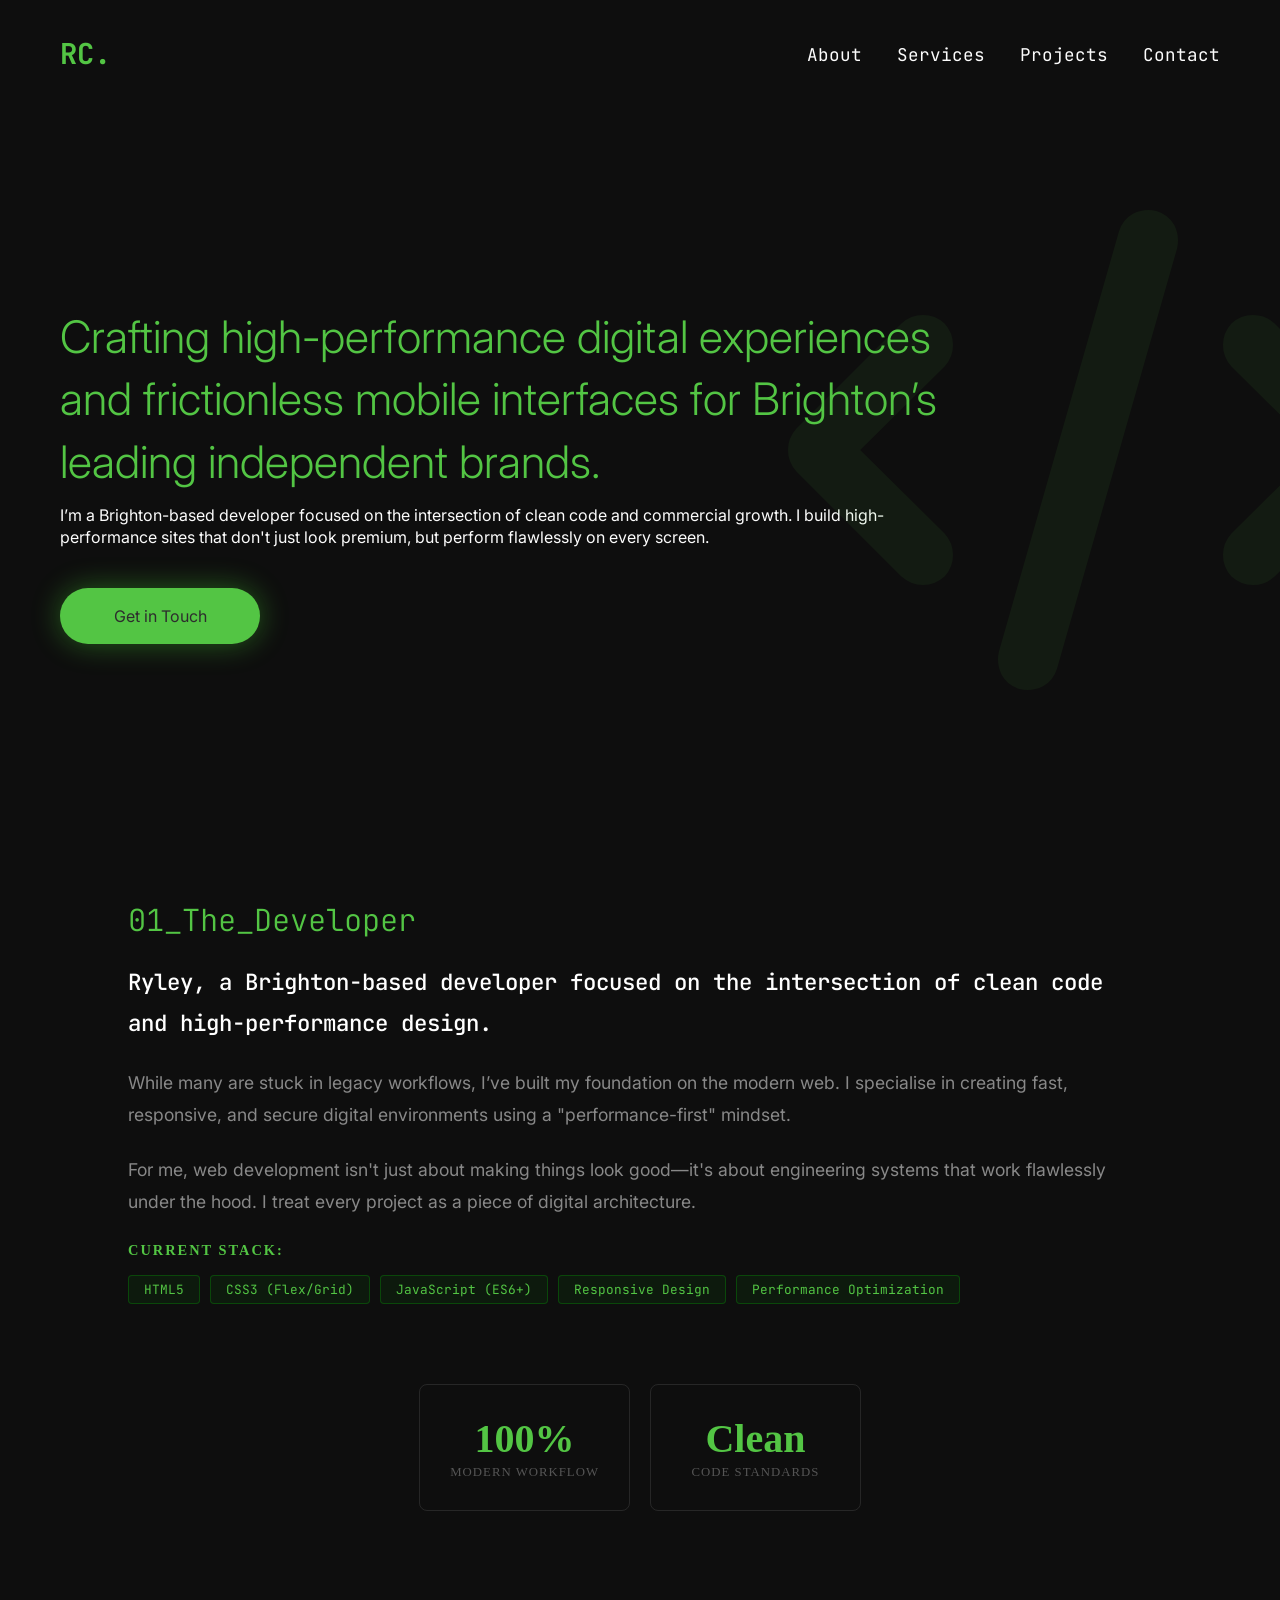
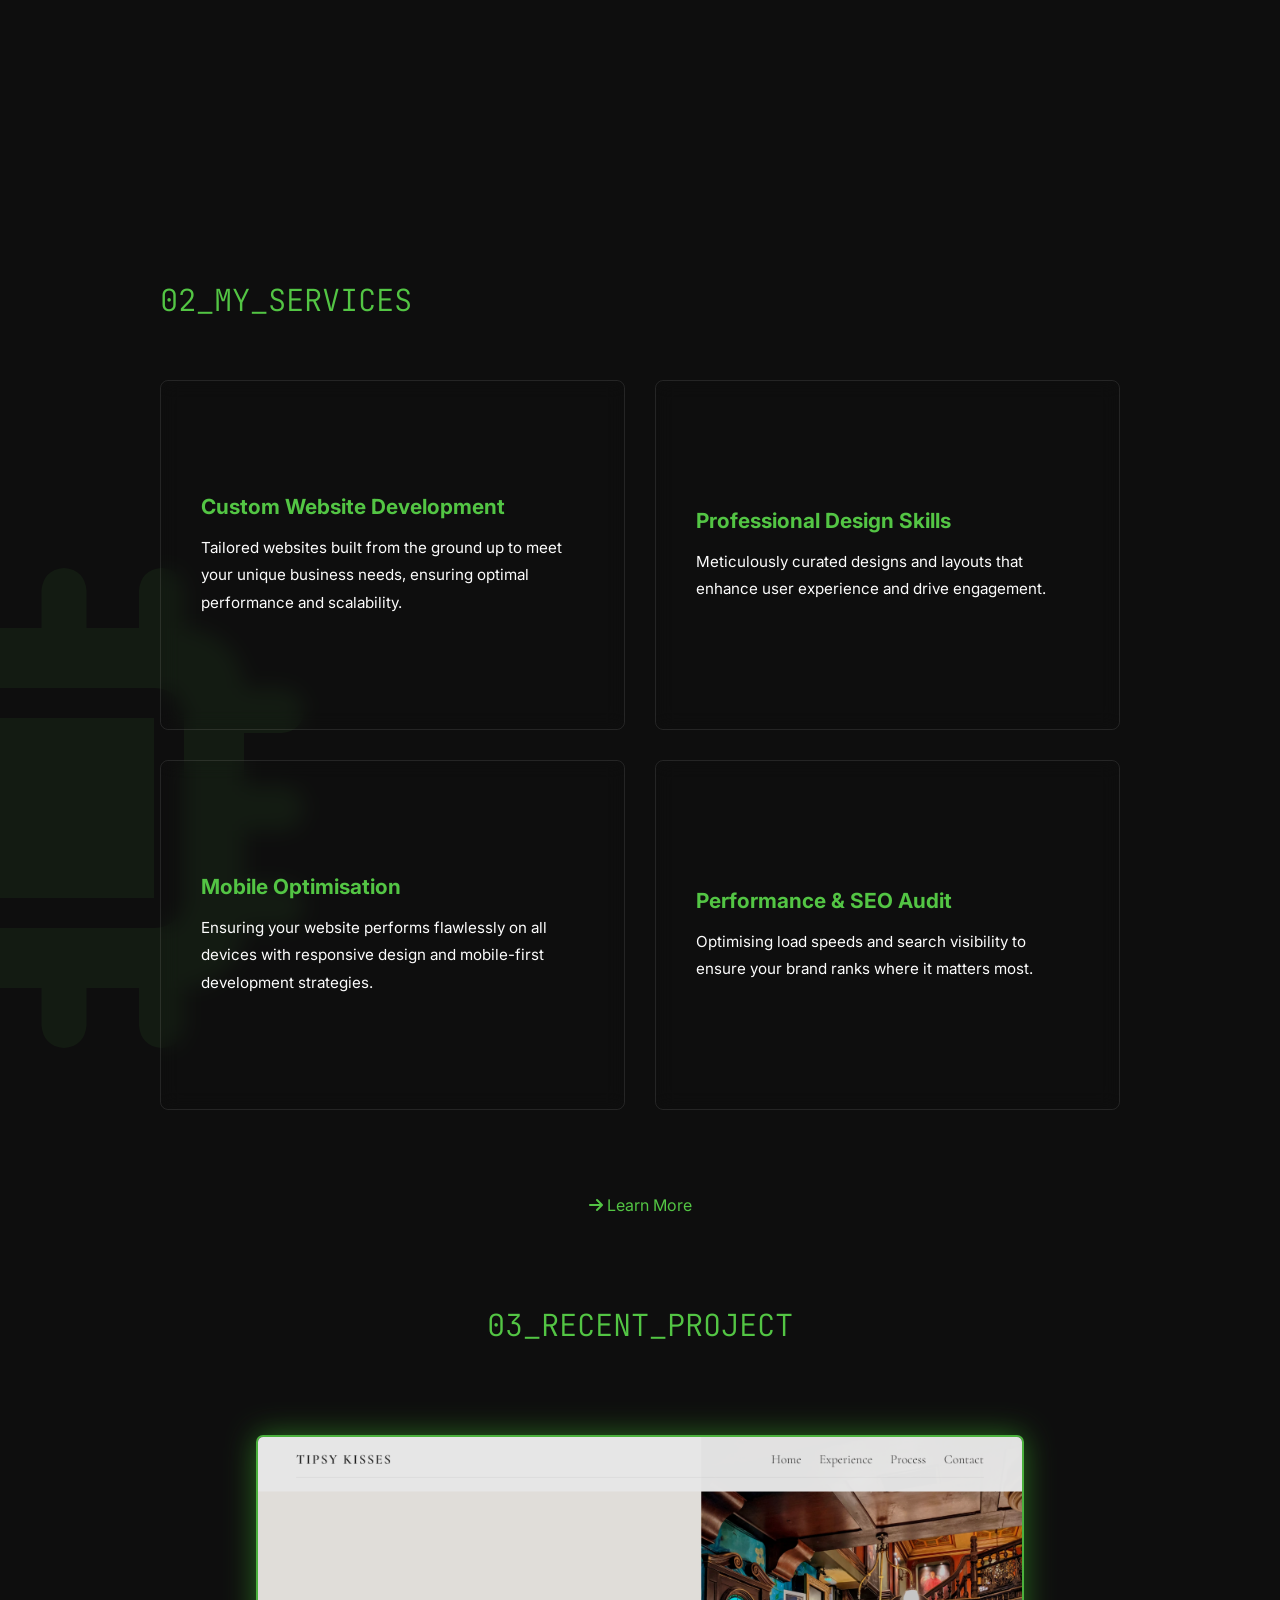
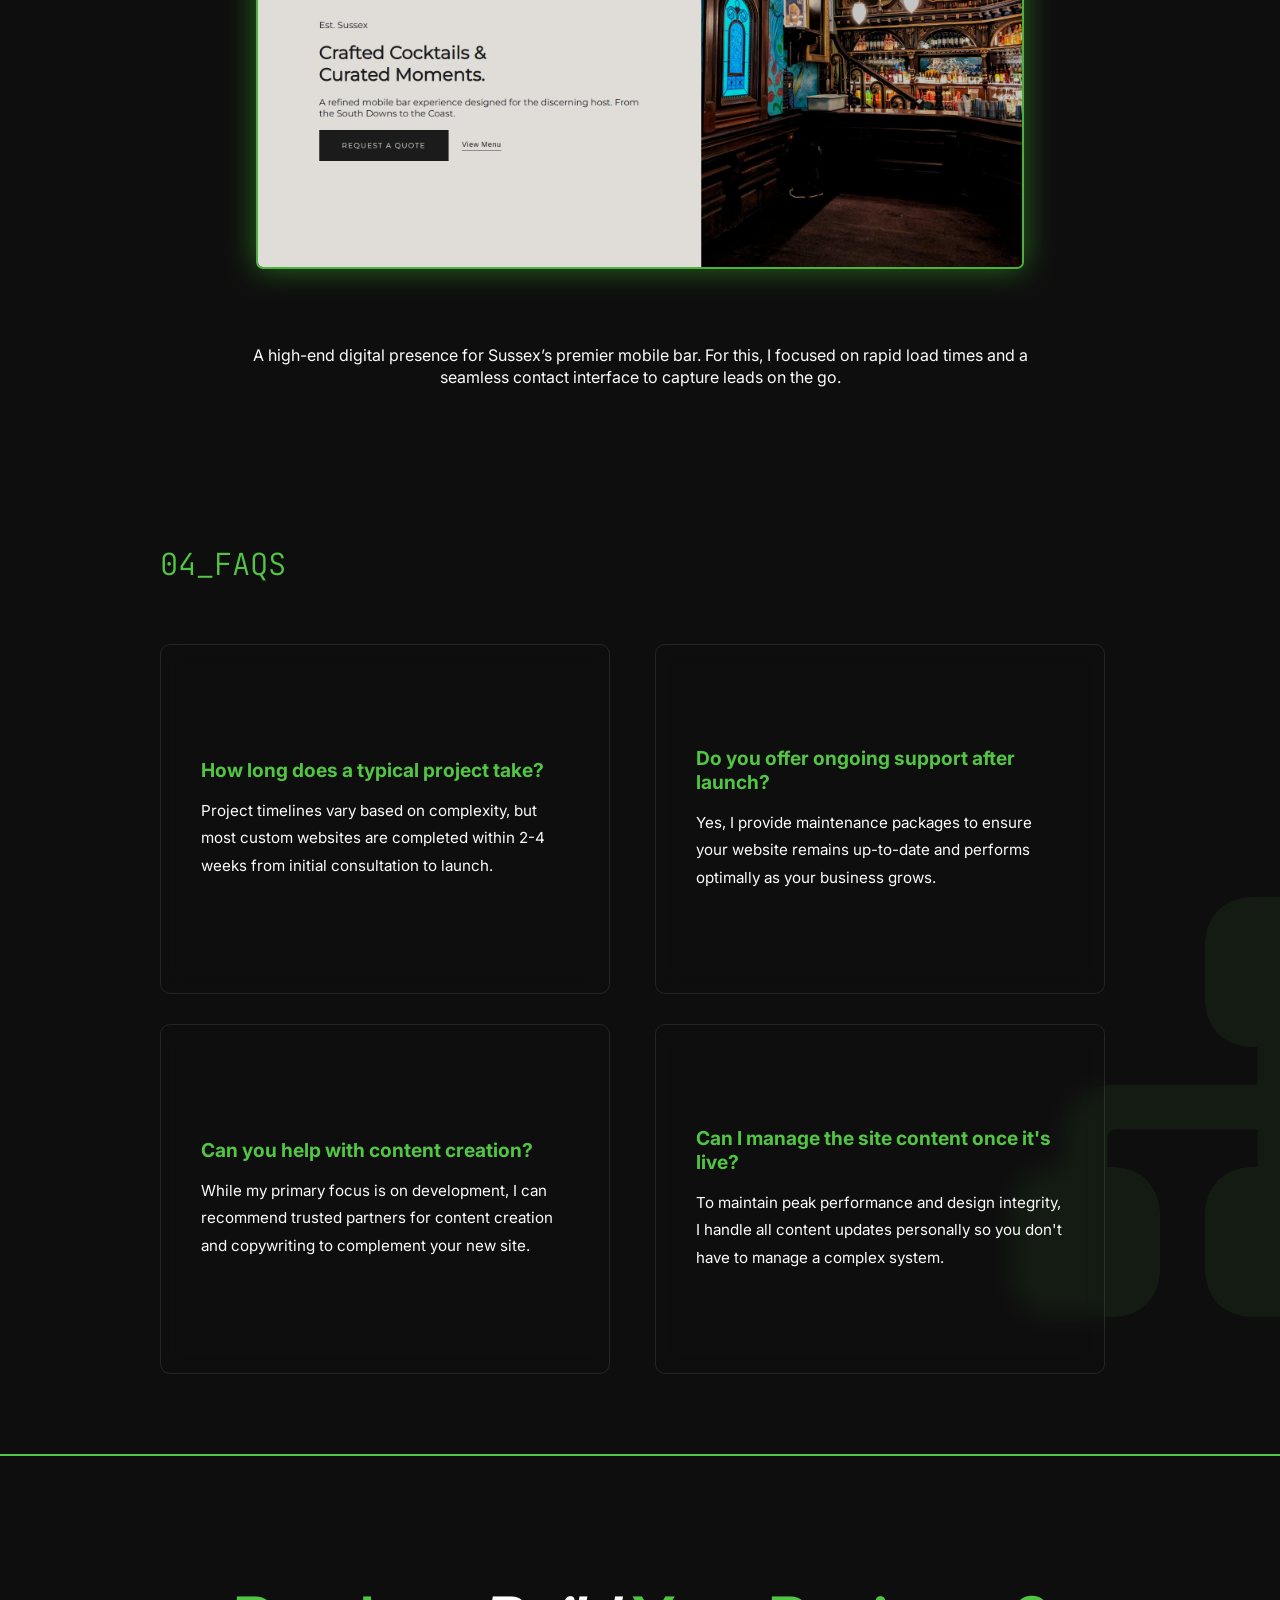
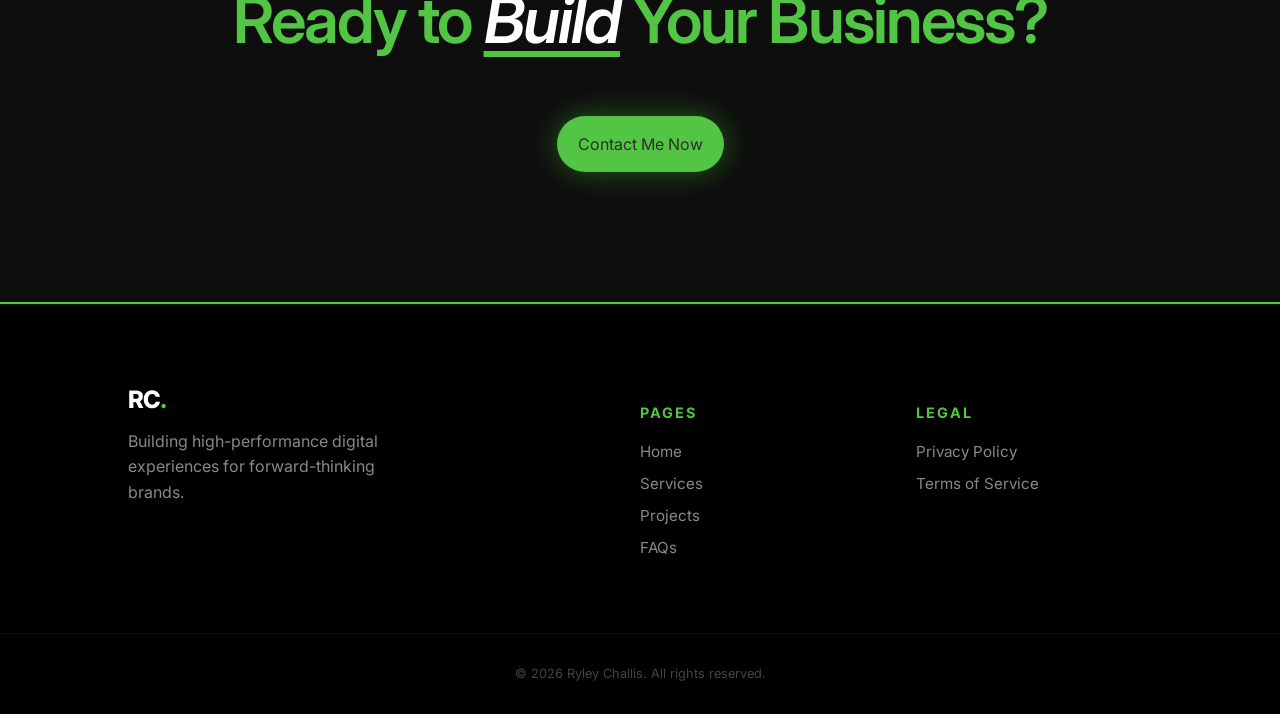
==== commit 4f315e02: "Upload files" ====
--- a/index.html
+++ b/index.html
@@ -24,7 +24,7 @@
         </div>
         <a href="#" class="logo">RC.</a>
         <ul class="nav-links">
-            <li><a href="about.html">About</a></li>
+            <li><a href="#about">About</a></li>
             <li><a href="index.html#services">Services</a></li>
             <li><a href="projects.html">Projects</a></li>
             <li><a href="index.html#contact">Contact</a></li>
--- a/css/query.css
+++ b/css/query.css
@@ -1,3 +1,61 @@
+@media (min-width: 1024px) {
+    #services .container .service-list {
+        display: grid !important;
+        grid-template-columns: repeat(2, 1fr) !important;
+        margin: 0 auto !important;
+        align-items: center !important;
+        width: 100% !important;
+        gap: 30px;
+    }
+    .service-list .service-item {
+        max-width: 100%;
+        min-height: 350px;
+        display: flex;
+        flex-direction: column;
+        justify-content: center;
+    }
+    #recent {
+        min-height: 80vh;
+    }
+    #faqs .faq-list {
+        display: grid !important;
+        grid-template-columns: 1fr 1fr !important;
+        gap: 30px !important;
+        width: 100% !important;
+        max-width: 100% !important;
+        margin: 0 auto !important;
+    }
+    .faq-item {
+        max-width: 450px;
+        height: 350px;
+        display: flex;
+        flex-direction: column;
+        justify-content: center;
+    }
+}
+
+@media (min-width: 769px) {
+    #services .service-list {
+        display: flex !important;
+        flex-direction: column !important;
+        margin: 0 auto !important;
+        align-items: center !important;
+        width: 100% !important;
+        gap: 20px;
+    }
+    #recent {
+        min-height: 60vh;
+    }
+    .faq-list {
+        display: flex !important;
+        flex-direction: column !important;
+        margin: 0 auto !important;
+        align-items: center !important;
+        width: 100% !important;
+        gap: 20px;
+    }
+}
+
 @media (max-width: 768px) {
     nav {
         display: flex;
@@ -75,4 +133,14 @@
         max-width: 60%;
         margin-bottom: 0 !important;
     }
+}
+
+@media (max-width: 670px) {
+    .faq-list {
+        max-width: 80%;
+    }
+    .faq-item {
+        max-width: 100%;
+        width: 350px !important;
+    }
 }
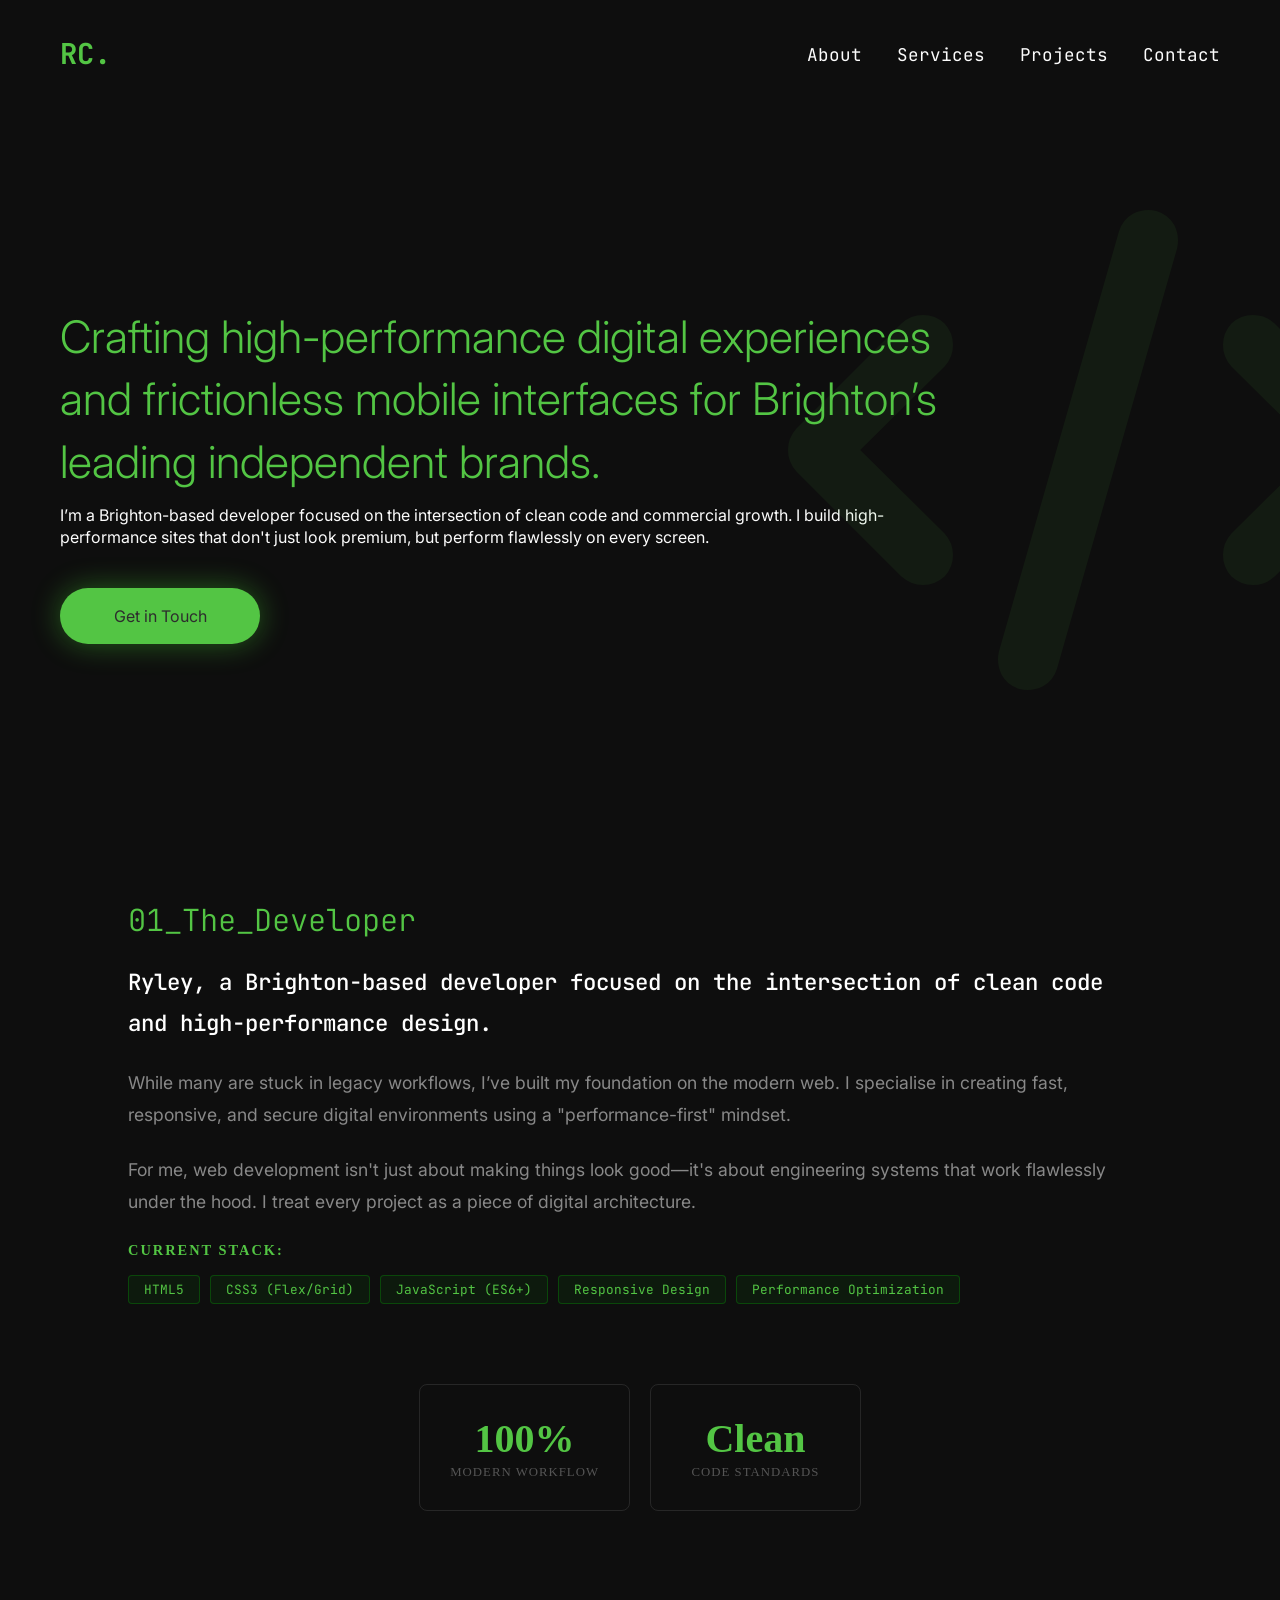
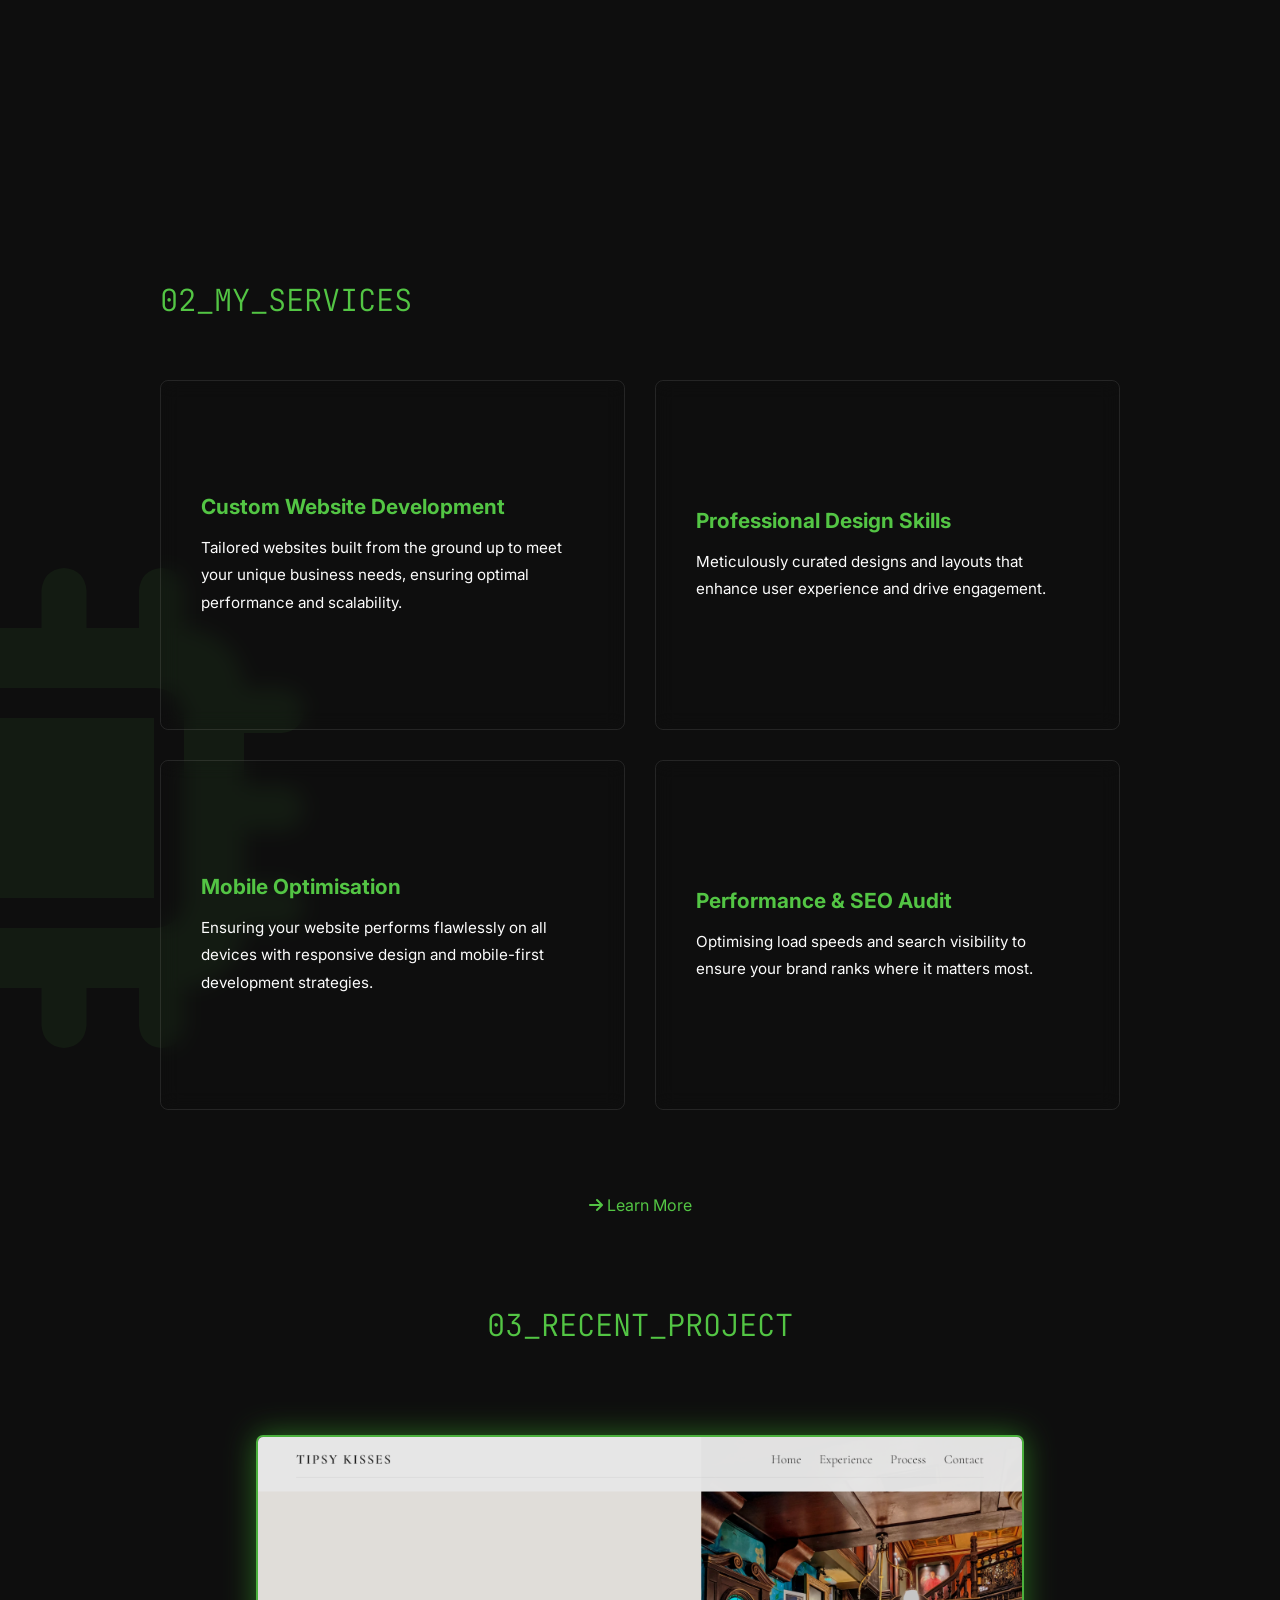
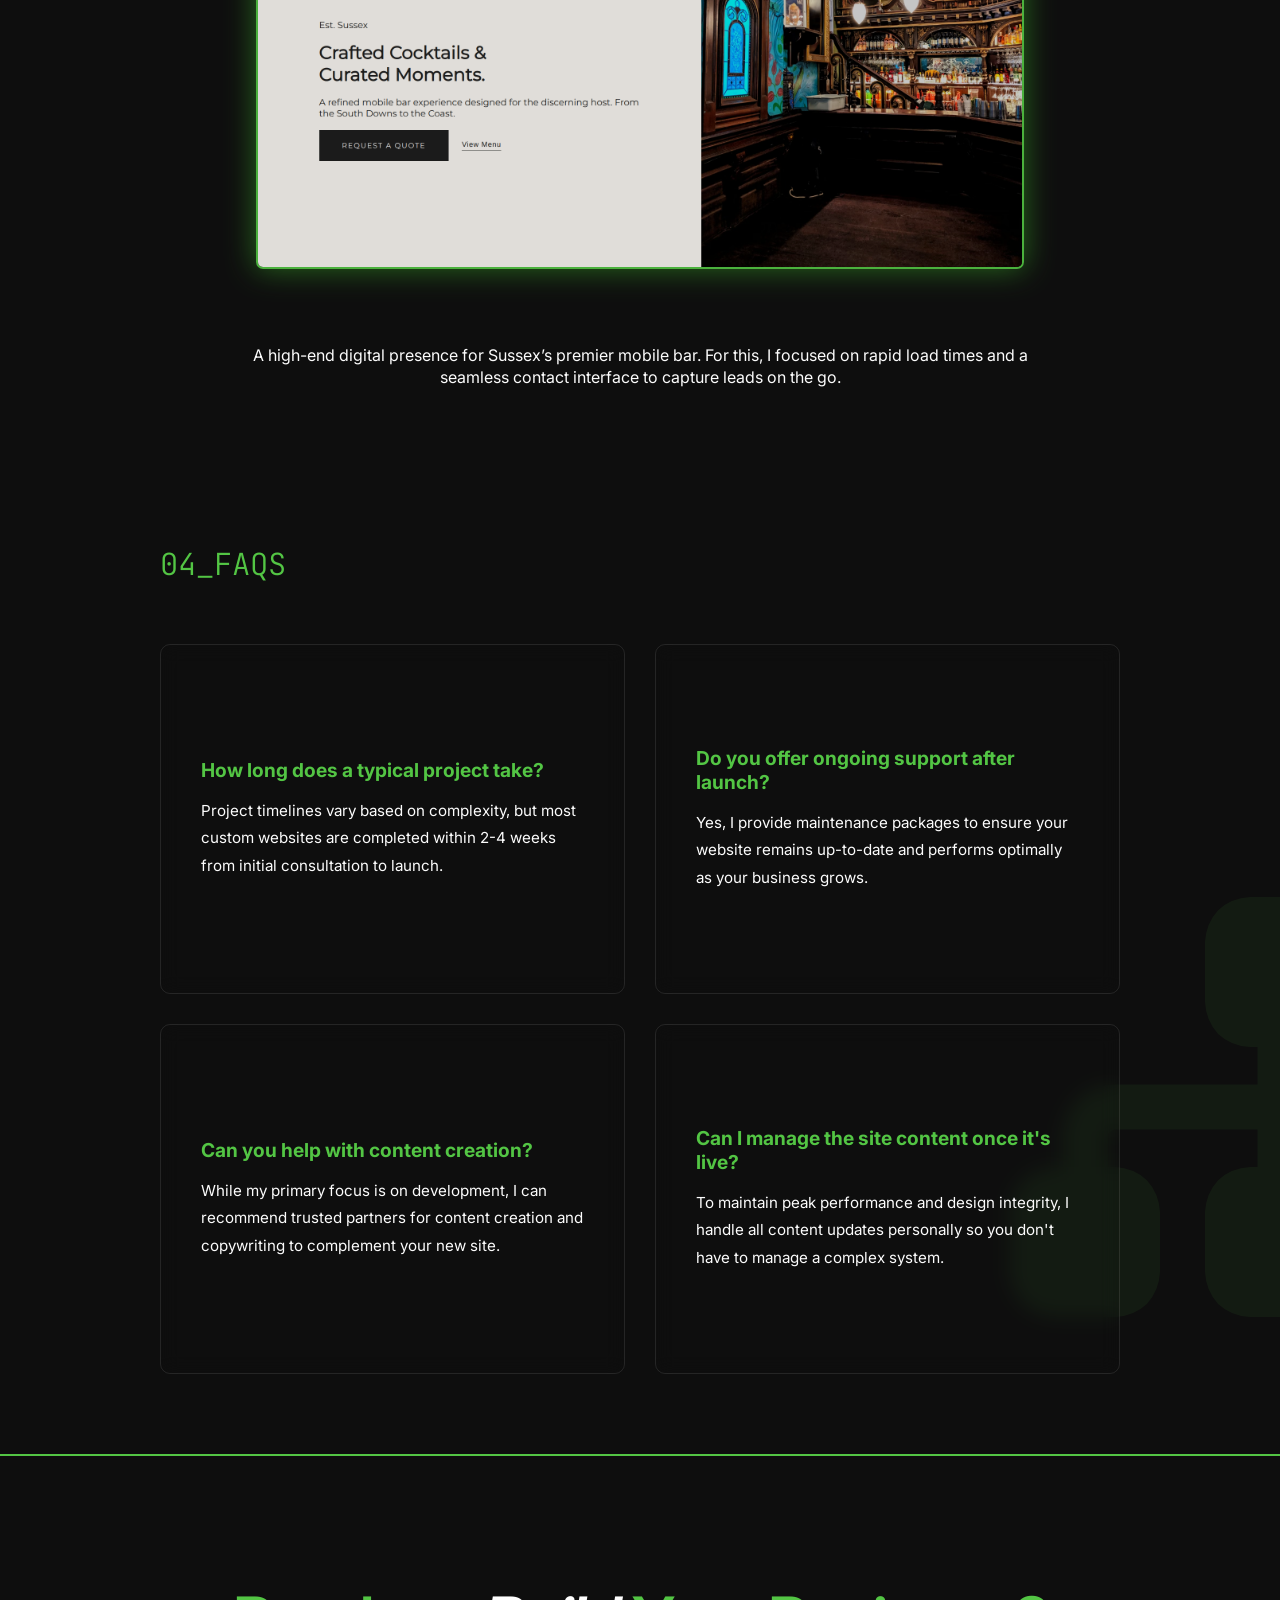
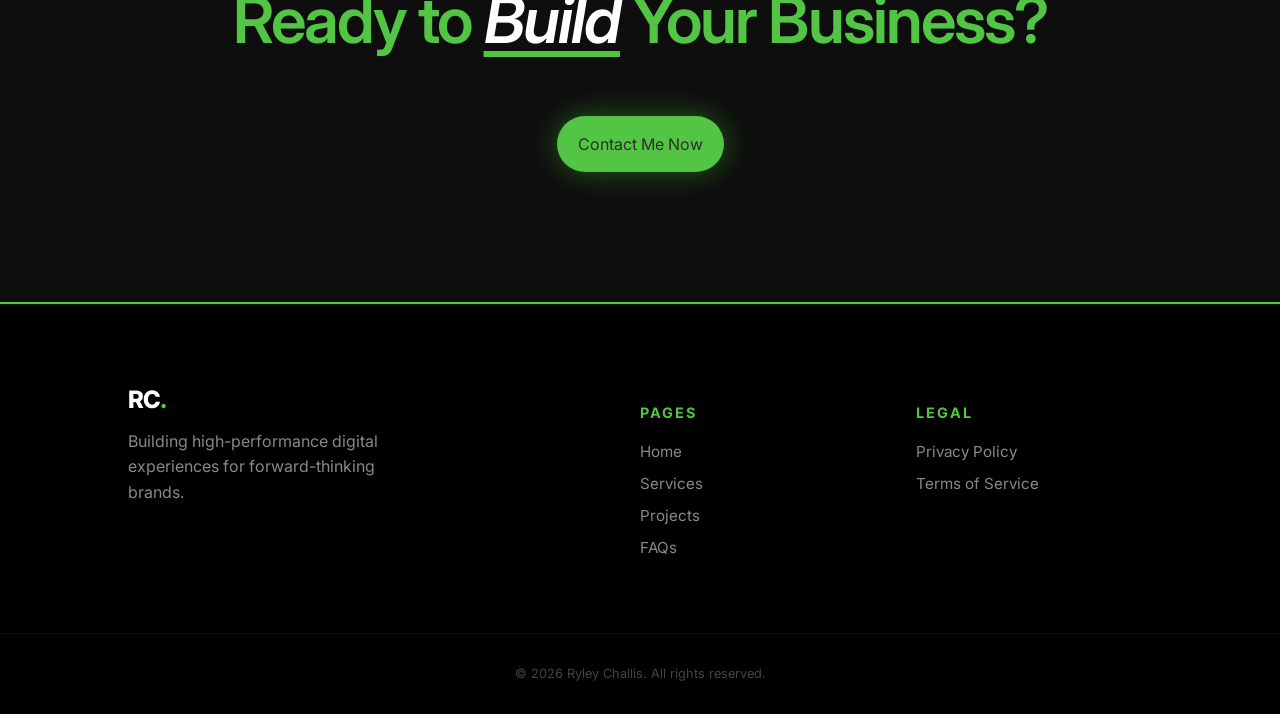
==== commit 348875cd: "Upload files" ====
--- a/index.html
+++ b/index.html
@@ -27,15 +27,15 @@
             <li><a href="#about">About</a></li>
             <li><a href="index.html#services">Services</a></li>
             <li><a href="projects.html">Projects</a></li>
-            <li><a href="index.html#contact">Contact</a></li>
+            <li><a href="index.html#final">Contact</a></li>
             <a href="#" class="logo">RC.</a>
         </ul>
     </nav>
     
     <header class="hero">
         <div class="hero-content">
-            <h1>Crafting high-performance digital experiences and frictionless mobile interfaces for Brighton’s leading independent brands.</h1>
-            <p>I’m a Brighton-based developer focused on the intersection of clean code and commercial growth. I build high-performance sites that don't just look premium, but perform flawlessly on every screen.</p>
+            <h1>Crafting high-performance digital experiences and frictionless mobile interfaces <span class="desktop-only">for Brighton’s leading independent brands.</span></h1>
+            <p><span class="desktop-only">I’m a Brighton-based developer focused on the intersection of clean code and commercial growth. </span>I build high-performance sites that don't just look premium, but perform flawlessly on every screen.</p>
             <a href="#contact" class="btn">Get in Touch</a>
         </div>
     </header>
--- a/css/styles.css
+++ b/css/styles.css
@@ -20,13 +20,14 @@
 }
 
 h1 {
-    font-size: clamp(2rem, 6vw, 2.8rem);
+    font-size: 2.8rem;
     font-family: inter;
     font-weight: 300;
     color: var(--main-green);
     margin: 50px 0 10px 0;
     line-height: 1.4;
     max-width: 90%;
+    width: 90%;
 }
 
 h2 {
@@ -81,6 +82,10 @@
     padding: 0;
 }
 
+#about {
+    scroll-margin-top: 60px;
+}
+
 .about-grid {
     display: grid;
     grid-template-columns: 1.5fr 1fr;
@@ -210,7 +215,8 @@
     flex-direction: column;
     gap: 15px;
     transition: all 0.3s ease;
-    max-width: 850px;
+    max-width: 650px !important;
+    width: 100% !important;
     backdrop-filter: blur(10px);
 }
 
@@ -306,8 +312,8 @@
     display: grid;
     grid-template-columns: repeat(2, 1fr);
     gap: 30px;
-    max-width: 700px;
-    margin: 0 auto;
+    max-width: 100% !important;
+    margin: 0 auto !important;
     justify-content: center;
 }
 
@@ -317,7 +323,8 @@
     padding: 60px 40px;
     border-radius: 10px;
     transition: all 0.3s ease;
-    width: 650px;
+    max-width: 650px !important;
+    width: 100% !important;
 }
 
 .faq-item p {
@@ -353,6 +360,7 @@
     flex-direction: column;
     justify-content: center;
     align-items: center;
+    scroll-margin-top: 150px;
 }
 
 #final .container {
--- a/css/query.css
+++ b/css/query.css
@@ -4,11 +4,13 @@
         grid-template-columns: repeat(2, 1fr) !important;
         margin: 0 auto !important;
         align-items: center !important;
+        justify-content: center;
         width: 100% !important;
         gap: 30px;
     }
     .service-list .service-item {
         max-width: 100%;
+        width: 450px;
         min-height: 350px;
         display: flex;
         flex-direction: column;
@@ -34,7 +36,17 @@
     }
 }
 
-@media (min-width: 769px) {
+@media (min-width: 770px) and (max-width: 1023px) {
+    html body header.hero h1 {
+        font-size: 2.2rem !important;
+        max-width: none !important;
+    }
+}
+
+@media (max-width: 769px) {
+    .hero .desktop-only {
+        display: none;
+    }
     #services .service-list {
         display: flex !important;
         flex-direction: column !important;
@@ -136,11 +148,33 @@
 }
 
 @media (max-width: 670px) {
+    body .hero h1 {
+        font-size: 2.2rem !important;
+        max-width: none !important;
+    }
     .faq-list {
         max-width: 80%;
+        width: 450px !important;
     }
-    .faq-item {
+    .faq-item, .service-item {
         max-width: 100%;
-        width: 350px !important;
+        width: 450px !important;
+    }
+}
+
+@media (max-width: 580px) {
+    body .hero h1 {
+        font-size: 2rem !important;
+        max-width: none !important;
+    }
+}
+
+@media (max-width: 480px) {
+    body .hero h1 {
+        font-size: 1.55rem !important;
+        max-width: none !important;
+    }
+    .hero p {
+        font-size: 0.8rem;
     }
 }
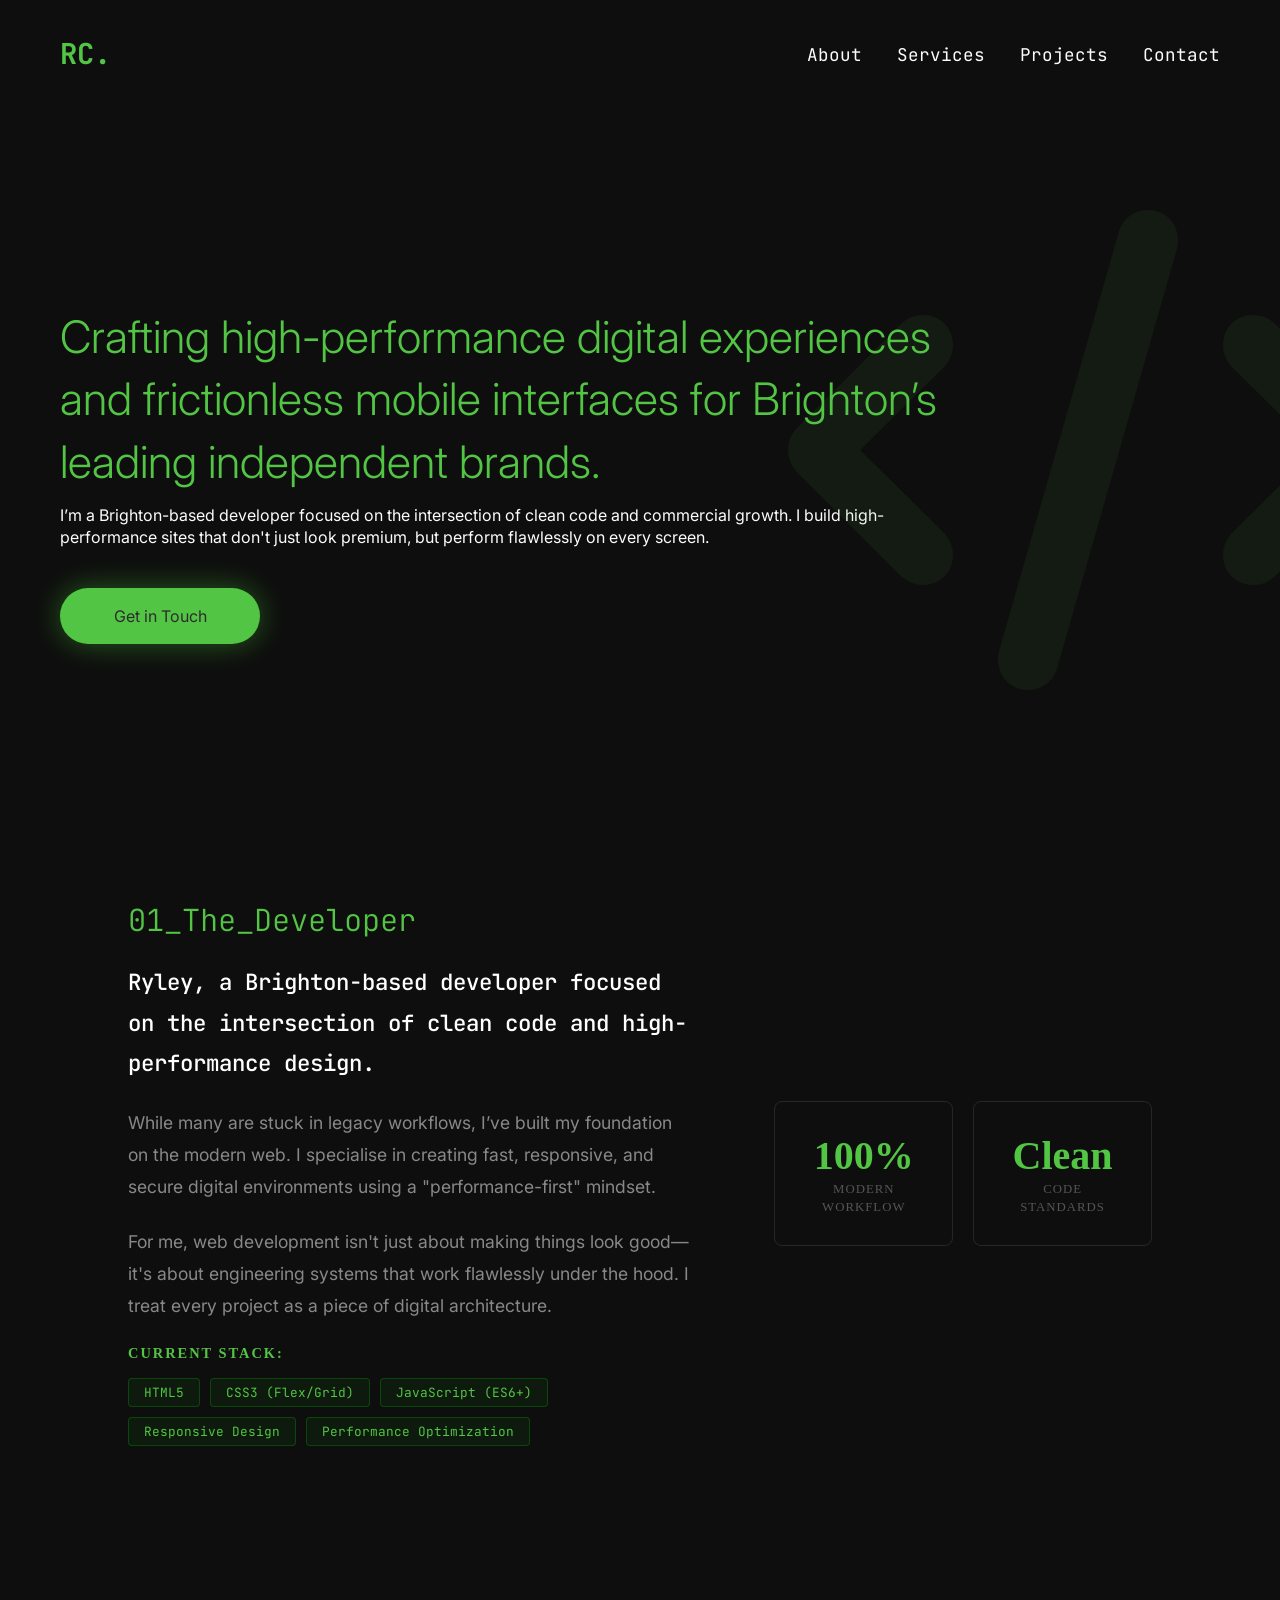
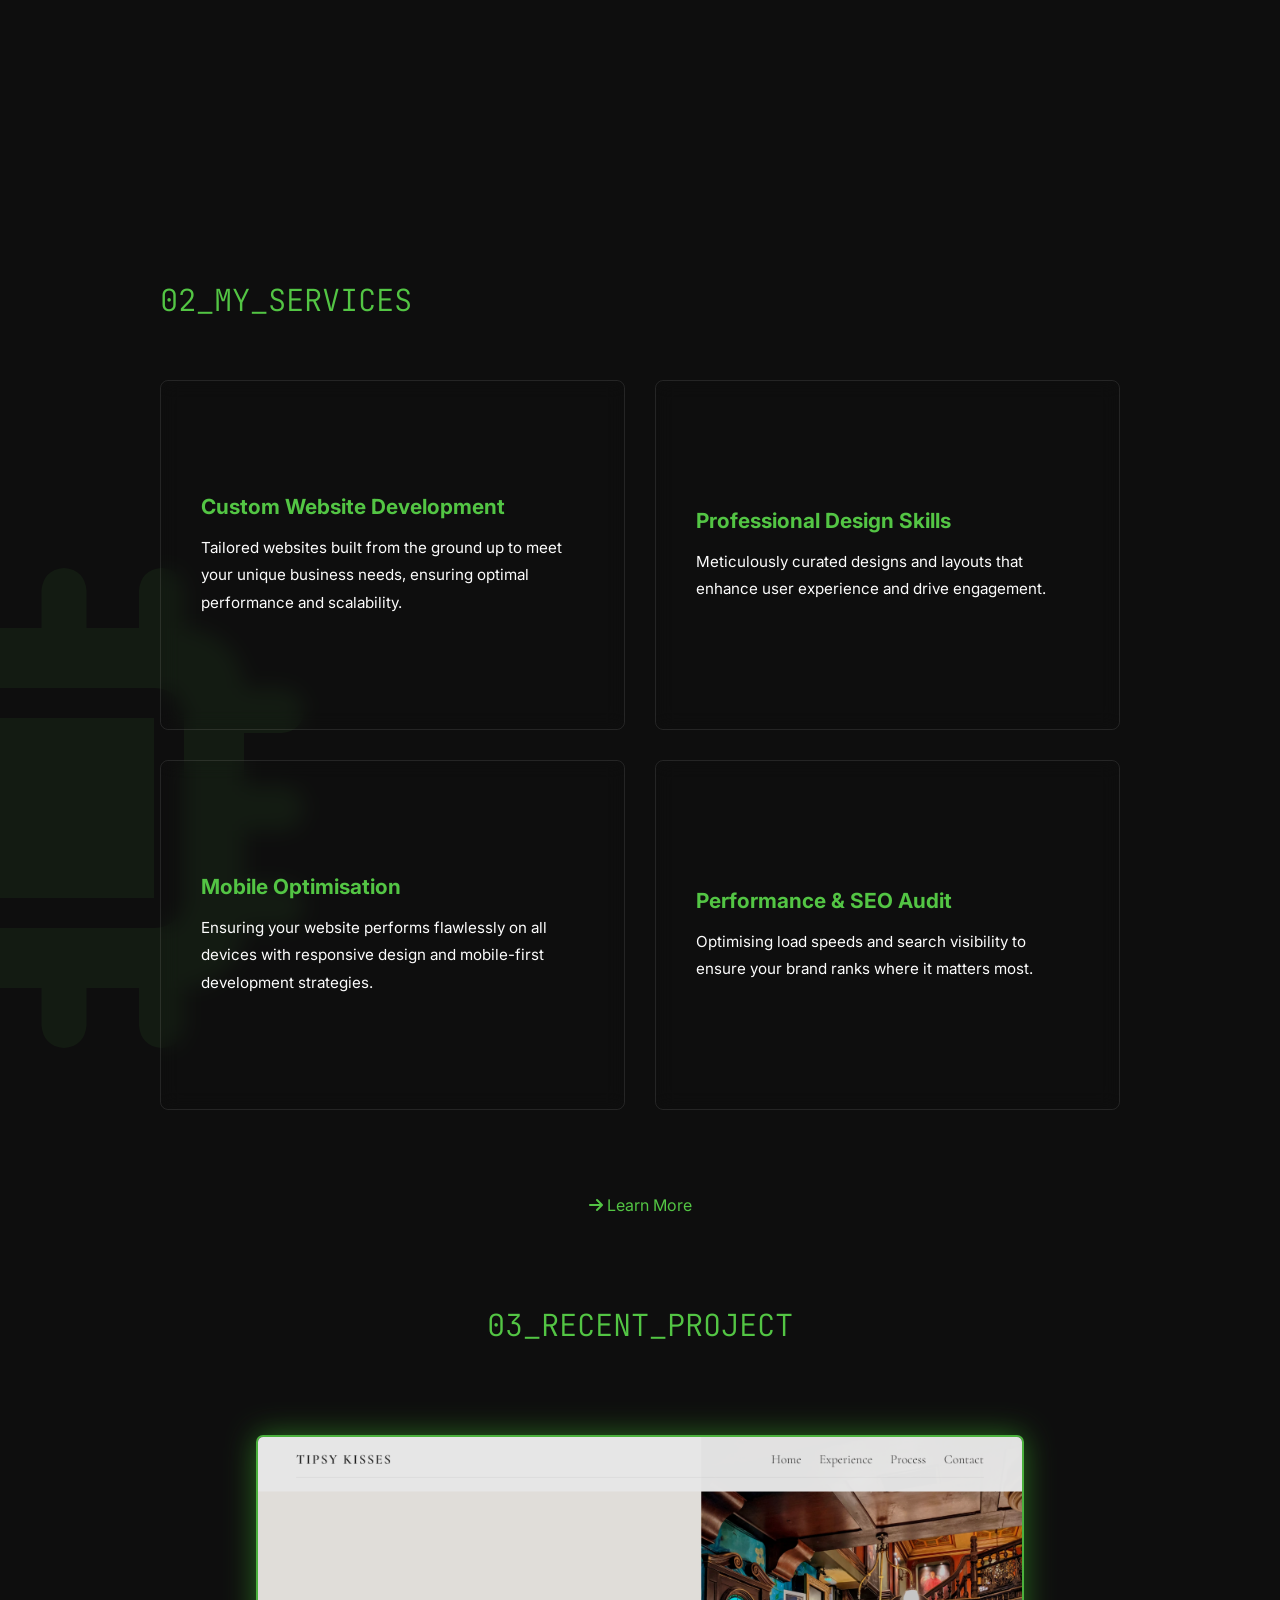
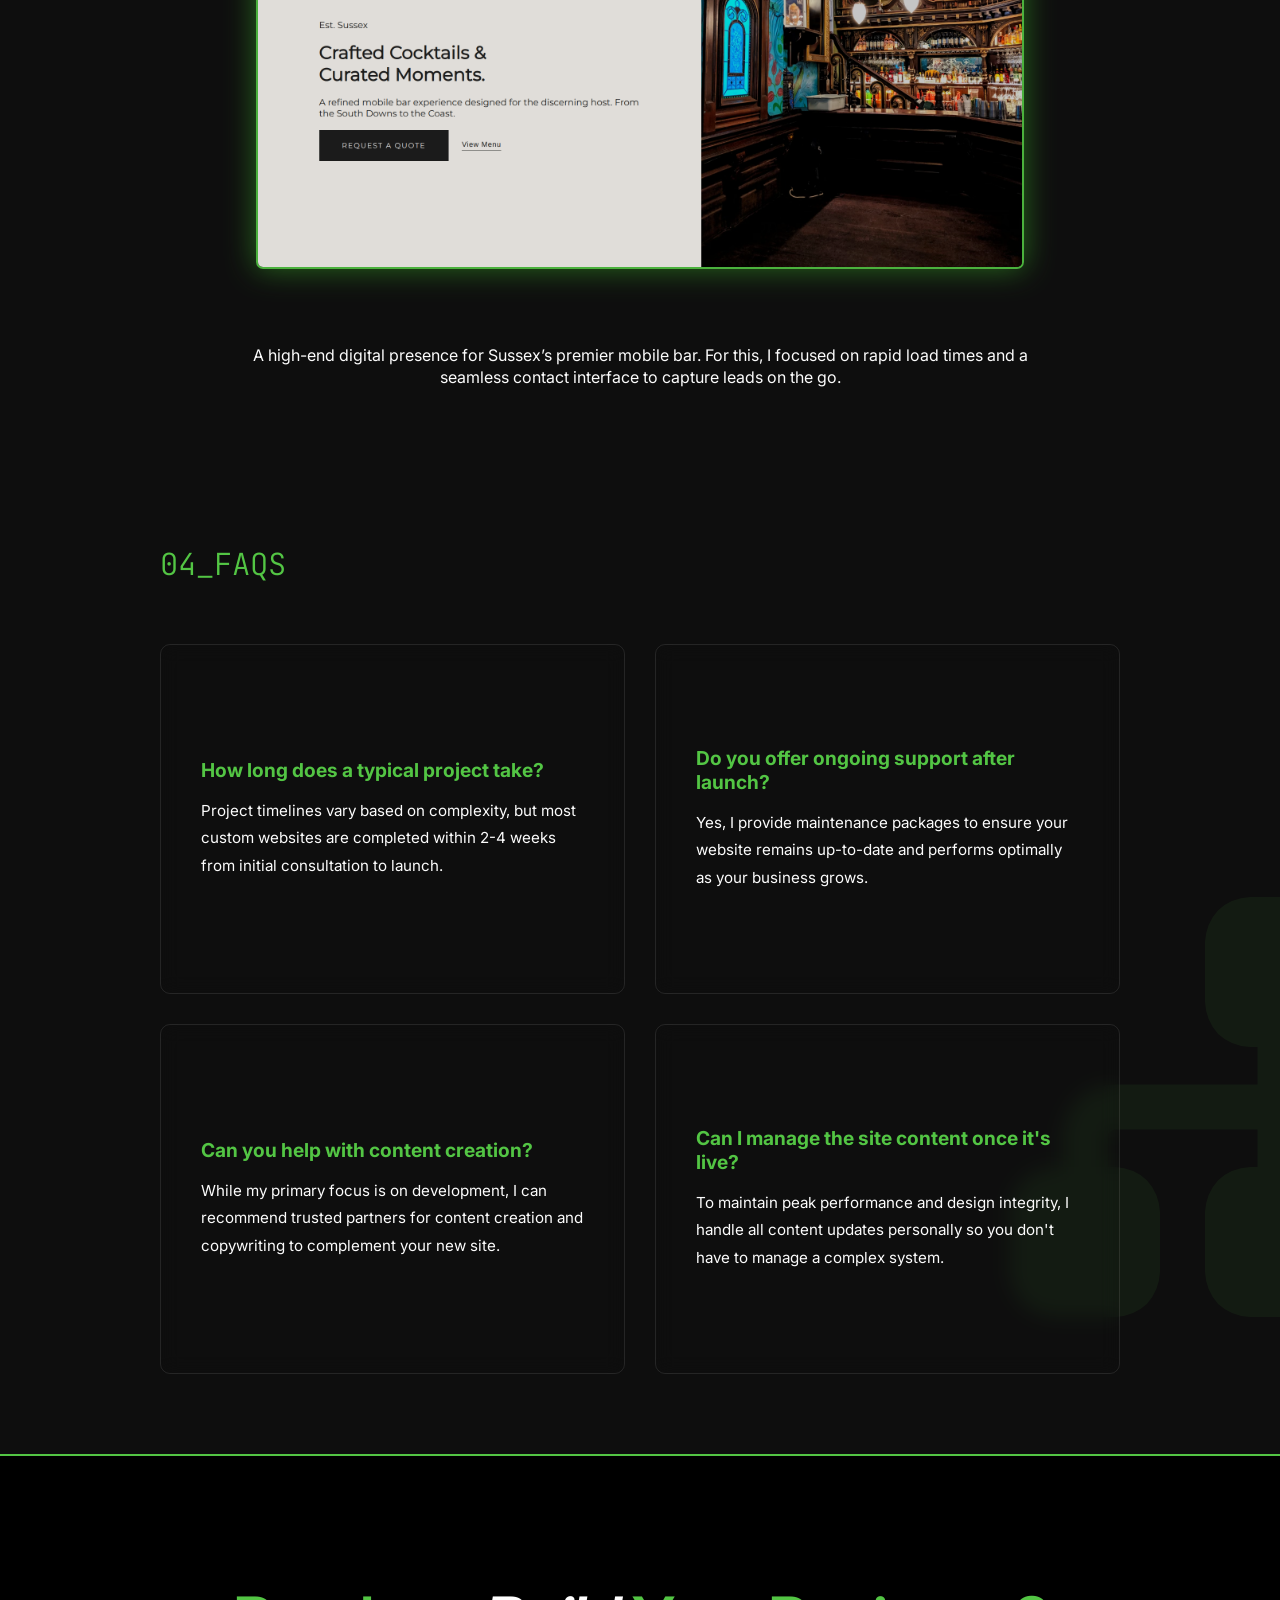
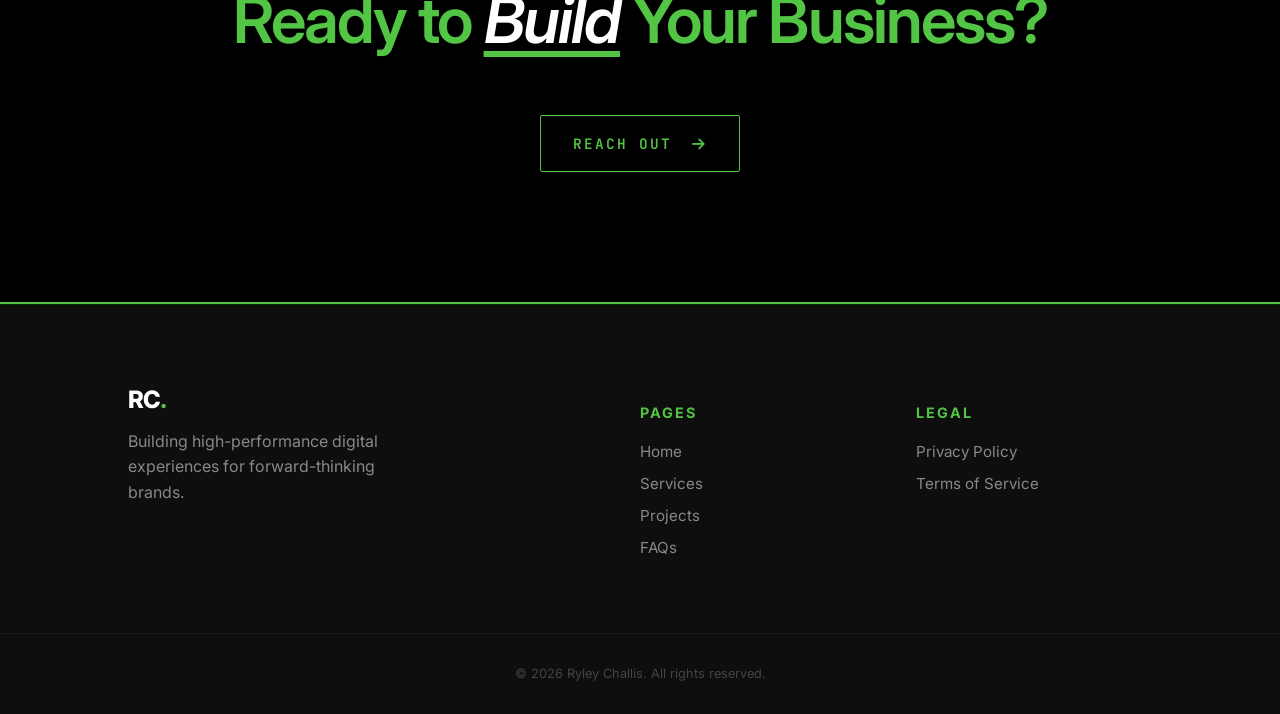
==== commit 055fc98e: "Upload files" ====
--- a/index.html
+++ b/index.html
@@ -143,7 +143,10 @@
     <section class="final-cta" id="final">
         <div class="container">
             <h2 class="rhetorical">Ready to <span>Build</span> Your Business?</h2>
-            <a class="btn" href="mailto:ryleychallis@outlook.com">Contact Me Now</a>
+            <a class="btn" href="mailto:ryleychallis@outlook.com">
+                Reach Out
+                <i class="fa-solid fa-arrow-right"></i>
+            </a>
         </div>
     </section>
 
--- a/css/styles.css
+++ b/css/styles.css
@@ -36,6 +36,16 @@
     font-weight: 300;
     color: var(--main-green);
     margin: 0 0 20px 0;
+}
+
+.container {
+    max-width: 80%;
+    display: flex;
+    flex-direction: column;
+    justify-content: center;
+    margin: 0 auto;
+    z-index: 2 !important;
+    overflow: visible !important;
 }
 
 .hero {
@@ -187,16 +197,6 @@
     pointer-events: none;
 }
 
-.container {
-    max-width: 80%;
-    display: flex;
-    flex-direction: column;
-    justify-content: center;
-    margin: 0 auto;
-    z-index: 2 !important;
-    overflow: visible !important;
-}
-
 #services h2 {
     margin-bottom: 60px;
 }
@@ -353,6 +353,7 @@
 }
 
 #final {
+    background-color: #000;
     min-height: 50vh !important;
     border-top: 2px solid var(--main-green);
     border-bottom: 2px solid var(--main-green);
@@ -373,9 +374,9 @@
 
 #final .rhetorical {
     font-family: 'Inter', sans-serif;
-    font-weight: 600;      /* Semi-bold looks more authoritative */
-    font-size: 4rem;       /* Inter handles being large very well */
-    letter-spacing: -0.03em; /* Tighten it slightly for a high-end feel */
+    font-weight: 600;
+    font-size: 4rem;
+    letter-spacing: -0.03em;
     line-height: 1.1;
     color: var(--main-green);
     text-align: center;
@@ -383,14 +384,14 @@
 
 #final .rhetorical span {
     font-style: italic;
-    color: #fff;           /* White 'Build' creates a strong focal point */
+    color: #fff;
     text-decoration: underline;
-    text-underline-offset: 8px; /* Gives the underline some breathing room */
+    text-underline-offset: 8px;
     text-decoration-color: var(--main-green);
 }
 
 .main-footer {
-    background-color: #000;
+    background-color: #0e0e0e;
     padding: 80px 0 20px 0;
     border-top: 1px solid rgba(0, 255, 0, 0.1);
     font-family: 'Inter', sans-serif;
@@ -403,7 +404,6 @@
     margin-bottom: 60px;
 }
 
-/* Brand Section */
 .footer-logo {
     font-size: 1.5rem;
     font-weight: 800;
@@ -423,7 +423,6 @@
     max-width: 300px;
 }
 
-/* Link Columns */
 .footer-links h4 {
     color: var(--main-green);
     font-size: 0.9rem;
--- a/css/nav.css
+++ b/css/nav.css
@@ -54,4 +54,26 @@
 .hamburger {
     display: none;
     cursor: pointer;
+}
+
+/* Add this to your query.css or styles.css */
+.overlay {
+    position: fixed;
+    top: 0;
+    left: 0;
+    width: 100vw;
+    height: 100vh;
+    background-color: rgba(0, 0, 0, 0.6); /* Adjust for darkness */
+    backdrop-filter: blur(4px);            /* The high-end blurred look */
+    z-index: 1400;                         /* Just below the sidebar */
+    
+    /* Hidden state */
+    opacity: 0;
+    visibility: hidden;
+    transition: all 0.4s ease-in-out;
+}
+
+.overlay.active {
+    opacity: 1;
+    visibility: visible;
 }
--- a/css/button.css
+++ b/css/button.css
@@ -47,3 +47,45 @@
     max-width: 50%;
     margin-top: 75px;
 }
+
+#tipsy .min-btn, #marroccos .min-btn, #elate .min-btn {
+    margin-bottom: 75px;
+}
+
+.pitch-btn, #final .btn {
+    display: inline-block;
+    white-space: nowrap;
+    padding: 18px 35px;
+    background-color: #000 !important;
+    color: var(--main-green);
+    border: 1px solid var(--main-green);
+    text-decoration: none;
+    box-shadow: none;
+    text-transform: uppercase;
+    font-size: 0.9rem;
+    font-family: 'jetbrains mono', monospace !important;
+    letter-spacing: 2px;
+    font-weight: 600;
+    transition: all 0.4s cubic-bezier(0.175, 0.885, 0.32, 1.275);
+    border-radius: 2px !important;
+    display: flex;
+    justify-content: center;
+    align-items: center;
+    gap: 10px;
+}
+
+.pitch-btn i, #final .btn i {
+    margin-left: 10px;
+    transition: transform 0.3s ease;
+}
+
+.pitch-btn:hover, #final .btn:hover {
+    background-color: var(--main-green);
+    color: var(--text-light);
+    box-shadow: 0 0 30px rgba(131, 197, 68, 0.3) !important;
+    transform: none !important;
+}
+
+.pitch-btn:hover i, #final .btn:hover i {
+    transform: translateX(5px);
+}
--- a/css/query.css
+++ b/css/query.css
@@ -43,6 +43,22 @@
     }
 }
 
+@media (max-width: 992px) {
+    #gallery {
+        padding-bottom: 75px;
+    }
+    #gallery .grid {
+        grid-template-columns: 1fr !important;
+        width: 100% !important;
+        justify-items: center !important;
+        margin: 0 auto;
+    }
+    .soon, #gallery .card {
+        width: 600px !important;
+        height: auto;
+    }
+}
+
 @media (max-width: 769px) {
     .hero .desktop-only {
         display: none;
@@ -65,6 +81,10 @@
         align-items: center !important;
         width: 100% !important;
         gap: 20px;
+    }
+    .soon, #gallery .card {
+        width: 500px !important;
+        height: auto;
     }
 }
 
@@ -103,14 +123,16 @@
         align-items: center;
         justify-content: center;
         
-        transition: left 0.5s ease-in-out;
+        padding-top: 60%;
+        transition: left 0.3s ease-in-out;
         z-index: 1500;
     }
 
     .nav-links .logo {
         font-size: 3rem;
         display: flex;
-        margin-top: 50px;
+        margin-top: auto;
+        padding-bottom: 150px;
     }
 
     .nav-links.active {
@@ -160,6 +182,10 @@
         max-width: 100%;
         width: 450px !important;
     }
+    .soon, #gallery .card {
+        width: 450px !important;
+        height: auto;
+    }
 }
 
 @media (max-width: 580px) {
@@ -167,14 +193,57 @@
         font-size: 2rem !important;
         max-width: none !important;
     }
+    #gallery .grid {
+        grid-template-columns: 1fr !important;
+        width: 100% !important;
+        justify-items: center !important;
+        margin: 0 auto;
+    }
+    .soon, #gallery .card {
+        width: 400px !important;
+        height: auto;
+    }
 }
 
 @media (max-width: 480px) {
     body .hero h1 {
-        font-size: 1.55rem !important;
+        font-size: 1.7rem !important;
         max-width: none !important;
     }
     .hero p {
         font-size: 0.8rem;
     }
+    #gallery .grid {
+        grid-template-columns: 1fr !important;
+        width: 100% !important;
+        justify-items: center !important;
+        margin: 0 auto;
+    }
+    .soon, #gallery .card {
+        width: 350px !important;
+        height: auto;
+    }
+    p {
+        font-size: 1rem !important;
+    }
+}
+
+@media (max-width: 400px) {
+    body .hero h1 {
+        font-size: 1.5rem !important;
+        max-width: none !important;
+    }
+    .hero p {
+        font-size: 0.75rem;
+    }
+    #gallery .grid {
+        grid-template-columns: 1fr !important;
+        width: 100% !important;
+        justify-items: center !important;
+        margin: 0 auto;
+    }
+    .soon, #gallery .card {
+        width: 300px !important;
+        height: auto;
+    }
 }
